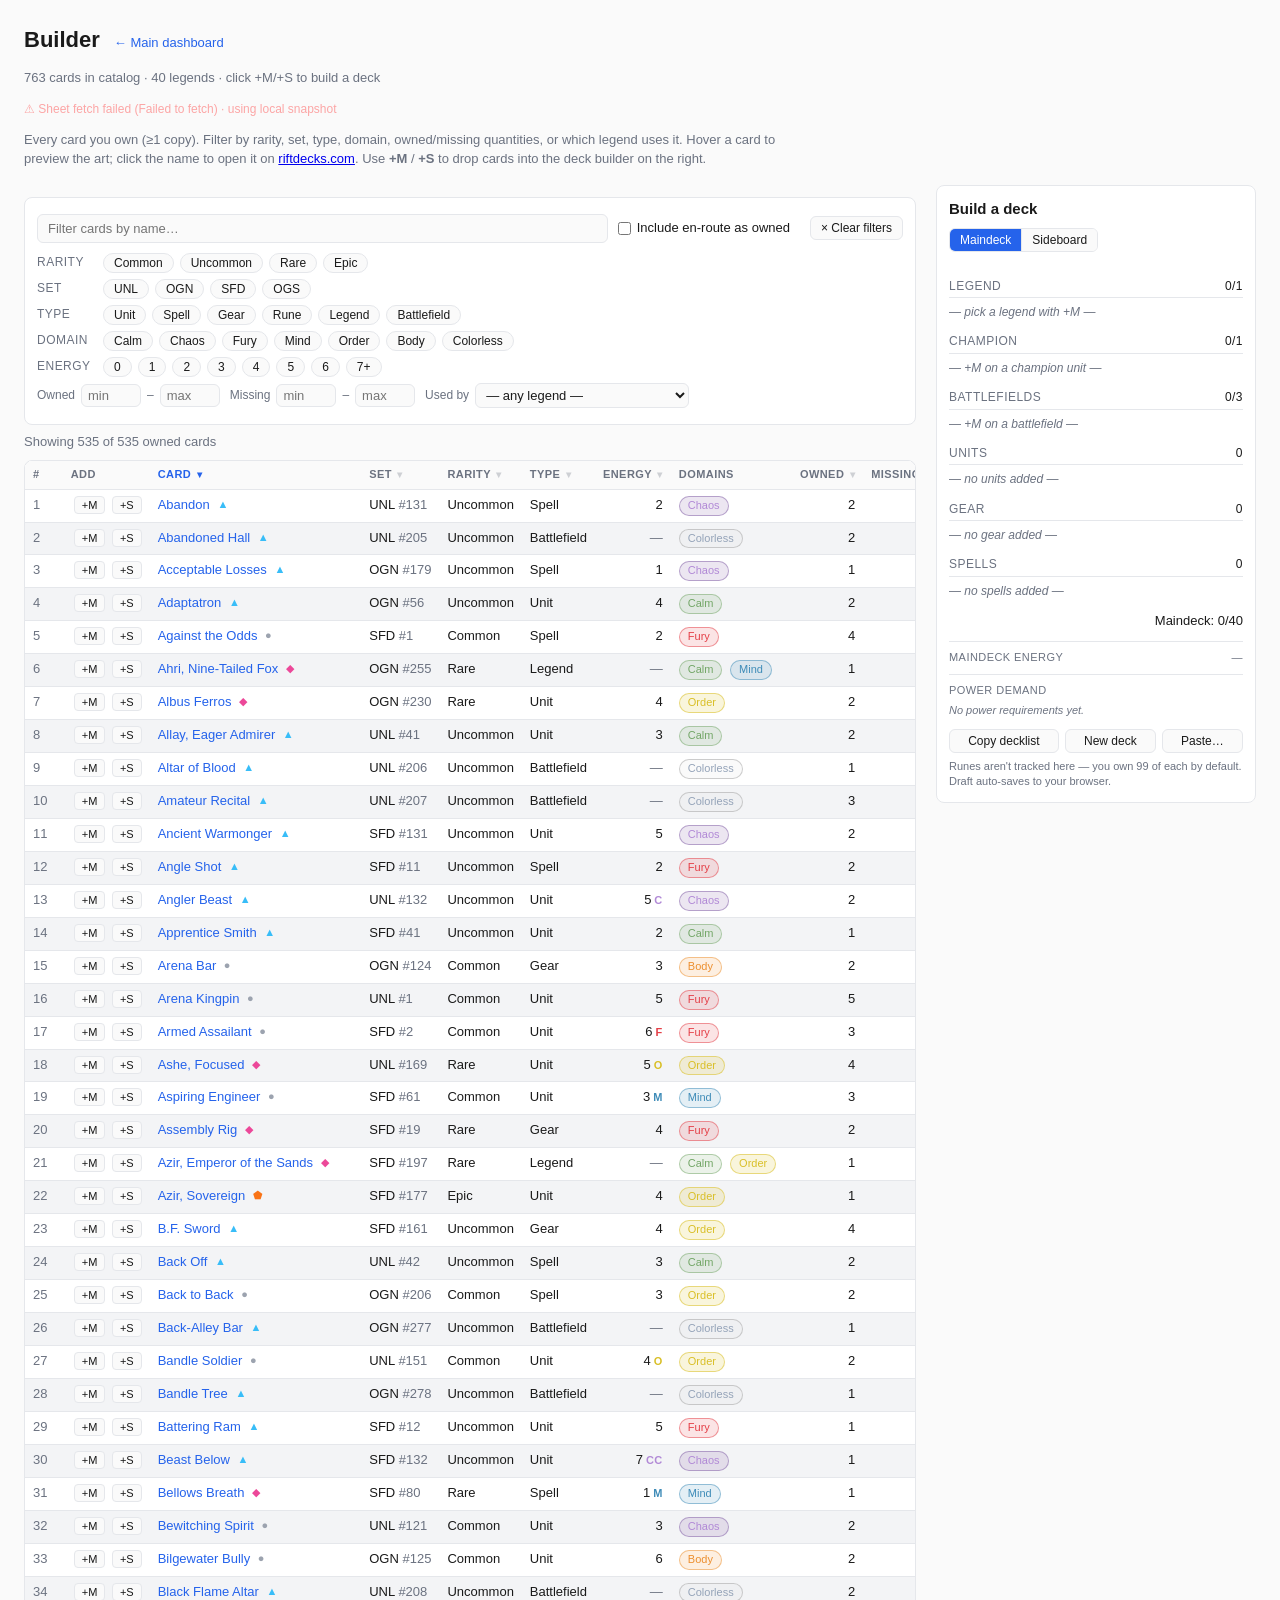
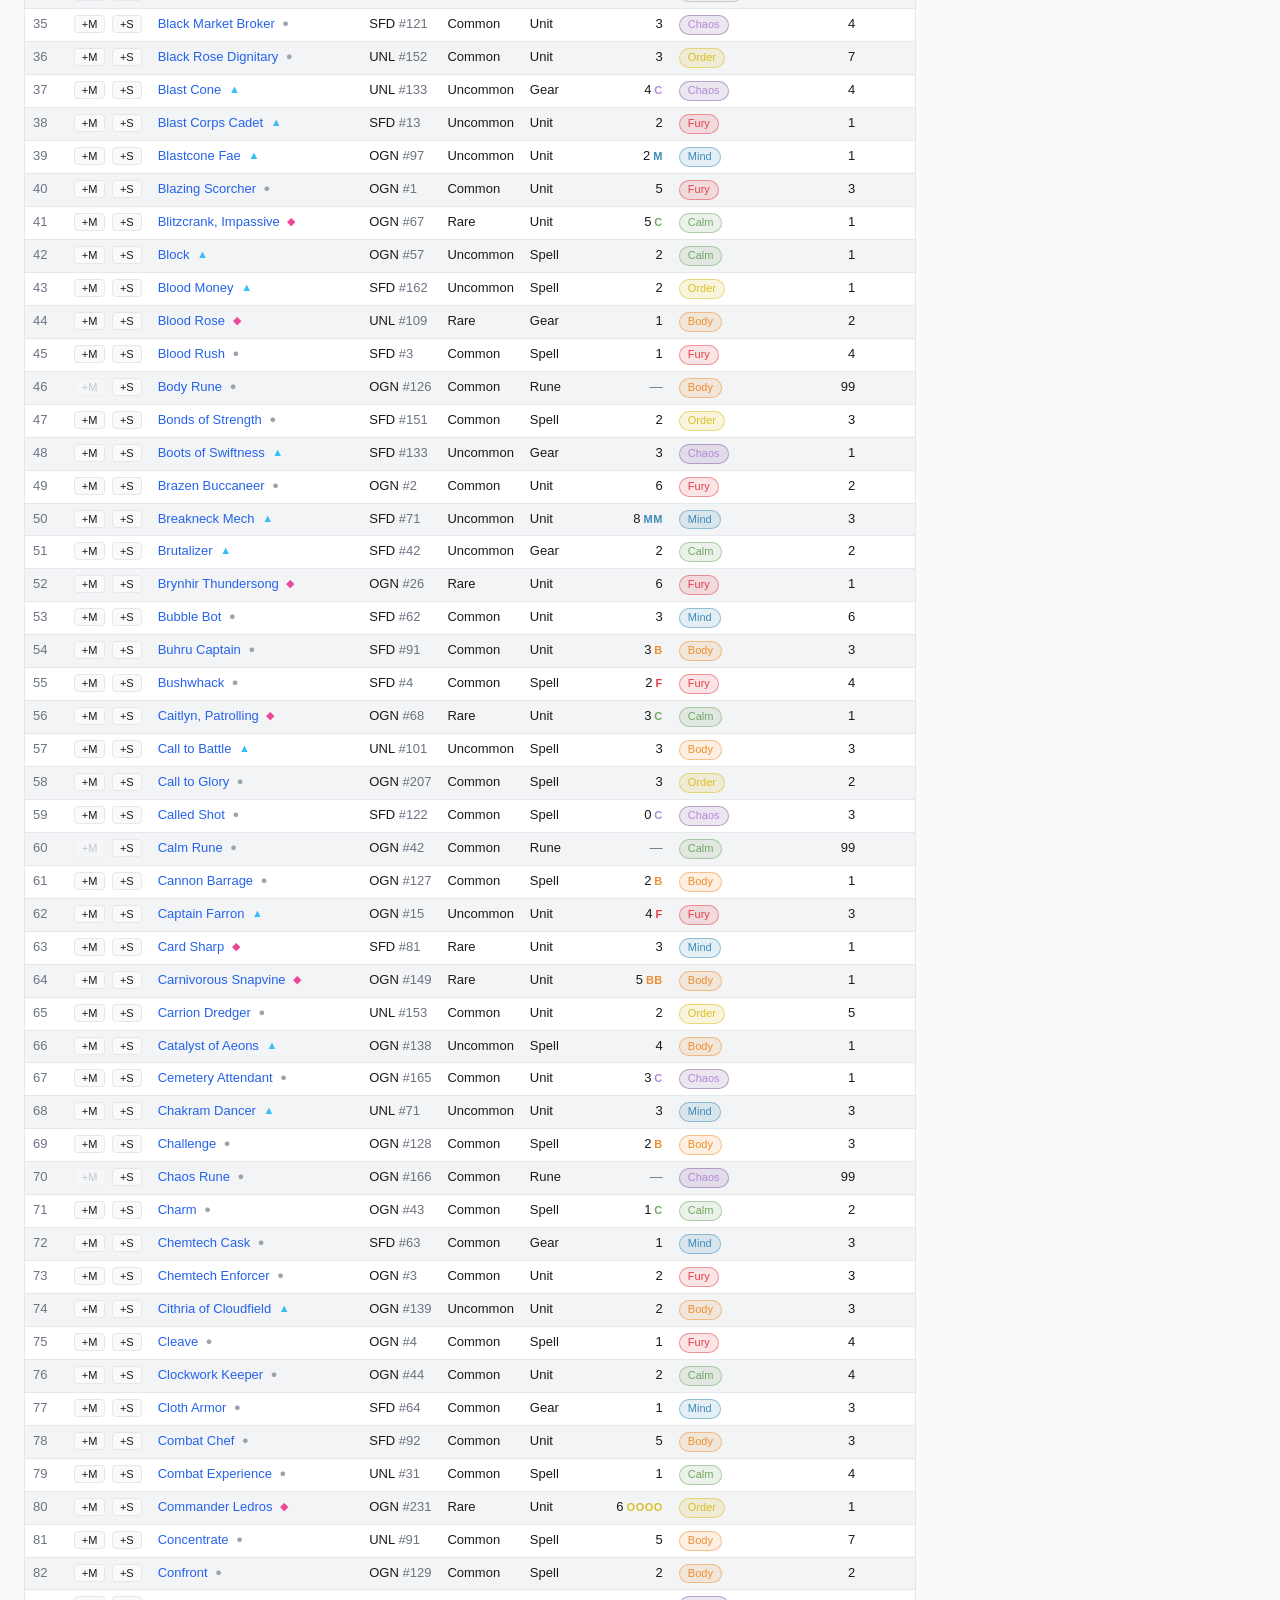
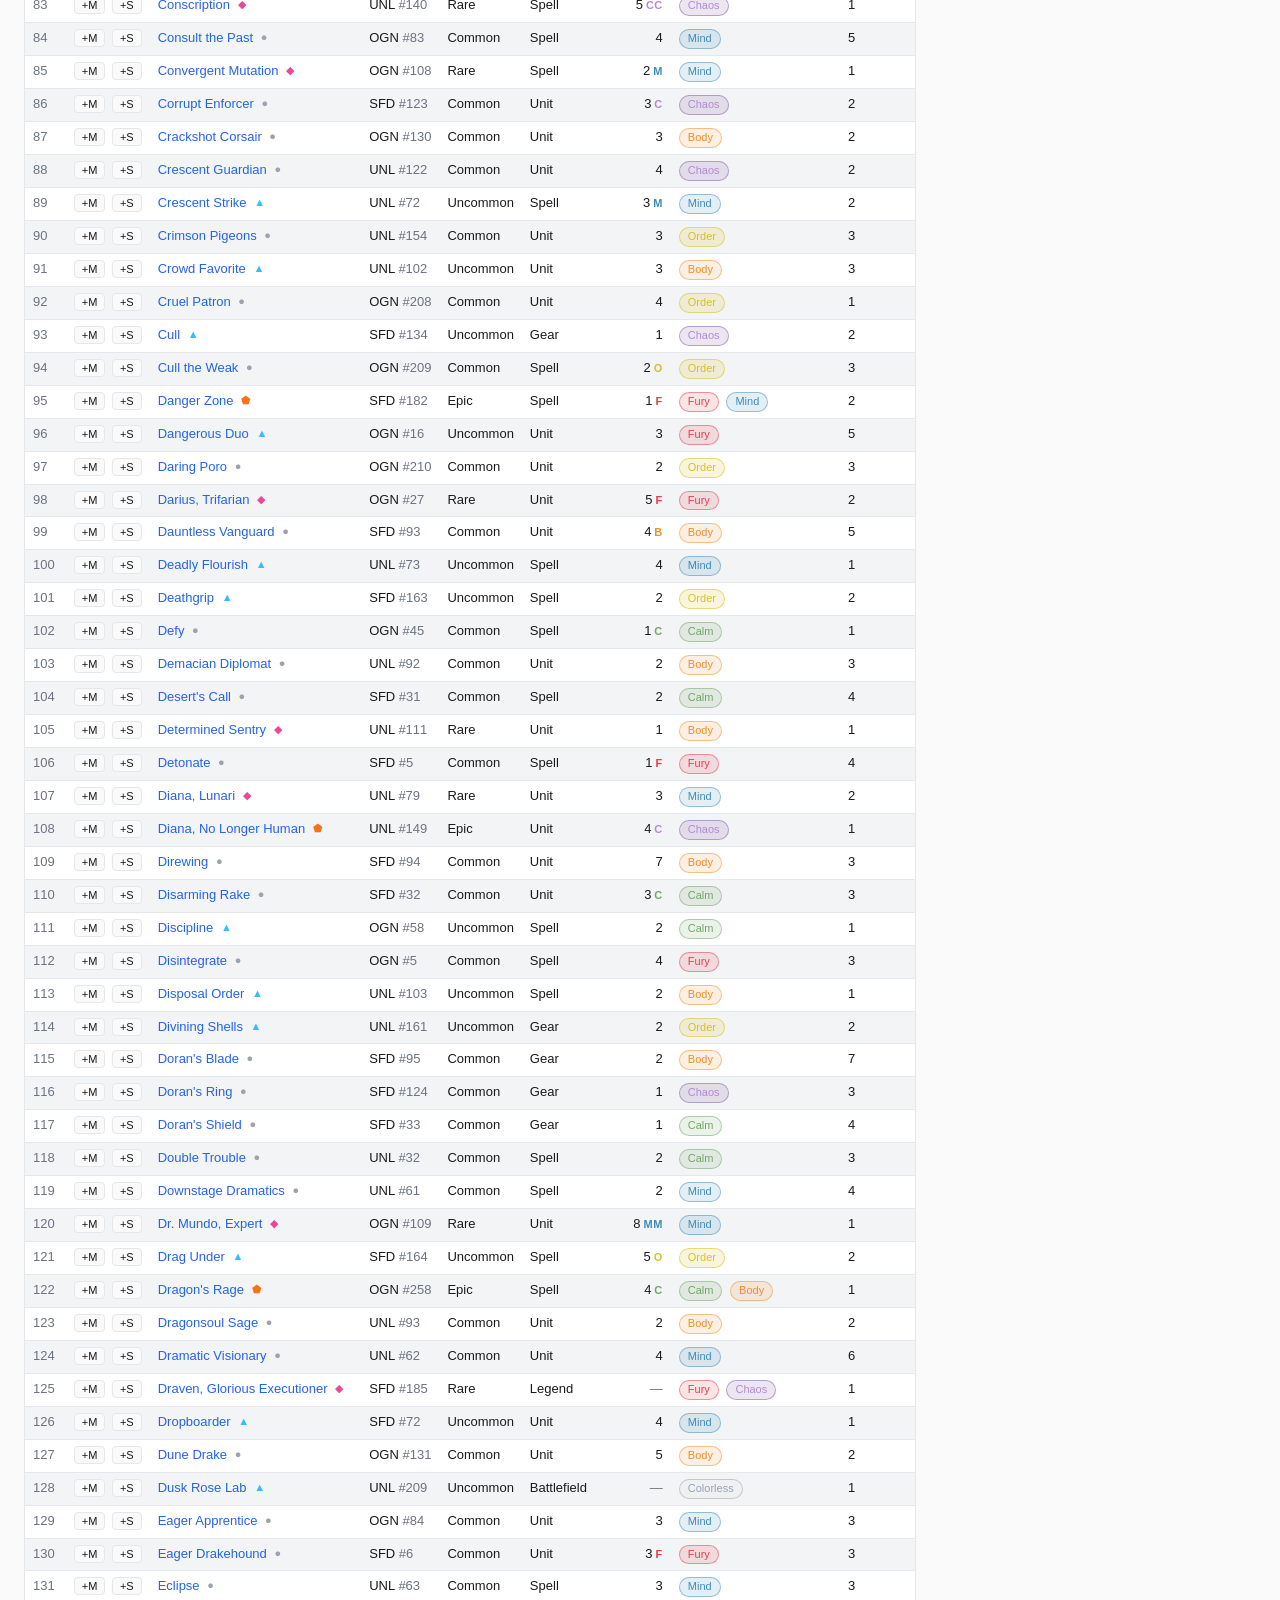
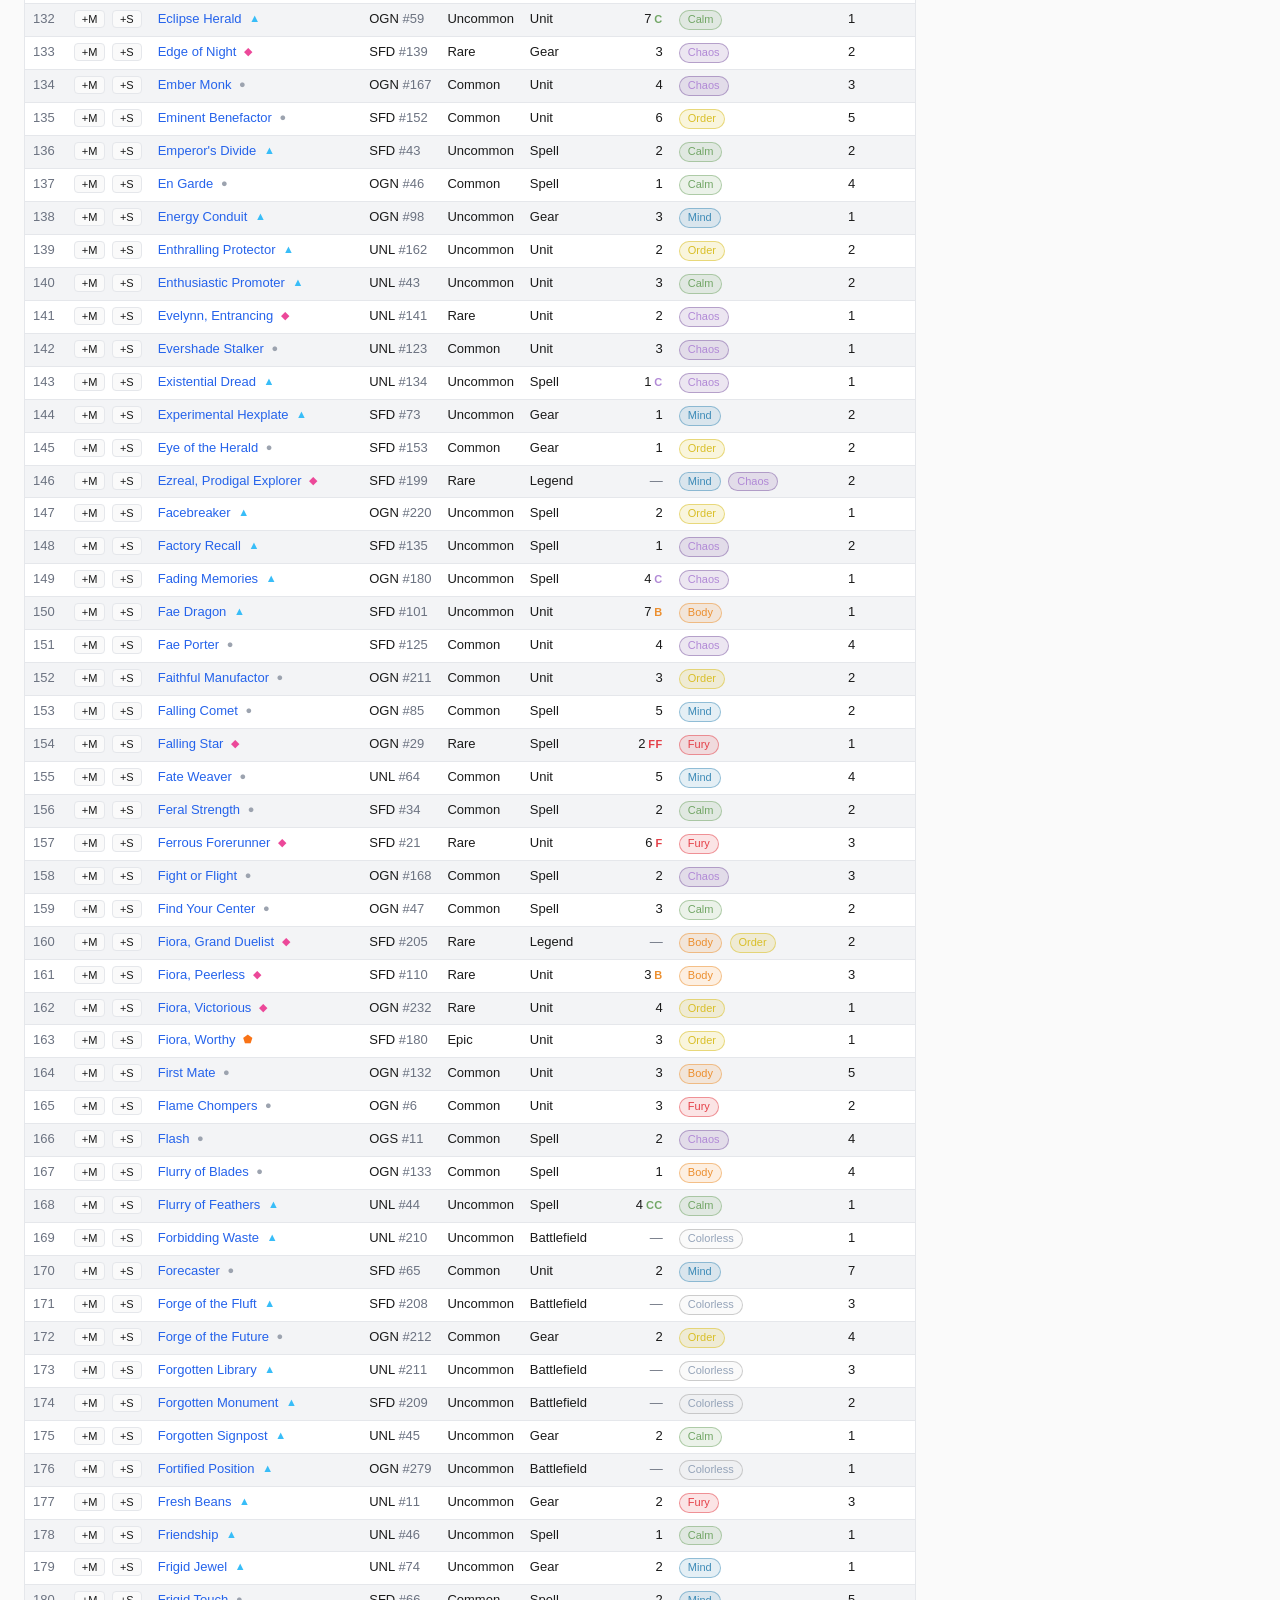
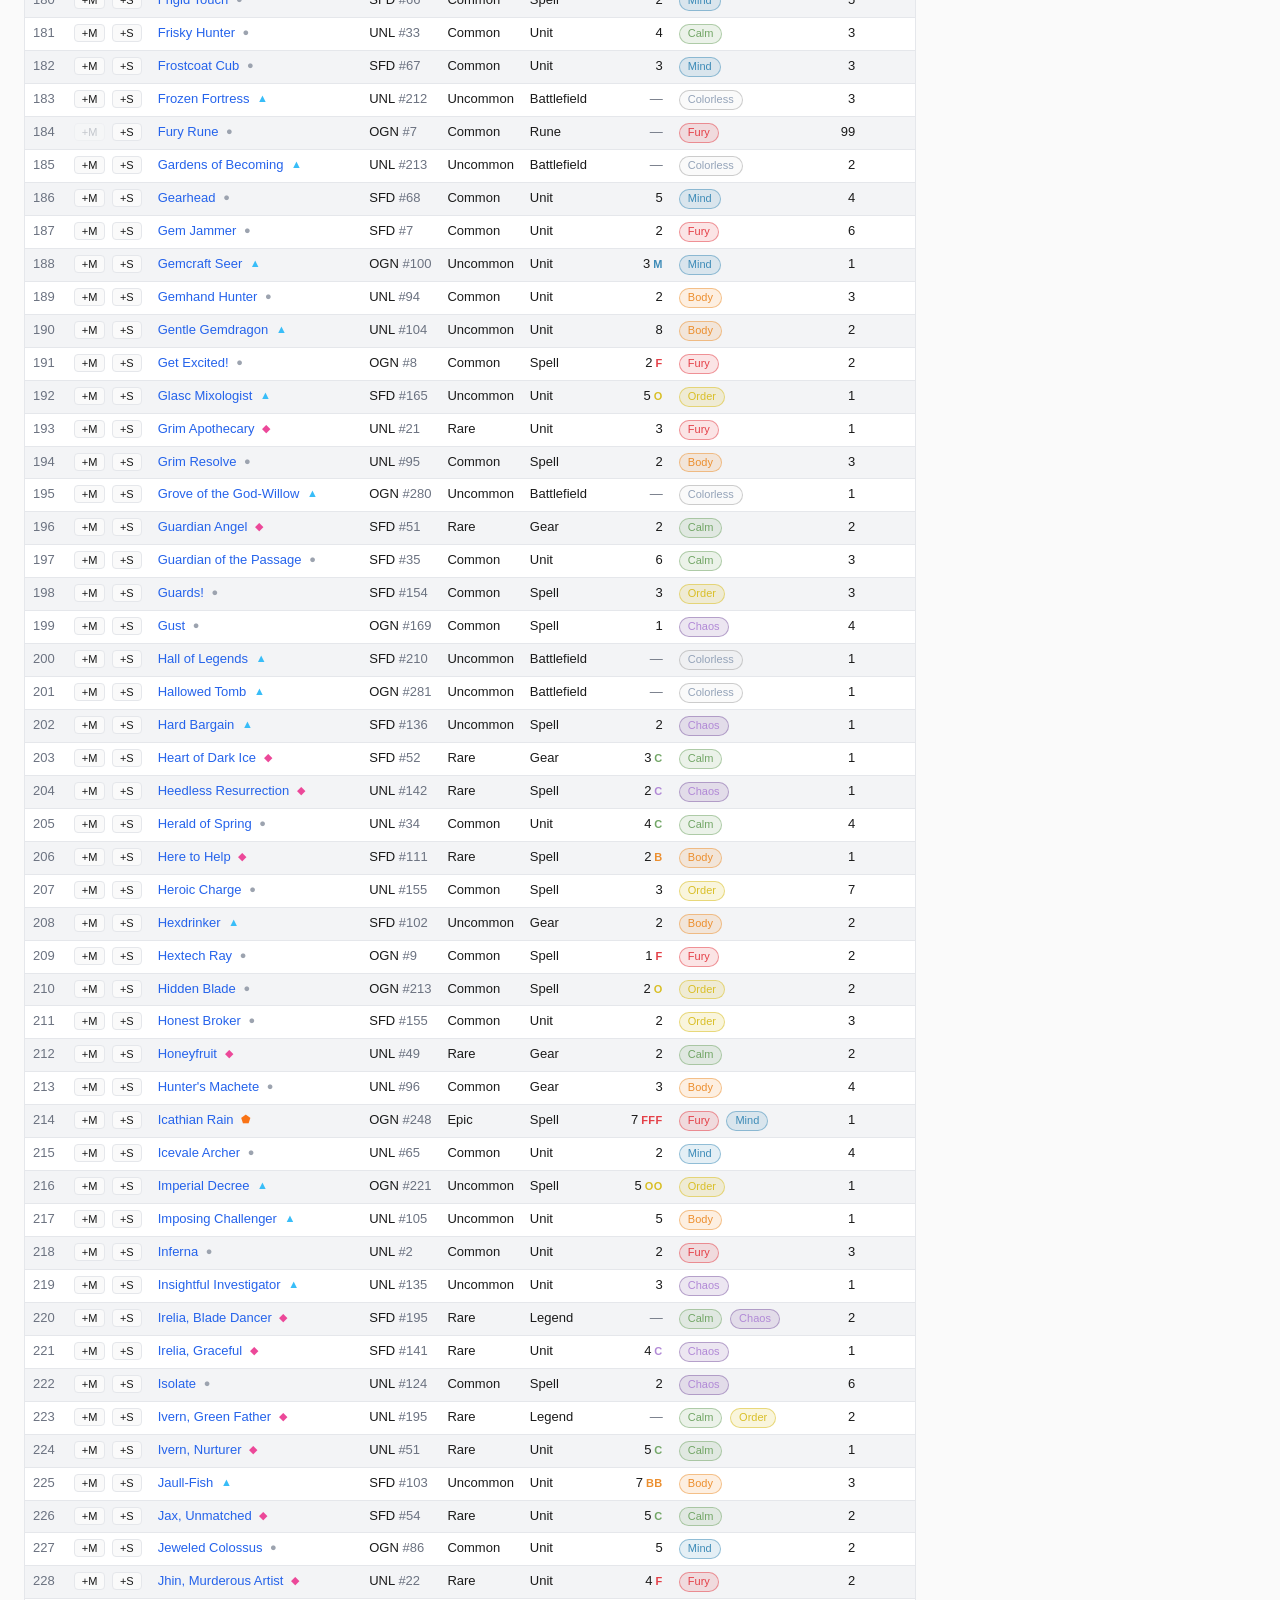
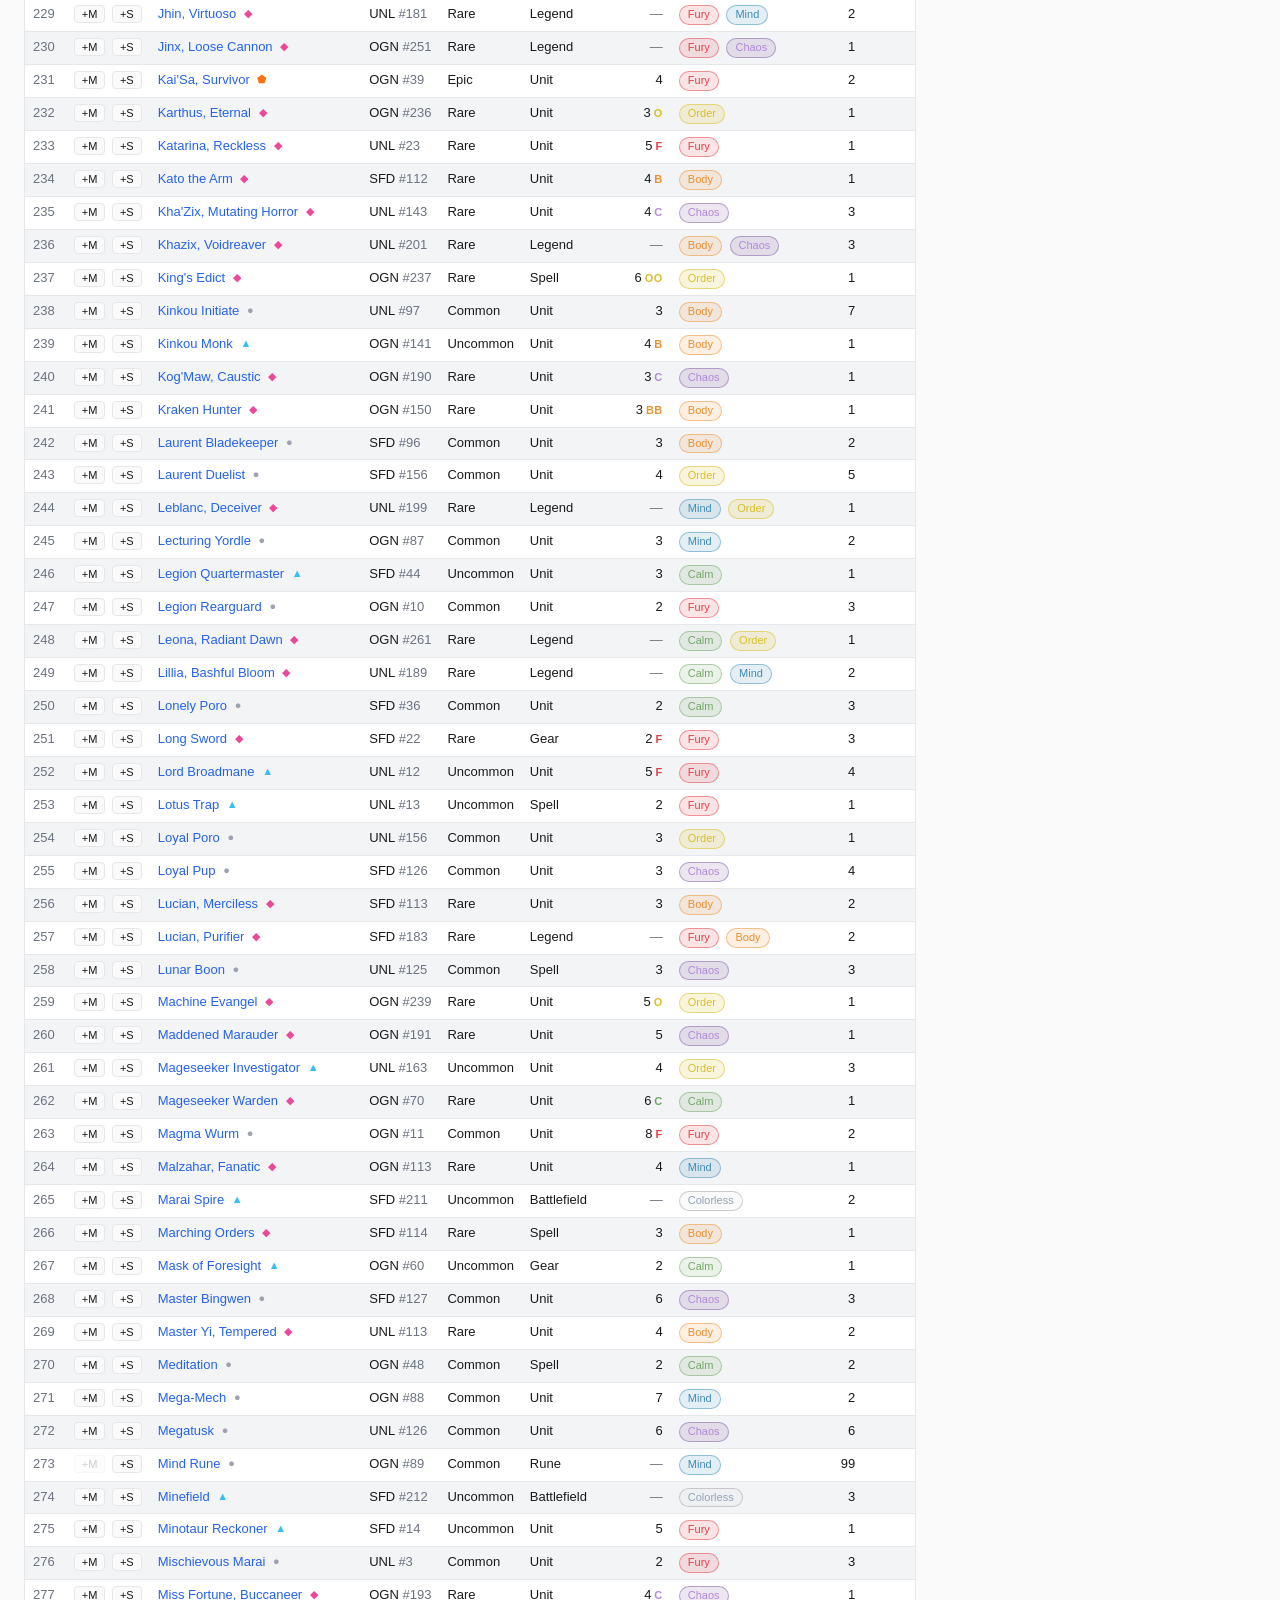
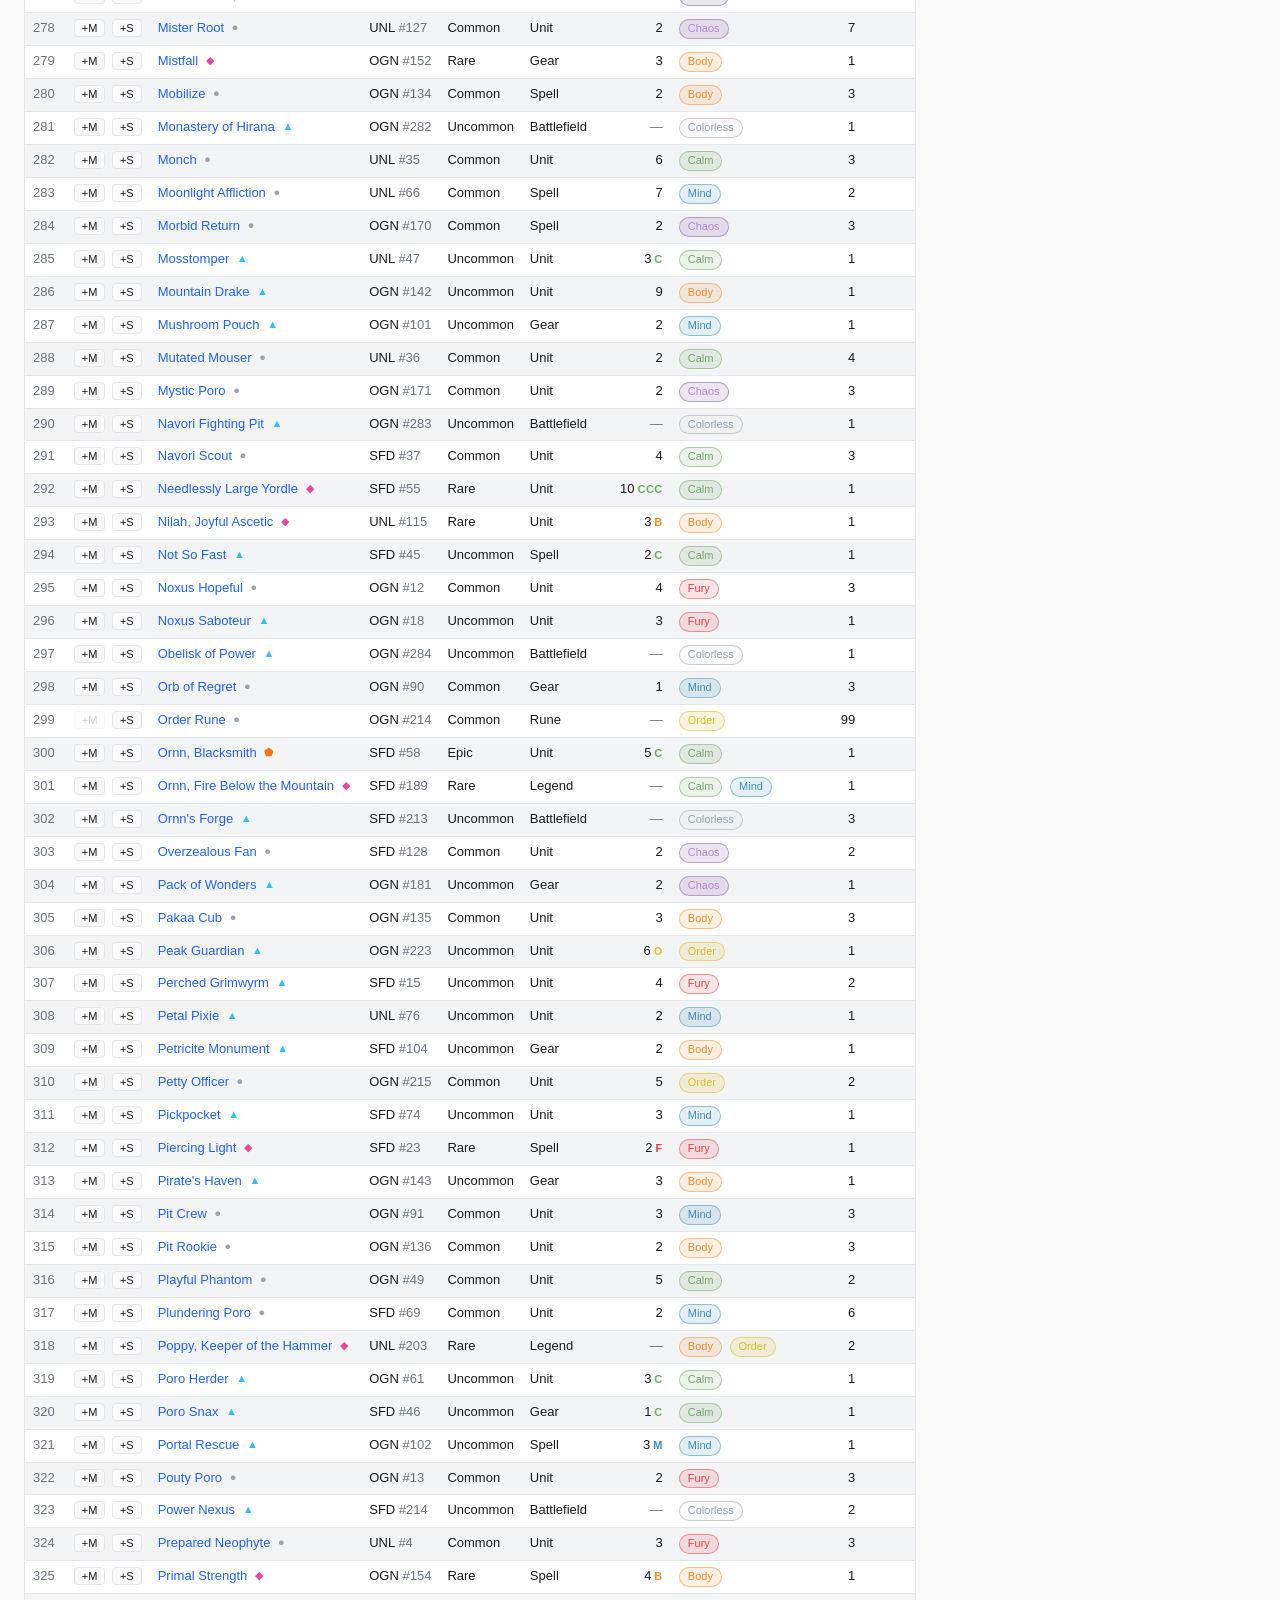
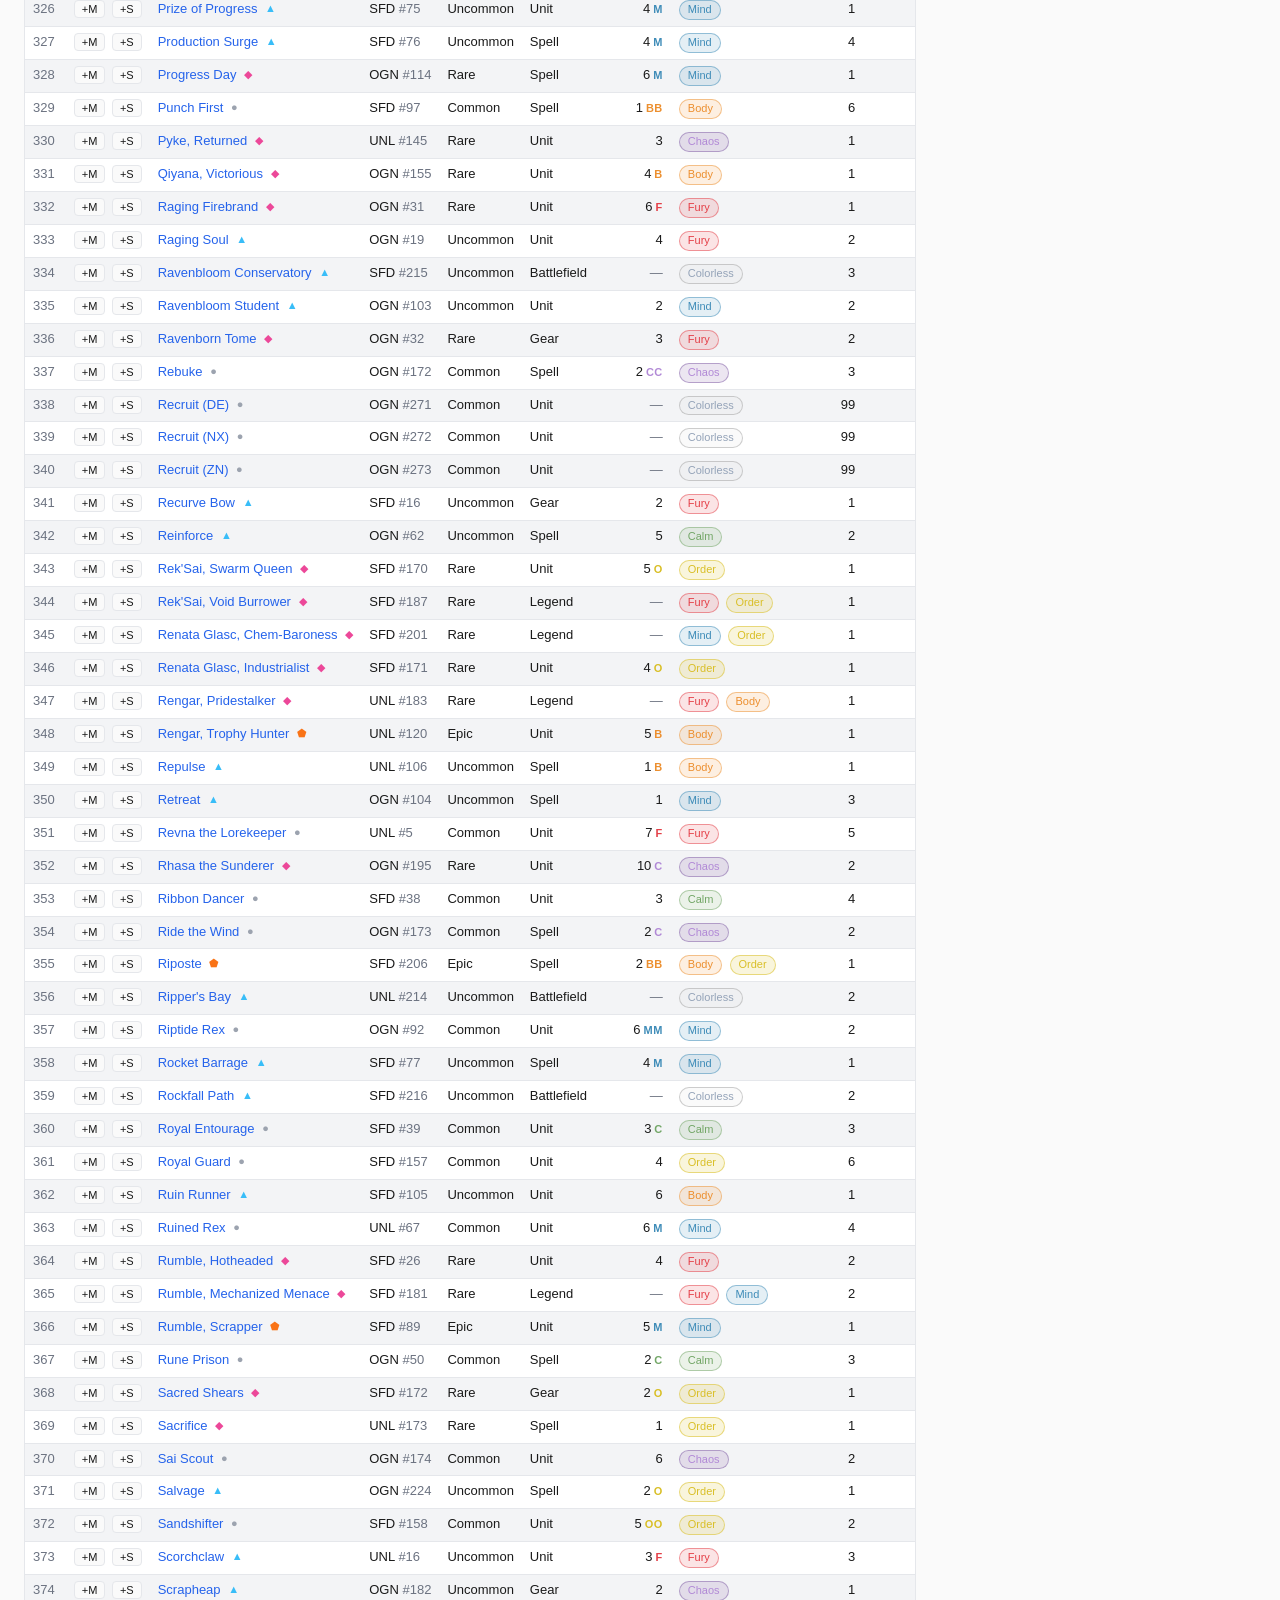
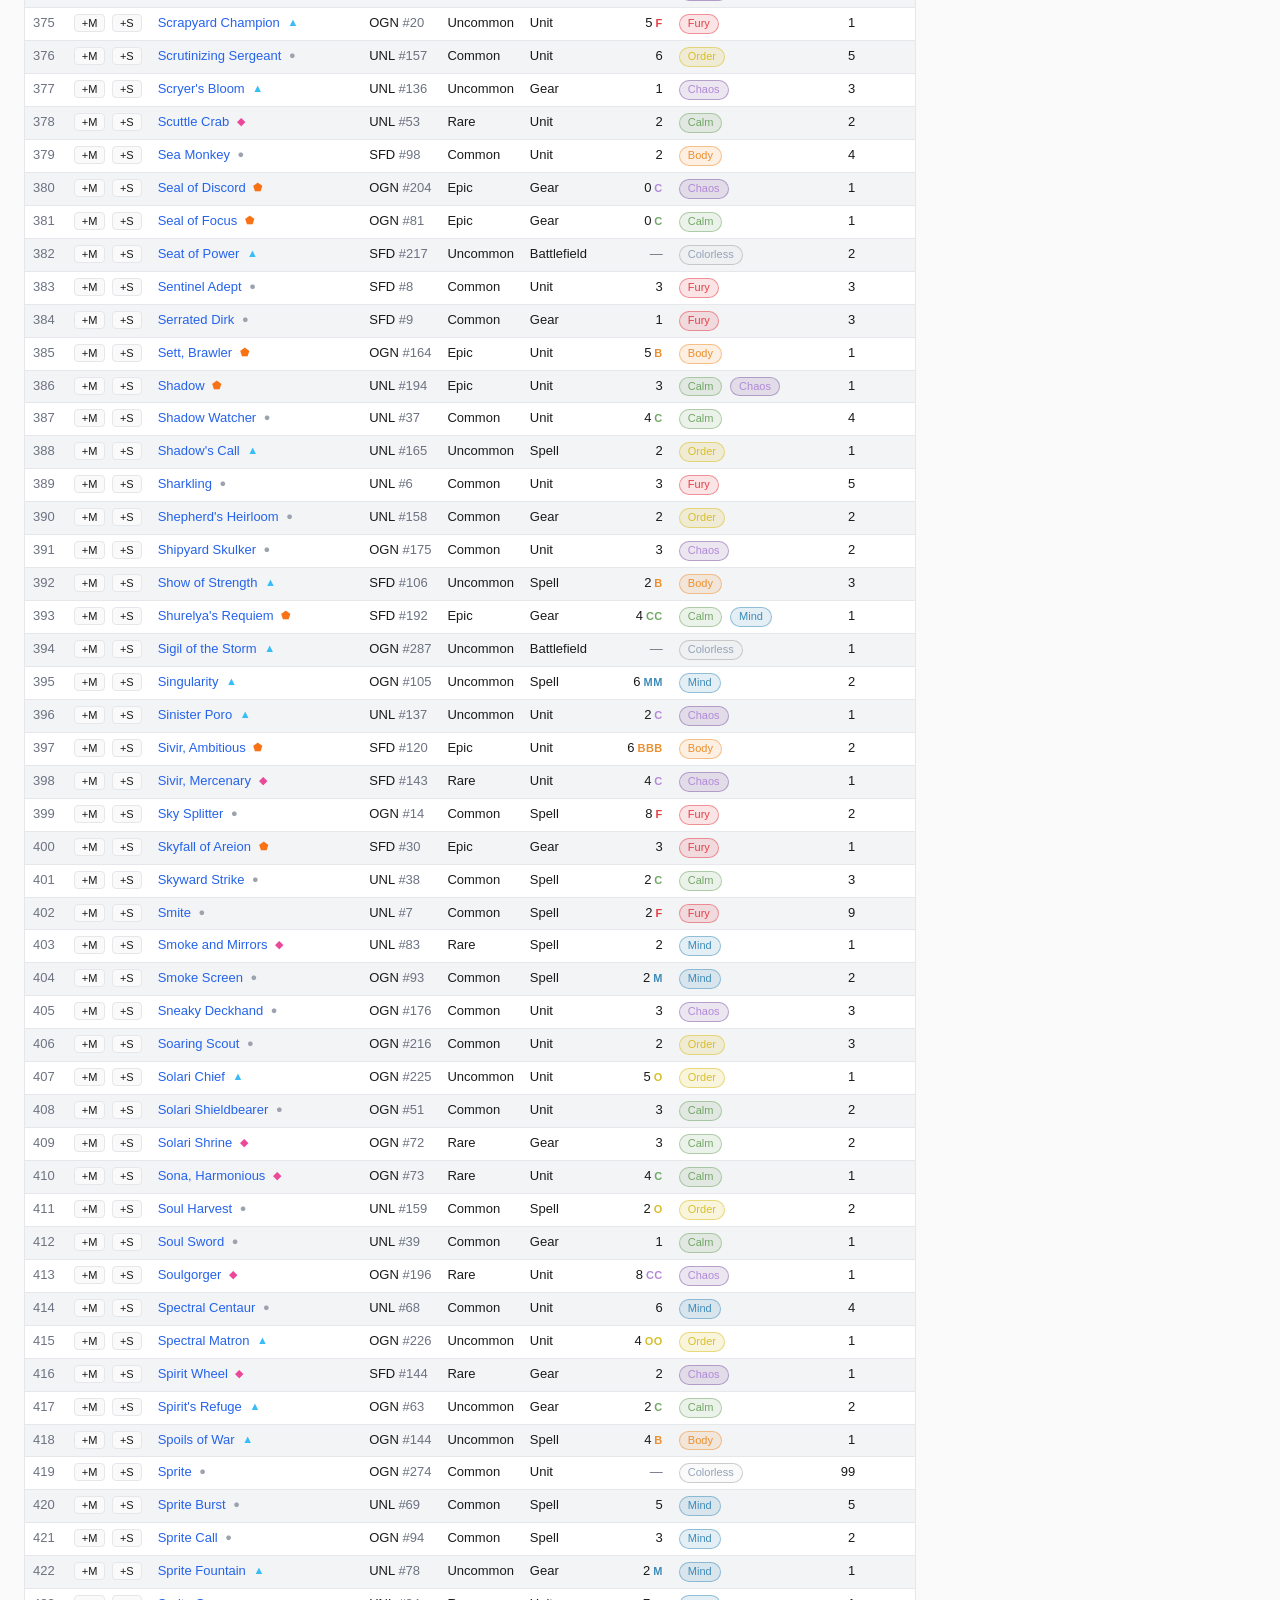
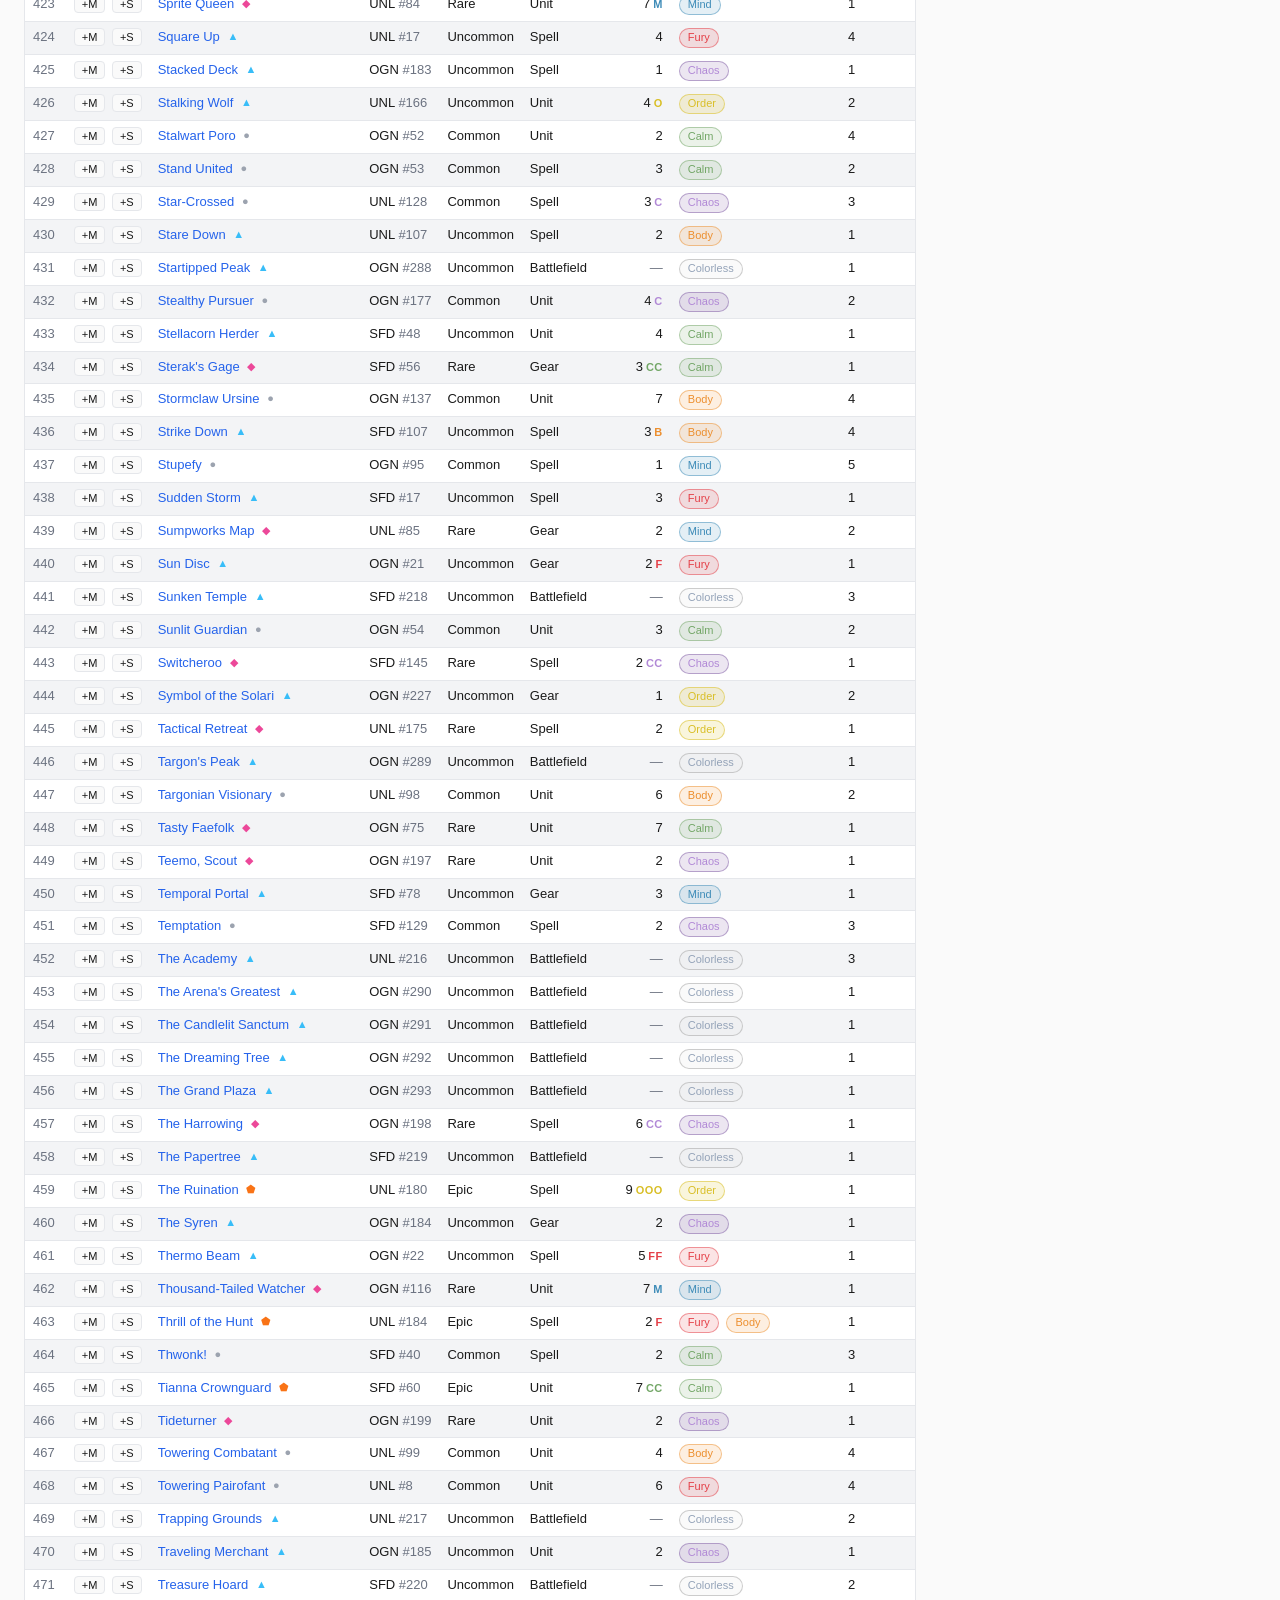
==== builder.html @ e926d60c "Builder + Lineup: cyan tint for en-route-dependent cards New tier of card-row coloring between 'shor" ====
<!doctype html>
<html lang="en">
<head>
  <meta charset="utf-8" />
  <meta name="viewport" content="width=device-width, initial-scale=1" />
  <title>Riftbound — deck builder</title>
  <link rel="stylesheet" href="styles.css?v=14" />
  <link rel="stylesheet" href="collection.css?v=15" />
</head>
<body>
  <header>
    <div class="header-row">
      <h1>Builder</h1>
      <a class="back-link" href="./">← Main dashboard</a>
    </div>
    <p id="meta" class="muted"></p>
    <p id="sheet-status" class="muted sheet-status"></p>
    <p class="muted note">
      Every card you own (≥1 copy). Filter by rarity, set, type, domain,
      owned/missing quantities, or which legend uses it. Hover a card to
      preview the art; click the name to open it on
      <a href="https://riftdecks.com/" target="_blank" rel="noopener">riftdecks.com</a>.
      Use <strong>+M</strong> / <strong>+S</strong> to drop cards into the
      deck builder on the right.
    </p>
  </header>

  <main class="collection-layout">
    <section class="collection-main">
      <section class="filter-bar">
        <div class="filter-row top">
          <input id="search" type="search" placeholder="Filter cards by name…" autocomplete="off" spellcheck="false" />
          <label class="enroute-toggle">
            <input type="checkbox" id="include-enroute" />
            Include en-route as owned
          </label>
          <span id="lock-toggles" class="lock-toggles"></span>
          <button type="button" id="clear-filters" class="copy-btn" title="Reset all filters and sort">× Clear filters</button>
        </div>

        <div class="filter-row">
          <span class="filter-label">Rarity</span>
          <div class="pills" id="pills-rarity"></div>
        </div>
        <div class="filter-row">
          <span class="filter-label">Set</span>
          <div class="pills" id="pills-set"></div>
        </div>
        <div class="filter-row">
          <span class="filter-label">Type</span>
          <div class="pills" id="pills-type"></div>
        </div>
        <div class="filter-row">
          <span class="filter-label">Domain</span>
          <div class="pills" id="pills-domain"></div>
        </div>
        <div class="filter-row">
          <span class="filter-label">Energy</span>
          <div class="pills" id="pills-energy"></div>
        </div>

        <div class="filter-row range-row">
          <label>Owned
            <input type="number" id="owned-min" min="0" step="1" placeholder="min" />
            –
            <input type="number" id="owned-max" min="0" step="1" placeholder="max" />
          </label>
          <label>Missing
            <input type="number" id="missing-min" min="0" step="1" placeholder="min" />
            –
            <input type="number" id="missing-max" min="0" step="1" placeholder="max" />
          </label>
          <label>Used by
            <select id="legend-filter">
              <option value="">— any legend —</option>
            </select>
          </label>
        </div>
      </section>

      <div class="summary-row">
        <span id="row-count" class="muted"></span>
      </div>

      <div class="table-scroll">
        <table id="collection-table">
          <thead>
            <tr>
              <th class="rank">#</th>
              <th class="actions-col">Add</th>
              <th class="sortable" data-sort="name">Card <span class="arrow">▾</span></th>
              <th class="sortable" data-sort="set">Set <span class="arrow">▾</span></th>
              <th class="sortable" data-sort="rarity">Rarity <span class="arrow">▾</span></th>
              <th class="sortable" data-sort="type">Type <span class="arrow">▾</span></th>
              <th class="num sortable" data-sort="cost" title="Energy cost (leading number). Power requirement (C count) shown faded.">Energy <span class="arrow">▾</span></th>
              <th>Domains</th>
              <th class="num sortable" data-sort="owned">Owned <span class="arrow">▾</span></th>
              <th class="num sortable" data-sort="missing">Missing <span class="arrow">▾</span></th>
            </tr>
          </thead>
          <tbody></tbody>
        </table>
      </div>
      <p id="empty-state" class="muted" hidden>No cards match these filters.</p>
    </section>

    <aside class="deck-sidebar" aria-label="Deck builder">
      <header class="deck-header">
        <h2>Build a deck</h2>
        <div class="deck-tabs" role="tablist">
          <button type="button" class="deck-tab active" data-tab="main" role="tab" aria-selected="true">Maindeck</button>
          <button type="button" class="deck-tab" data-tab="side" role="tab">Sideboard</button>
        </div>
      </header>

      <div class="deck-pane" id="deck-main">
        <section class="deck-section" data-bucket="legend">
          <header><span>Legend</span><span class="count"><span id="cnt-legend">0</span>/1</span></header>
          <ul class="deck-list"></ul>
        </section>
        <section class="deck-section" data-bucket="champion">
          <header><span>Champion</span><span class="count"><span id="cnt-champion">0</span>/1</span></header>
          <ul class="deck-list"></ul>
        </section>
        <section class="deck-section" data-bucket="battlefields">
          <header><span>Battlefields</span><span class="count"><span id="cnt-bf">0</span>/3</span></header>
          <ul class="deck-list"></ul>
        </section>
        <section class="deck-section" data-bucket="units">
          <header><span>Units</span><span class="count" id="cnt-units">0</span></header>
          <ul class="deck-list"></ul>
        </section>
        <section class="deck-section" data-bucket="gear">
          <header><span>Gear</span><span class="count" id="cnt-gear">0</span></header>
          <ul class="deck-list"></ul>
        </section>
        <section class="deck-section" data-bucket="spells">
          <header><span>Spells</span><span class="count" id="cnt-spells">0</span></header>
          <ul class="deck-list"></ul>
        </section>
        <p class="deck-total">Maindeck: <span id="cnt-main">0</span>/40</p>
        <div class="energy-curve" id="curve-main" aria-label="Maindeck energy curve"></div>
        <div class="power-by-domain" id="power-main" aria-label="Maindeck power demand by domain"></div>
      </div>

      <div class="deck-pane" id="deck-side" hidden>
        <section class="deck-section" data-bucket="side">
          <header><span>Sideboard</span><span class="count"><span id="cnt-side">0</span>/8</span></header>
          <ul class="deck-list"></ul>
        </section>
        <div class="energy-curve" id="curve-side" aria-label="Sideboard energy curve"></div>
        <div class="power-by-domain" id="power-side" aria-label="Sideboard power demand by domain"></div>
      </div>

      <footer class="deck-footer">
        <button type="button" id="copy-deck" class="copy-btn">Copy decklist</button>
        <button type="button" id="new-deck" class="copy-btn" title="Wipe the current draft">New deck</button>
        <button type="button" id="import-deck" class="copy-btn" title="Paste a decklist to load it">Paste…</button>
        <span id="read-lock-buttons" class="read-lock-buttons"></span>
      </footer>
      <div id="paste-panel" class="paste-panel" hidden>
        <p class="muted footnote">
          Paste a decklist (format produced by Copy decklist). Sections are
          optional; lines are <code>N Card Name</code>.
        </p>
        <textarea id="paste-text" rows="10" placeholder="LEGEND&#10;1 Lillia, Bashful Bloom&#10;&#10;BATTLEFIELDS (3)&#10;3 Veiled Temple&#10;..."></textarea>
        <div class="paste-actions">
          <button type="button" id="paste-load" class="copy-btn">Load</button>
          <button type="button" id="paste-cancel" class="copy-btn">Cancel</button>
        </div>
        <p id="paste-result" class="muted footnote"></p>
      </div>
      <p class="muted footnote">
        Runes aren't tracked here — you own 99 of each by default.
        Draft auto-saves to your browser.
      </p>
    </aside>
  </main>

  <img id="card-thumb" alt="" hidden />
  <div id="toast" hidden></div>

  <script src="utils.js"></script>
  <script src="cards-catalog.js"></script>
  <script src="champion-slugs.js"></script>
  <script src="closeness-data.js"></script>
  <script src="champions.js"></script>
  <script src="collection-owned.js"></script>
  <script src="collection-enroute.js"></script>
  <script src="collection-sheet.js"></script>
  <script src="collection-app.js?v=15"></script>
</body>
</html>
---- styles.css ----
:root {
  color-scheme: light dark;
  --fg: #1a1a1a;
  --muted: #6b7280;
  --bg: #fafafa;
  --row: #ffffff;
  --row-alt: #f3f4f6;
  --border: #e5e7eb;
  --accent: #2563eb;
}
@media (prefers-color-scheme: dark) {
  :root {
    --fg: #e5e7eb;
    --muted: #9ca3af;
    --bg: #0b0d10;
    --row: #14171c;
    --row-alt: #181c22;
    --border: #2a2f37;
    --accent: #60a5fa;
  }
}

* { box-sizing: border-box; }
html, body { margin: 0; }
body {
  font: 14px/1.45 -apple-system, BlinkMacSystemFont, "Segoe UI", Roboto, sans-serif;
  color: var(--fg);
  background: var(--bg);
  padding: 24px;
}
@media (max-width: 640px) {
  body { padding: 14px; }
  h1 { font-size: 18px; }
}
header { margin-bottom: 16px; }
.header-row {
  display: flex; align-items: baseline; gap: 14px;
  flex-wrap: wrap;
  margin-bottom: 4px;
}
.page-nav {
  display: flex; align-items: baseline; gap: 14px;
  margin-left: auto;
  font-size: 13px;
  flex-wrap: wrap;
}
.page-nav a {
  color: var(--accent);
  text-decoration: none;
}
.page-nav a:hover { text-decoration: underline; }
h1 { margin: 0; font-size: 22px; }
.muted { color: var(--muted); font-size: 13px; }

.sheet-status {
  margin: 4px 0 8px;
  font-size: 12px;
}
.sheet-status:empty { display: none; }
.sheet-status.loading::before { content: "⟳ "; }
.sheet-status.ok { color: #4ade80; }
.sheet-status.ok::before { content: "✓ "; }
.sheet-status.err { color: #fca5a5; }
.sheet-status.err::before { content: "⚠ "; }
.sheet-status.warn { color: #fbbf24; }
.sheet-status.warn::before { content: "⚠ "; }

/* Expandable warning details rendered under #sheet-status when the lock
   parser couldn't resolve some lines. Lets the user see + fix typos
   without opening dev-tools. */
.sheet-warnings {
  margin: 4px 0 12px;
  padding: 8px 12px;
  border: 1px solid rgba(251, 191, 36, 0.4);
  border-radius: 6px;
  background: rgba(251, 191, 36, 0.08);
  font-size: 12px;
  color: var(--fg);
}
.sheet-warnings summary {
  cursor: pointer;
  color: #fbbf24;
  font-weight: 600;
}
.sheet-warnings .warn-tab { margin-top: 6px; color: var(--muted); }
.sheet-warnings ul { margin: 4px 0 4px 18px; padding: 0; }
.sheet-warnings li { margin: 2px 0; }
.sheet-warnings code {
  background: var(--bg);
  padding: 1px 6px;
  border-radius: 3px;
  border: 1px solid var(--border);
  font-size: 11px;
}
#champion-select {
  font-size: 13px;
  padding: 4px 8px;
  border: 1px solid var(--border);
  border-radius: 6px;
  background: var(--row);
  color: var(--fg);
  cursor: pointer;
}

.controls {
  display: flex;
  gap: 12px;
  align-items: center;
  flex-wrap: wrap;
  margin-bottom: 12px;
}
.controls input[type="search"] {
  flex: 1 1 280px;
  min-width: 200px;
  padding: 8px 10px;
  font-size: 14px;
  border: 1px solid var(--border);
  border-radius: 6px;
  background: var(--row);
  color: var(--fg);
}
.controls .toggle { display: inline-flex; align-items: center; gap: 6px; }
.controls input[type="number"] {
  width: 60px; padding: 4px 6px;
  border: 1px solid var(--border); border-radius: 4px;
  background: var(--row); color: var(--fg);
}

.board-toggle {
  display: inline-flex;
  border: 1px solid var(--border);
  border-radius: 6px;
  overflow: hidden;
}
.board-toggle .board-btn {
  padding: 6px 14px;
  font-size: 13px;
  border: none;
  background: var(--row);
  color: var(--fg);
  cursor: pointer;
  border-right: 1px solid var(--border);
}
.board-toggle .board-btn:last-child { border-right: none; }
.board-toggle .board-btn.active {
  background: var(--accent);
  color: white;
}

.perf-filter {
  display: flex; flex-wrap: wrap; gap: 10px;
  align-items: center;
  margin-bottom: 12px;
  padding: 8px 10px;
  border: 1px solid var(--border);
  border-radius: 8px;
  background: var(--row);
}
.perf-filter .label { color: var(--muted); font-size: 12px; }
.perf-filter .presets { display: inline-flex; gap: 4px; }
.perf-filter .preset {
  padding: 3px 10px;
  font-size: 12px;
  border: 1px solid var(--border);
  border-radius: 999px;
  background: var(--bg);
  color: var(--fg);
  cursor: pointer;
}
.perf-filter .preset.active {
  background: var(--accent);
  color: white;
  border-color: var(--accent);
}

/* Region filter — same shape as .perf-filter / .preset. */
.region-filter {
  display: flex; flex-wrap: wrap; gap: 10px;
  align-items: center;
  margin-bottom: 12px;
  padding: 8px 10px;
  border: 1px solid var(--border);
  border-radius: 8px;
  background: var(--row);
}
.region-filter .label { color: var(--muted); font-size: 12px; }
.region-filter .region-pills { display: inline-flex; gap: 4px; flex-wrap: wrap; }
.region-pill {
  padding: 3px 10px;
  font-size: 12px;
  border: 1px solid var(--border);
  border-radius: 999px;
  background: var(--bg);
  color: var(--fg);
  cursor: pointer;
}
.region-pill.active {
  background: var(--accent);
  color: white;
  border-color: var(--accent);
}

/* Tournament-performance stat strip — sits between the controls and the
   region filter. 4 dollar-amount-style badges + one inline sparkline. */
.stat-strip {
  display: flex; flex-wrap: wrap; gap: 10px;
  margin-bottom: 12px;
}
.stat-card {
  flex: 0 0 auto;
  padding: 8px 14px;
  border: 1px solid var(--border);
  border-radius: 8px;
  background: var(--row);
  min-width: 100px;
}
.stat-card .stat-label {
  color: var(--muted);
  font-size: 11px;
  text-transform: uppercase;
  letter-spacing: 0.04em;
}
.stat-card .stat-value {
  font-size: 18px;
  font-weight: 600;
  font-variant-numeric: tabular-nums;
  margin-top: 2px;
}
.stat-card .stat-value a { color: var(--accent); text-decoration: none; }
.stat-card .stat-value a:hover { text-decoration: underline; }
#stat-sparkline { flex: 1 1 220px; min-width: 220px; }
#trend-sparkline { display: block; margin-top: 2px; }
#stat-sparkline-delta { font-size: 11px; }
#stat-sparkline-delta.trend-up { color: #4ade80; }
#stat-sparkline-delta.trend-down { color: #f87171; }
#stat-sparkline-delta.trend-flat { color: var(--muted); }

/* Composition variance panel — under the cards table, mirrors median-deck */
.composition-variance { margin-top: 16px; }
.composition-variance summary {
  list-style: none;
  cursor: pointer;
  padding: 10px 14px;
  display: flex; align-items: center; gap: 10px;
  border: 1px solid var(--border);
  border-radius: 8px;
  background: var(--row);
}
.composition-variance details[open] summary { border-radius: 8px 8px 0 0; }
.composition-variance .cv-title { font-weight: 600; }
#composition-variance {
  padding: 12px 14px;
  border: 1px solid var(--border);
  border-top: none;
  border-radius: 0 0 8px 8px;
  background: var(--bg);
}
.cv-group { padding: 8px 0; border-bottom: 1px dotted var(--border); }
.cv-group:last-child { border-bottom: none; }
.cv-group-header {
  display: flex; align-items: baseline; gap: 8px; margin-bottom: 6px;
}
.cv-rank { color: var(--muted); font-variant-numeric: tabular-nums; min-width: 18px; }
.cv-name { font-weight: 600; }
.cv-count { color: var(--muted); font-size: 12px; }
.cv-core, .cv-flex { font-size: 12px; line-height: 1.8; }
.cv-pill {
  display: inline-block;
  padding: 1px 6px;
  margin: 1px 2px;
  border-radius: 4px;
  background: var(--row);
  border: 1px solid var(--border);
}
.cv-pill a { color: var(--accent); text-decoration: none; }
.cv-pill a:hover { text-decoration: underline; }
.cv-flex { margin-top: 12px; padding-top: 10px; border-top: 1px dotted var(--border); }
.cv-flex-label { font-size: 11px; color: var(--muted); text-transform: uppercase; letter-spacing: 0.04em; margin-bottom: 4px; }
.perf-filter .custom { font-size: 12px; color: var(--muted); }
.perf-filter input[type="number"] {
  width: 50px; padding: 3px 6px;
  border: 1px solid var(--border); border-radius: 4px;
  background: var(--bg); color: var(--fg);
}
.perf-filter input[type="date"] {
  font: inherit;
  font-size: 12px;
  padding: 3px 6px;
  border: 1px solid var(--border);
  border-radius: 4px;
  background: var(--bg);
  color: var(--fg);
  color-scheme: light dark;
}
.perf-filter .separator { color: var(--muted); }
.perf-filter .clear-btn {
  border: none;
  background: transparent;
  color: var(--muted);
  font-size: 14px;
  cursor: pointer;
  padding: 0 4px;
  line-height: 1;
}
.perf-filter .clear-btn:hover { color: var(--fg); }
.perf-filter .clear-btn[hidden] { display: none; }

.type-filters {
  display: flex; flex-wrap: wrap; gap: 6px;
  margin-bottom: 12px;
  align-items: center;
}
.type-filters .label { color: var(--muted); font-size: 12px; margin-right: 4px; }
.type-filters .pill {
  display: inline-flex; align-items: center; gap: 4px;
  padding: 3px 10px;
  border: 1px solid var(--border);
  border-radius: 999px;
  background: var(--row);
  cursor: pointer;
  user-select: none;
  font-size: 12px;
  text-transform: capitalize;
}
.type-filters .pill input { margin: 0; }
.type-filters .pill.off { opacity: 0.45; text-decoration: line-through; }
.type-filters .toggle-all {
  font-size: 12px;
  color: var(--accent);
  cursor: pointer;
  background: none; border: none; padding: 3px 6px;
}
.type-filters .toggle-all:hover { text-decoration: underline; }

.table-scroll {
  overflow-x: auto;
  -webkit-overflow-scrolling: touch;
  border: 1px solid var(--border);
  border-radius: 8px;
  background: var(--bg);
}

table { width: 100%; border-collapse: collapse; font-size: 13px; min-width: 720px; }
th, td {
  padding: 8px 10px;
  text-align: left;
  border-bottom: 1px solid var(--border);
}
td { white-space: nowrap; }
td:first-child { white-space: normal; }
th {
  position: sticky; top: 0;
  background: var(--bg);
  font-weight: 600;
  cursor: pointer;
  user-select: none;
  white-space: nowrap;
}
th.num, td.num { text-align: right; font-variant-numeric: tabular-nums; }
td.dim { color: var(--muted); }

.rarity {
  display: inline-block;
  margin-left: 4px;
  font-size: 11px;
  line-height: 1;
  vertical-align: 1px;
  font-variant-emoji: text;
}
.rarity-common   { color: #9ca3af; } /* gray */
.rarity-uncommon { color: #38bdf8; } /* light blue */
.rarity-rare     { color: #ec4899; } /* pink */
.rarity-epic     { color: #f97316; } /* orange */
.rarity-showcase { color: #facc15; } /* yellow */

#card-thumb {
  position: fixed;
  z-index: 1000;
  width: 260px;
  height: auto;
  border-radius: 12px;
  box-shadow: 0 12px 24px rgba(0, 0, 0, 0.35);
  pointer-events: none;
  background: var(--row);
}
@media (hover: none), (pointer: coarse) {
  #card-thumb { display: none !important; }
}

td.clickable {
  cursor: pointer;
  user-select: none;
}
td.clickable:hover { background: rgba(96, 165, 250, 0.12); }
td.clickable .chev {
  display: inline-block;
  width: 10px;
  color: var(--muted);
  margin-right: 2px;
  font-size: 10px;
}
tr.expanded td.clickable .chev { color: var(--accent); }
tr.expanded { background: rgba(96, 165, 250, 0.05) !important; }

tr.deck-list-row td {
  background: var(--row-alt);
  border-bottom: 1px solid var(--border);
  padding: 10px 14px 14px;
}
.deck-list-summary { margin: 0 0 6px; font-size: 12px; }
.deck-list {
  list-style: none;
  margin: 0; padding: 0;
  display: grid;
  grid-template-columns: repeat(auto-fill, minmax(360px, 1fr));
  gap: 4px 18px;
}
.deck-list li {
  display: flex;
  gap: 8px;
  align-items: baseline;
  font-size: 12px;
  padding: 2px 0;
  border-bottom: 1px dotted var(--border);
  list-style: none;
}
.deck-list li::marker { content: ""; }
.deck-list li:last-child { border-bottom: none; }
.deck-list .qty {
  font-variant-numeric: tabular-nums;
  color: var(--muted);
  min-width: 24px;
  text-align: right;
}
.deck-list .rank {
  font-variant-numeric: tabular-nums;
  font-size: 11px;
  color: var(--muted);
  min-width: 80px;
}
.deck-list a { color: var(--accent); text-decoration: none; flex: 1; }
.deck-list a:hover { text-decoration: underline; }
.deck-list .date {
  font-variant-numeric: tabular-nums;
  font-size: 11px;
}
th .arrow { display: inline-block; margin-left: 4px; opacity: 0.5; font-size: 11px; }
th.sort-active .arrow { opacity: 1; color: var(--accent); }
tbody tr:nth-child(odd) { background: var(--row); }
tbody tr:nth-child(even) { background: var(--row-alt); }
tbody tr:hover { background: rgba(96, 165, 250, 0.08); }

td a { color: var(--accent); text-decoration: none; }
td a:hover { text-decoration: underline; }
.tag {
  display: inline-block;
  padding: 1px 8px;
  border-radius: 999px;
  background: var(--row-alt);
  border: 1px solid var(--border);
  font-size: 11px;
  margin-right: 4px;
  text-transform: capitalize;
}

/* Domain colours sampled from riftdecks rune icons. */
.tag.domain-body      { color: #ec8f2f; border-color: rgba(236,143,47,0.5); background: rgba(236,143,47,0.14); }
.tag.domain-calm      { color: #72a666; border-color: rgba(114,166,102,0.5); background: rgba(114,166,102,0.14); }
.tag.domain-chaos     { color: #b189d6; border-color: rgba(136,102,169,0.55); background: rgba(136,102,169,0.16); }
.tag.domain-fury      { color: #e43f47; border-color: rgba(228,63,71,0.5); background: rgba(228,63,71,0.14); }
.tag.domain-mind      { color: #3f8cb8; border-color: rgba(63,140,184,0.5); background: rgba(63,140,184,0.14); }
.tag.domain-order     { color: #d9bf28; border-color: rgba(217,191,40,0.55); background: rgba(217,191,40,0.16); }
.tag.domain-colorless { color: #94a3b8; border-color: rgba(160,160,160,0.5); background: rgba(216,216,216,0.14); }

/* Legend-chip — shared by staples, collection. Round pill linking back to
   /?champion=<slug>. `.solo` is the highlighted style for cards used by
   only one legend. */
.legend-chip {
  display: inline-block;
  padding: 1px 8px;
  margin: 1px 4px 1px 0;
  border-radius: 999px;
  background: var(--row);
  border: 1px solid var(--border);
  color: var(--fg);
  text-decoration: none;
  white-space: nowrap;
  font-size: 12px;
}
.legend-chip:hover { background: var(--row-alt); }
.legend-chip .pct,
.legend-chip .qty {
  color: var(--muted);
  margin-left: 4px;
  font-variant-numeric: tabular-nums;
}
.legend-chip.solo {
  background: rgba(96, 165, 250, 0.12);
  border-color: var(--accent);
}

/* Missing-cards highlight — shared by staples, collection. */
td.missing-pos {
  color: #f87171;
  font-weight: 600;
}

/* The motto banner — top-of-page reminder that dashboards send you to hell.
   Inlined on index.html. Minimize state persists via localStorage. */
.motto {
  position: relative;
  max-width: 380px;
  margin: 12px auto;
  border: 1px solid var(--border);
  border-radius: 12px;
  overflow: hidden;
  background: #0b0b0b;
  line-height: 0;
}
.motto[hidden] { display: none; }
.motto-img {
  display: block;
  width: 100%;
  height: auto;
  max-height: 110px;
  object-fit: contain;
}
.motto-toggle {
  position: absolute;
  top: 6px;
  right: 8px;
  width: 22px;
  height: 22px;
  padding: 0;
  font-size: 14px;
  line-height: 1;
  background: rgba(0, 0, 0, 0.5);
  color: white;
  border: 1px solid rgba(255, 255, 255, 0.25);
  border-radius: 4px;
  cursor: pointer;
  z-index: 2;
}
.motto-toggle:hover { background: rgba(0, 0, 0, 0.75); }
.motto-show {
  display: inline-flex;
  align-items: center;
  margin: 8px 0 12px;
  padding: 2px 10px;
  font-size: 11px;
  color: var(--muted);
  background: var(--row);
  border: 1px solid var(--border);
  border-radius: 999px;
  cursor: pointer;
  font-style: italic;
}
.motto-show:hover { color: var(--fg); }
.motto-show[hidden] { display: none; }

.bar {
  display: inline-block;
  width: 60px;
  height: 6px;
  background: var(--border);
  border-radius: 3px;
  margin-left: 6px;
  vertical-align: middle;
  overflow: hidden;
}
.bar > span {
  display: block; height: 100%;
  background: var(--accent);
}

#empty-state { text-align: center; padding: 32px; color: var(--muted); }

.median-deck {
  margin: 16px 0;
  border: 1px solid var(--border);
  border-radius: 8px;
  background: var(--row);
}
.median-deck summary {
  list-style: none;
  cursor: pointer;
  padding: 10px 14px;
  display: flex; align-items: center; gap: 12px;
  flex-wrap: wrap;
  border-bottom: 1px solid transparent;
}
.median-mode-toggle {
  display: inline-flex;
  border: 1px solid var(--border);
  border-radius: 6px;
  overflow: hidden;
}
.median-mode-toggle .mode-btn {
  padding: 4px 10px;
  font-size: 12px;
  border: none;
  background: var(--bg);
  color: var(--fg);
  cursor: pointer;
  border-right: 1px solid var(--border);
}
.median-mode-toggle .mode-btn:last-child { border-right: none; }
.median-mode-toggle .mode-btn.active {
  background: var(--accent);
  color: white;
}
.copy-btn {
  padding: 4px 10px;
  font-size: 12px;
  border: 1px solid var(--border);
  border-radius: 6px;
  background: var(--bg);
  color: var(--fg);
  cursor: pointer;
  white-space: nowrap;
}
.copy-btn:hover { background: var(--row-alt); }
.copy-btn.copied {
  background: #16a34a;
  border-color: #16a34a;
  color: white;
}

/* Back-link used in every sub-page header to return to the main dashboard. */
.back-link {
  font-size: 13px;
  color: var(--accent);
  text-decoration: none;
}
.back-link:hover { text-decoration: underline; }

/* En-route toggle row — shared by closeness / cart / diff / staples /
   collection. Per-page margin overrides go in each page's CSS. */
.enroute-toggle {
  display: inline-flex;
  align-items: center;
  gap: 6px;
  font-size: 13px;
  cursor: pointer;
}
.enroute-toggle input { margin: 0; }
.enroute-toggle .muted { font-size: 12px; }

/* Dynamic container for per-lock-tab toggles (rendered by ensureLockToggles
   in utils.js). Lays out adjacent to the en-route toggle. */
.lock-toggles {
  display: inline-flex;
  flex-wrap: wrap;
  gap: 14px;
  align-items: center;
}
.lock-toggle { font-size: 13px; }
#median-meta {
  padding: 8px 14px 0;
  font-size: 12px;
  line-height: 1.45;
}
#median-meta a { color: var(--accent); text-decoration: none; }
#median-meta a:hover { text-decoration: underline; }
#median-meta strong { color: var(--fg); font-weight: 600; }
.median-deck details[open] summary { border-bottom-color: var(--border); }
.median-deck summary::-webkit-details-marker { display: none; }
.median-deck summary::before {
  content: "▸";
  font-size: 11px;
  color: var(--muted);
  margin-right: 4px;
  transition: transform 0.15s;
}
.median-deck details[open] summary::before { transform: rotate(90deg); }
.median-deck .median-title { font-weight: 600; font-size: 14px; }
.median-deck #median-content {
  padding: 12px 14px;
  display: grid;
  grid-template-columns: repeat(auto-fit, minmax(220px, 1fr));
  gap: 16px;
}
.median-section h3 {
  margin: 0 0 6px;
  font-size: 12px;
  font-weight: 600;
  color: var(--muted);
  text-transform: uppercase;
  letter-spacing: 0.04em;
}
.median-section h3 .target { color: var(--fg); }
.median-section h3 .target.short { color: #d97706; }
.median-section ul {
  list-style: none;
  margin: 0; padding: 0;
  font-size: 13px;
}
.median-section li {
  display: flex;
  gap: 8px;
  padding: 2px 0;
  border-bottom: 1px dotted var(--border);
}
.median-section li:last-child { border-bottom: none; }
.median-section .qty {
  display: inline-block;
  min-width: 22px;
  text-align: right;
  font-variant-numeric: tabular-nums;
  color: var(--muted);
}
.median-section .name { flex: 1; }
.median-section .pct {
  font-size: 11px; color: var(--muted);
  font-variant-numeric: tabular-nums;
}
.median-section .name a { color: var(--accent); text-decoration: none; }
.median-section .name a:hover { text-decoration: underline; }
---- collection.css ----
/* .back-link + .enroute-toggle + .copy-btn live in styles.css (shared). */
.note { max-width: 760px; }

/* ---------- Two-column layout: table on left, deck builder on right ---------- */
.collection-layout {
  display: grid;
  grid-template-columns: minmax(0, 1fr) 320px;
  gap: 20px;
  align-items: start;
}
.collection-main { min-width: 0; }

@media (max-width: 1024px) {
  .collection-layout { grid-template-columns: 1fr; }
}

/* ---------- Filter bar ---------- */
.filter-bar {
  border: 1px solid var(--border);
  border-radius: 8px;
  padding: 10px 12px;
  background: var(--row);
  margin: 12px 0 8px;
}
.filter-row {
  display: flex;
  align-items: center;
  gap: 10px;
  flex-wrap: wrap;
  margin: 6px 0;
}
.filter-row.top { margin-bottom: 10px; }
.filter-row.top input[type="search"] {
  flex: 1;
  min-width: 180px;
  padding: 6px 10px;
  font-size: 13px;
  border: 1px solid var(--border);
  border-radius: 6px;
  background: var(--bg);
  color: var(--fg);
}
.filter-label {
  font-size: 12px;
  text-transform: uppercase;
  letter-spacing: 0.04em;
  color: var(--muted);
  min-width: 56px;
}
.pills {
  display: flex;
  flex-wrap: wrap;
  gap: 6px;
}
.pill {
  border: 1px solid var(--border);
  background: var(--bg);
  color: var(--fg);
  padding: 2px 10px;
  border-radius: 999px;
  font-size: 12px;
  cursor: pointer;
  text-transform: capitalize;
  font-variant-numeric: tabular-nums;
}
.pill:hover { background: var(--row-alt); }
.pill.active {
  background: var(--accent);
  border-color: var(--accent);
  color: white;
}

.range-row label {
  font-size: 12px;
  color: var(--muted);
  display: inline-flex;
  align-items: center;
  gap: 6px;
}
.range-row input[type="number"] {
  width: 60px;
  padding: 3px 6px;
  font-size: 13px;
  border: 1px solid var(--border);
  border-radius: 6px;
  background: var(--bg);
  color: var(--fg);
  font-variant-numeric: tabular-nums;
}
.range-row select {
  font-size: 13px;
  padding: 3px 6px;
  border: 1px solid var(--border);
  border-radius: 6px;
  background: var(--bg);
  color: var(--fg);
  max-width: 220px;
}

.summary-row {
  display: flex;
  align-items: center;
  justify-content: space-between;
  margin: 4px 0 8px;
  font-size: 13px;
}
/* ---------- Table ---------- */
table#collection-table {
  width: 100%;
  border-collapse: collapse;
  font-size: 13px;
  min-width: 880px;
}
table#collection-table th,
table#collection-table td {
  padding: 6px 8px;
  border-bottom: 1px solid var(--border);
  text-align: left;
  vertical-align: top;
}
table#collection-table th {
  background: var(--bg);
  font-weight: 600;
  font-size: 11px;
  color: var(--muted);
  text-transform: uppercase;
  letter-spacing: 0.04em;
  white-space: nowrap;
}
table#collection-table th.sortable { cursor: pointer; user-select: none; }
table#collection-table th .arrow {
  display: inline-block;
  margin-left: 2px;
  opacity: 0.3;
  font-size: 10px;
}
table#collection-table th.sort-active { color: var(--accent); }
table#collection-table th.sort-active .arrow { opacity: 1; }
table#collection-table th.sort-desc .arrow { transform: rotate(180deg); }

table#collection-table tbody tr:nth-child(odd) { background: var(--row); }
table#collection-table tbody tr:nth-child(even) { background: var(--row-alt); }
table#collection-table tbody tr:hover { background: rgba(96, 165, 250, 0.08); }

table#collection-table td.rank {
  width: 36px;
  color: var(--muted);
  font-variant-numeric: tabular-nums;
}
table#collection-table td.name { white-space: nowrap; }
table#collection-table td.name a {
  color: var(--accent);
  text-decoration: none;
}
table#collection-table td.name a:hover { text-decoration: underline; }

table#collection-table td.num,
table#collection-table th.num {
  text-align: right;
  font-variant-numeric: tabular-nums;
  white-space: nowrap;
}
table#collection-table td.type,
table#collection-table td.rarity-cell,
table#collection-table td.set-cell { white-space: nowrap; text-transform: capitalize; }
table#collection-table td.legends { font-size: 11px; line-height: 1.55; }

table#collection-table th.actions-col,
table#collection-table td.actions {
  white-space: nowrap;
  text-align: left;
  width: 70px;
  min-width: 70px;
}
.add-btn {
  border: 1px solid var(--border);
  background: var(--bg);
  color: var(--fg);
  padding: 2px 7px;
  font-size: 11px;
  border-radius: 4px;
  cursor: pointer;
  margin-left: 3px;
  font-variant-numeric: tabular-nums;
}
.add-btn:hover { background: var(--accent); border-color: var(--accent); color: white; }
.add-btn:disabled {
  opacity: 0.35;
  cursor: not-allowed;
  background: var(--bg);
  color: var(--muted);
}

/* ---------- Deck sidebar ---------- */
.deck-sidebar {
  position: sticky;
  top: 12px;
  align-self: start;
  border: 1px solid var(--border);
  border-radius: 8px;
  background: var(--row);
  padding: 12px;
  max-height: calc(100vh - 24px);
  display: flex;
  flex-direction: column;
}
@media (max-width: 1024px) {
  .deck-sidebar { position: static; max-height: none; }
}
.deck-header h2 {
  margin: 0 0 8px;
  font-size: 15px;
}
.deck-tabs {
  display: inline-flex;
  border: 1px solid var(--border);
  border-radius: 6px;
  overflow: hidden;
}
.deck-tab {
  padding: 4px 10px;
  font-size: 12px;
  border: none;
  background: var(--bg);
  color: var(--fg);
  cursor: pointer;
  border-right: 1px solid var(--border);
}
.deck-tab:last-child { border-right: none; }
.deck-tab.active {
  background: var(--accent);
  color: white;
}
.deck-pane {
  flex: 1;
  overflow-y: auto;
  margin-top: 10px;
  min-height: 0;
}
.deck-section {
  margin-bottom: 10px;
}
.deck-section > header {
  display: flex;
  align-items: baseline;
  justify-content: space-between;
  font-size: 12px;
  text-transform: uppercase;
  letter-spacing: 0.04em;
  color: var(--muted);
  border-bottom: 1px solid var(--border);
  padding-bottom: 2px;
  margin-bottom: 4px;
}
.deck-section .count {
  font-size: 12px;
  color: var(--fg);
  font-variant-numeric: tabular-nums;
}
.deck-section.over .count { color: #f87171; font-weight: 600; }
.deck-list {
  /* styles.css's .deck-list rule (for the main dashboard's median-deck
     panel) sets display:grid + grid-template-columns:repeat(auto-fill,
     minmax(360px, 1fr)), which would force every LI to be ≥360px and
     blow past the 320px sidebar. Reset to block so the LIs fill the
     sidebar; their own .deck-list li { display:grid } still works. */
  display: block;
  grid-template-columns: none;
  list-style: none;
  margin: 0;
  padding: 0;
}
.deck-list li {
  display: grid;
  grid-template-columns: 22px 22px 24px minmax(0, 1fr);
  align-items: center;
  gap: 4px;
  padding: 2px 0;
  font-size: 12px;
}
.deck-list li.with-remove {
  grid-template-columns: 22px 24px minmax(0, 1fr);
}
/* Champion-eligible units in main get an extra ↑ button between + and qty
   to elevate the card into the Champion slot. */
.deck-list li.with-elevate {
  grid-template-columns: 22px 22px 22px 24px minmax(0, 1fr);
}
.deck-list button[data-action="elevate"] {
  color: #fbbf24;
  border-color: rgba(251, 191, 36, 0.4);
}
.deck-list button[data-action="elevate"]:hover {
  background: #fbbf24;
  color: var(--bg);
  border-color: #fbbf24;
}
.deck-list button.demote {
  color: #fbbf24;
  border-color: rgba(251, 191, 36, 0.4);
}
.deck-list button.demote:hover {
  background: #fbbf24;
  color: var(--bg);
  border-color: #fbbf24;
}
/* Card name turns red when the deck uses more copies than the user
   actually owns (e.g. after unchecking 'include en-route' or a lock
   toggle, a pasted decklist may suddenly become unfieldable). */
.deck-list li.short .card-name {
  color: #f87171;
}
/* En-route-dependent: deck needs more copies than are owned outright,
   but owned + en-route covers it. Tinted cyan/teal so it's visually
   distinct from the red short rows and the default white text. */
.deck-list li.enroute .card-name {
  color: #22d3ee;
}
.deck-list .qty {
  font-variant-numeric: tabular-nums;
  text-align: right;
}
.deck-list .card-name {
  min-width: 0;
  color: var(--fg);
  text-decoration: none;
  white-space: nowrap;
  overflow: hidden;
  text-overflow: ellipsis;
}
.deck-list .card-name:hover { color: var(--accent); }
.deck-list button {
  border: 1px solid var(--border);
  background: var(--bg);
  color: var(--fg);
  width: 22px;
  height: 22px;
  padding: 0;
  font-size: 13px;
  font-weight: 600;
  line-height: 1;
  border-radius: 4px;
  cursor: pointer;
}
.deck-list button:hover { background: var(--accent); color: white; border-color: var(--accent); }
.deck-list button.remove { color: #f87171; }
.deck-list button.remove:hover { background: #dc2626; color: white; border-color: #dc2626; }
.deck-list li.empty {
  display: block;
  color: var(--muted);
  font-size: 12px;
  font-style: italic;
  padding: 2px 0;
}
.deck-total {
  margin: 8px 0 0;
  font-size: 13px;
  text-align: right;
  font-variant-numeric: tabular-nums;
}
.deck-total.over { color: #f87171; font-weight: 600; }
.deck-footer {
  margin-top: 10px;
  display: flex;
  flex-wrap: wrap;
  gap: 6px;
}
.deck-footer .copy-btn { flex: 1 1 auto; min-width: 0; }
/* Read-from-lock buttons sit on the same flex row as Copy/New/Paste
   but get their own line via flex-basis 100% when space gets tight. */
.read-lock-buttons {
  display: contents;
}
.footnote { font-size: 11px; margin: 6px 0 0; line-height: 1.4; }

/* ---------- Paste-import panel ---------- */
.paste-panel {
  margin-top: 8px;
  padding: 8px;
  border: 1px solid var(--border);
  border-radius: 6px;
  background: var(--bg);
}
.paste-panel textarea {
  width: 100%;
  box-sizing: border-box;
  font: 12px ui-monospace, Menlo, monospace;
  background: var(--row);
  color: var(--fg);
  border: 1px solid var(--border);
  border-radius: 4px;
  padding: 6px;
  resize: vertical;
  min-height: 100px;
}
.paste-panel .paste-actions {
  display: flex;
  gap: 6px;
  margin-top: 6px;
}
.paste-panel .paste-actions .copy-btn { flex: 1; }
#paste-result.has-warn { color: #f87171; }
#paste-result.ok { color: #4ade80; }

/* ---------- Energy curve (horizontal bars) ---------- */
.energy-curve {
  margin-top: 10px;
  padding-top: 8px;
  border-top: 1px solid var(--border);
  font-size: 11px;
}
.energy-curve .curve-title {
  font-size: 11px;
  text-transform: uppercase;
  letter-spacing: 0.04em;
  color: var(--muted);
  margin-bottom: 4px;
  display: flex;
  justify-content: space-between;
}
.energy-curve .curve-row {
  display: grid;
  grid-template-columns: 24px 1fr 22px;
  align-items: center;
  gap: 6px;
  margin: 2px 0;
  font-variant-numeric: tabular-nums;
}
.energy-curve .curve-row .bucket {
  color: var(--muted);
  text-align: right;
}
/* Variant B (chosen): rectangular rail with 3px rounded corners,
   fill spans the rail edge-to-edge. The wrap's overflow: hidden
   does all the corner clipping; the bar itself has no radius. */
.energy-curve .curve-row .bar-wrap {
  position: relative;
  height: 12px;
  background: var(--rail, #e5e7eb);
  border-radius: 3px;
  overflow: hidden;
}
.energy-curve .curve-row .bar {
  position: absolute;
  top: 0;
  left: 0;
  bottom: 0;
  /* Reset the global .bar rule (styles.css) which is intended for the
     main dashboard's inclusion-percentage bar. It sets:
       height: 6px       → wins over top:0/bottom:0, so the bar was
                           pinning to the top at half-rail-height.
       width: 60px       → harmless (overridden inline) but reset for
                           clarity.
       border-radius: 3px → variant B wants square inner corners.
       margin-left: 6px  → shifted the fill right.
       overflow: hidden  → benign but reset.
     Override all of them. */
  height: auto;
  width: auto;
  margin: 0;
  border-radius: 0;
  background: var(--accent);
}
/* Stacked bars carry their own hard-stop linear-gradient inline. */
.energy-curve .curve-row .bar.stacked { background: linear-gradient(to right, var(--accent), var(--accent)); }
.energy-curve .curve-row .count {
  color: var(--fg);
}
.energy-curve .curve-row.empty .bar { background: transparent; }
.energy-curve .curve-row.empty .count { color: var(--muted); }

/* Legend chips above the curve */
.energy-curve .curve-legend {
  font-size: 10px;
  color: var(--muted);
  margin-bottom: 4px;
  display: flex;
  gap: 4px;
  align-items: center;
  flex-wrap: wrap;
}
.energy-curve .curve-key {
  display: inline-block;
  width: 8px;
  height: 8px;
  border-radius: 2px;
  margin-right: 2px;
  vertical-align: middle;
}
.energy-curve .curve-key.key-unit  { background: #60a5fa; }
.energy-curve .curve-key.key-gear  { background: #fbbf24; }
.energy-curve .curve-key.key-spell { background: #f472b6; }

/* Per-row energy cost cell styling */
table#collection-table td.cost-cell {
  text-align: right;
  font-variant-numeric: tabular-nums;
  white-space: nowrap;
}
table#collection-table td.cost-cell .power {
  margin-left: 3px;
  font-size: 11px;
  font-weight: 600;
  letter-spacing: 0.5px;
}
table#collection-table td.cost-cell.no-cost { color: var(--muted); }

/* Domain colors for power-letter glyphs (and any other power chips). */
.pwr-calm      { color: #72a666; }
.pwr-chaos     { color: #b189d6; }
.pwr-fury      { color: #e43f47; }
.pwr-mind      { color: #3f8cb8; }
.pwr-order     { color: #d9bf28; }
.pwr-body      { color: #ec8f2f; }
.pwr-colorless { color: var(--muted); }

/* ---------- Per-domain power summary (deck sidebar) ---------- */
.power-by-domain {
  margin-top: 8px;
  padding-top: 8px;
  border-top: 1px solid var(--border);
  font-size: 11px;
}
.power-by-domain .pbd-title {
  font-size: 11px;
  text-transform: uppercase;
  letter-spacing: 0.04em;
  color: var(--muted);
  margin-bottom: 4px;
}
.power-by-domain .pbd-row {
  display: inline-flex;
  align-items: baseline;
  gap: 4px;
  margin-right: 10px;
  font-variant-numeric: tabular-nums;
}
.power-by-domain .pbd-letter {
  font-weight: 700;
  font-size: 13px;
  width: 12px;
  text-align: center;
}
.power-by-domain .pbd-row .domain-name {
  font-size: 10px;
  color: var(--muted);
  text-transform: capitalize;
}
.power-by-domain .pbd-empty { color: var(--muted); font-style: italic; }

#card-thumb {
  position: fixed;
  z-index: 1000;
  width: 240px;
  height: auto;
  border-radius: 12px;
  box-shadow: 0 12px 24px rgba(0, 0, 0, 0.35);
  pointer-events: none;
  background: var(--row);
}
@media (hover: none), (pointer: coarse) {
  #card-thumb { display: none !important; }
}

#toast {
  position: fixed;
  bottom: 20px;
  left: 50%;
  transform: translateX(-50%);
  background: var(--row);
  border: 1px solid var(--border);
  color: var(--fg);
  padding: 8px 14px;
  border-radius: 6px;
  font-size: 13px;
  box-shadow: 0 6px 16px rgba(0, 0, 0, 0.3);
  z-index: 1100;
}
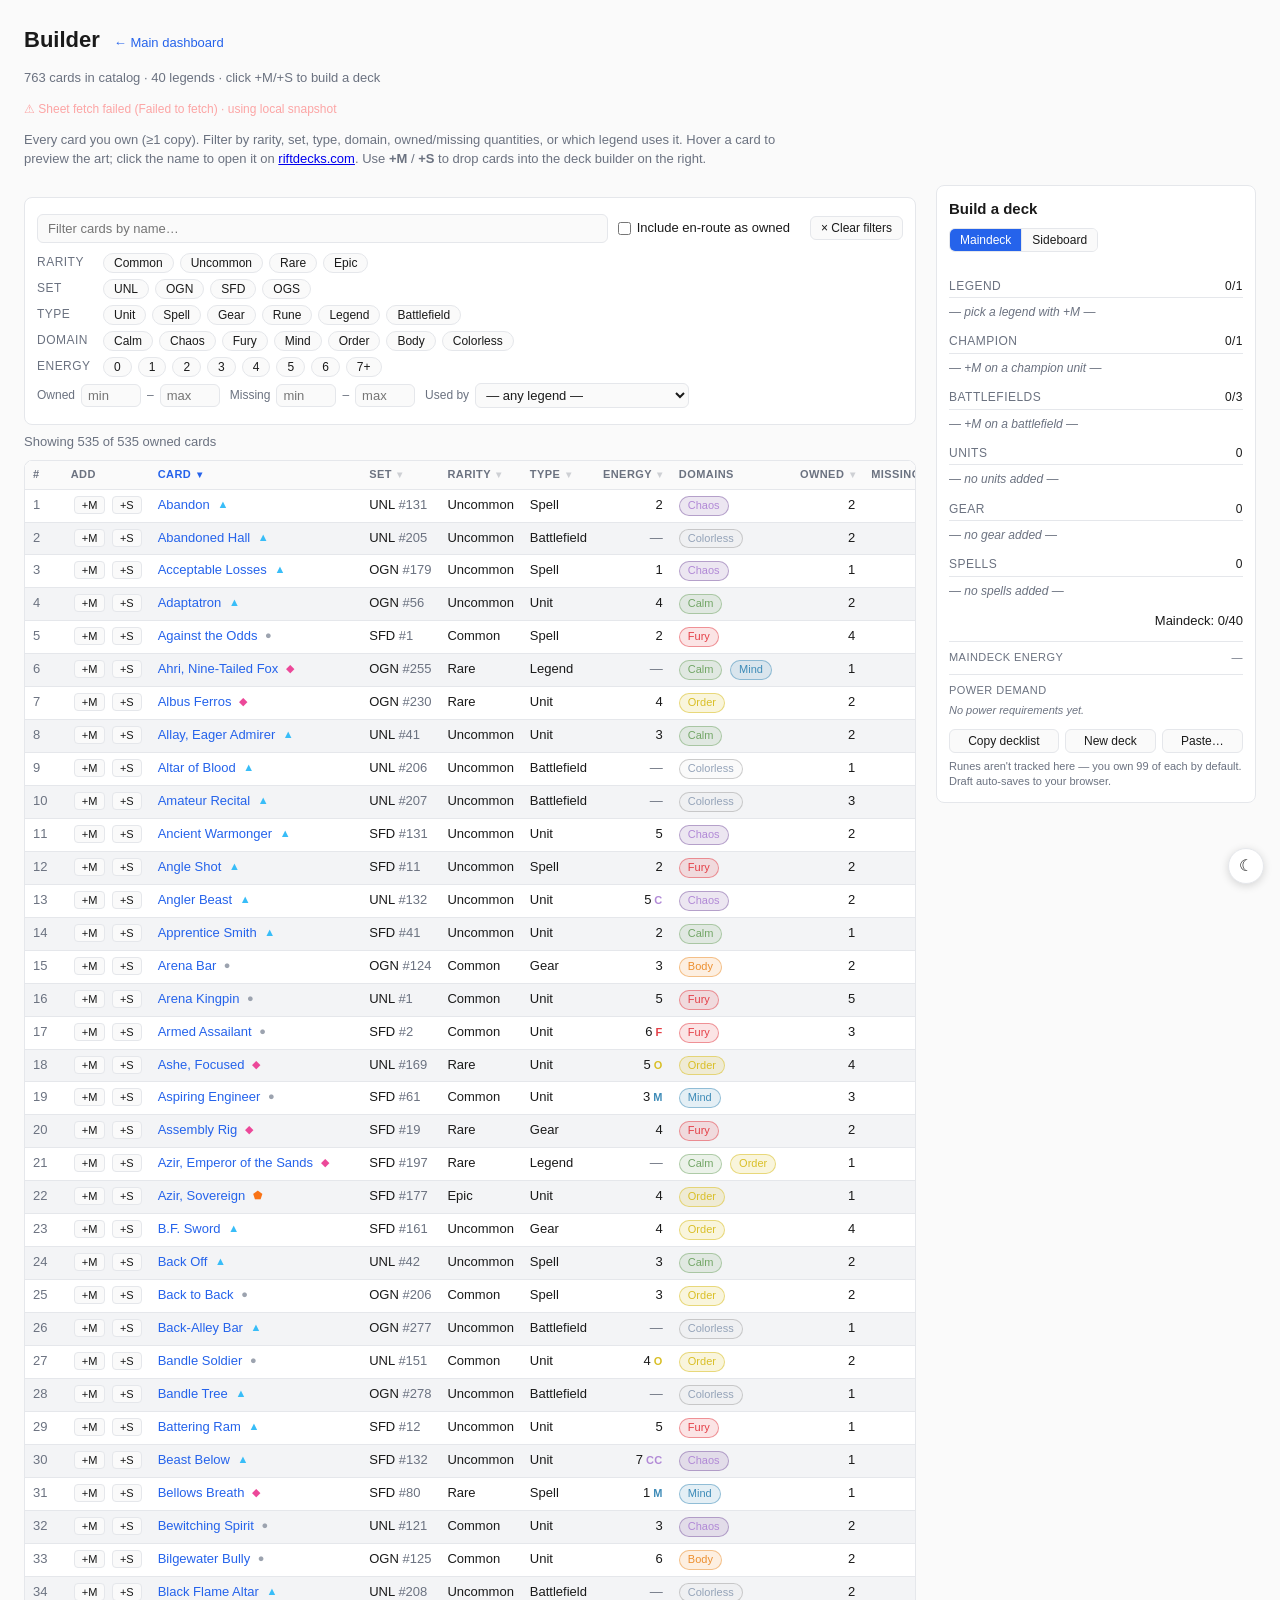
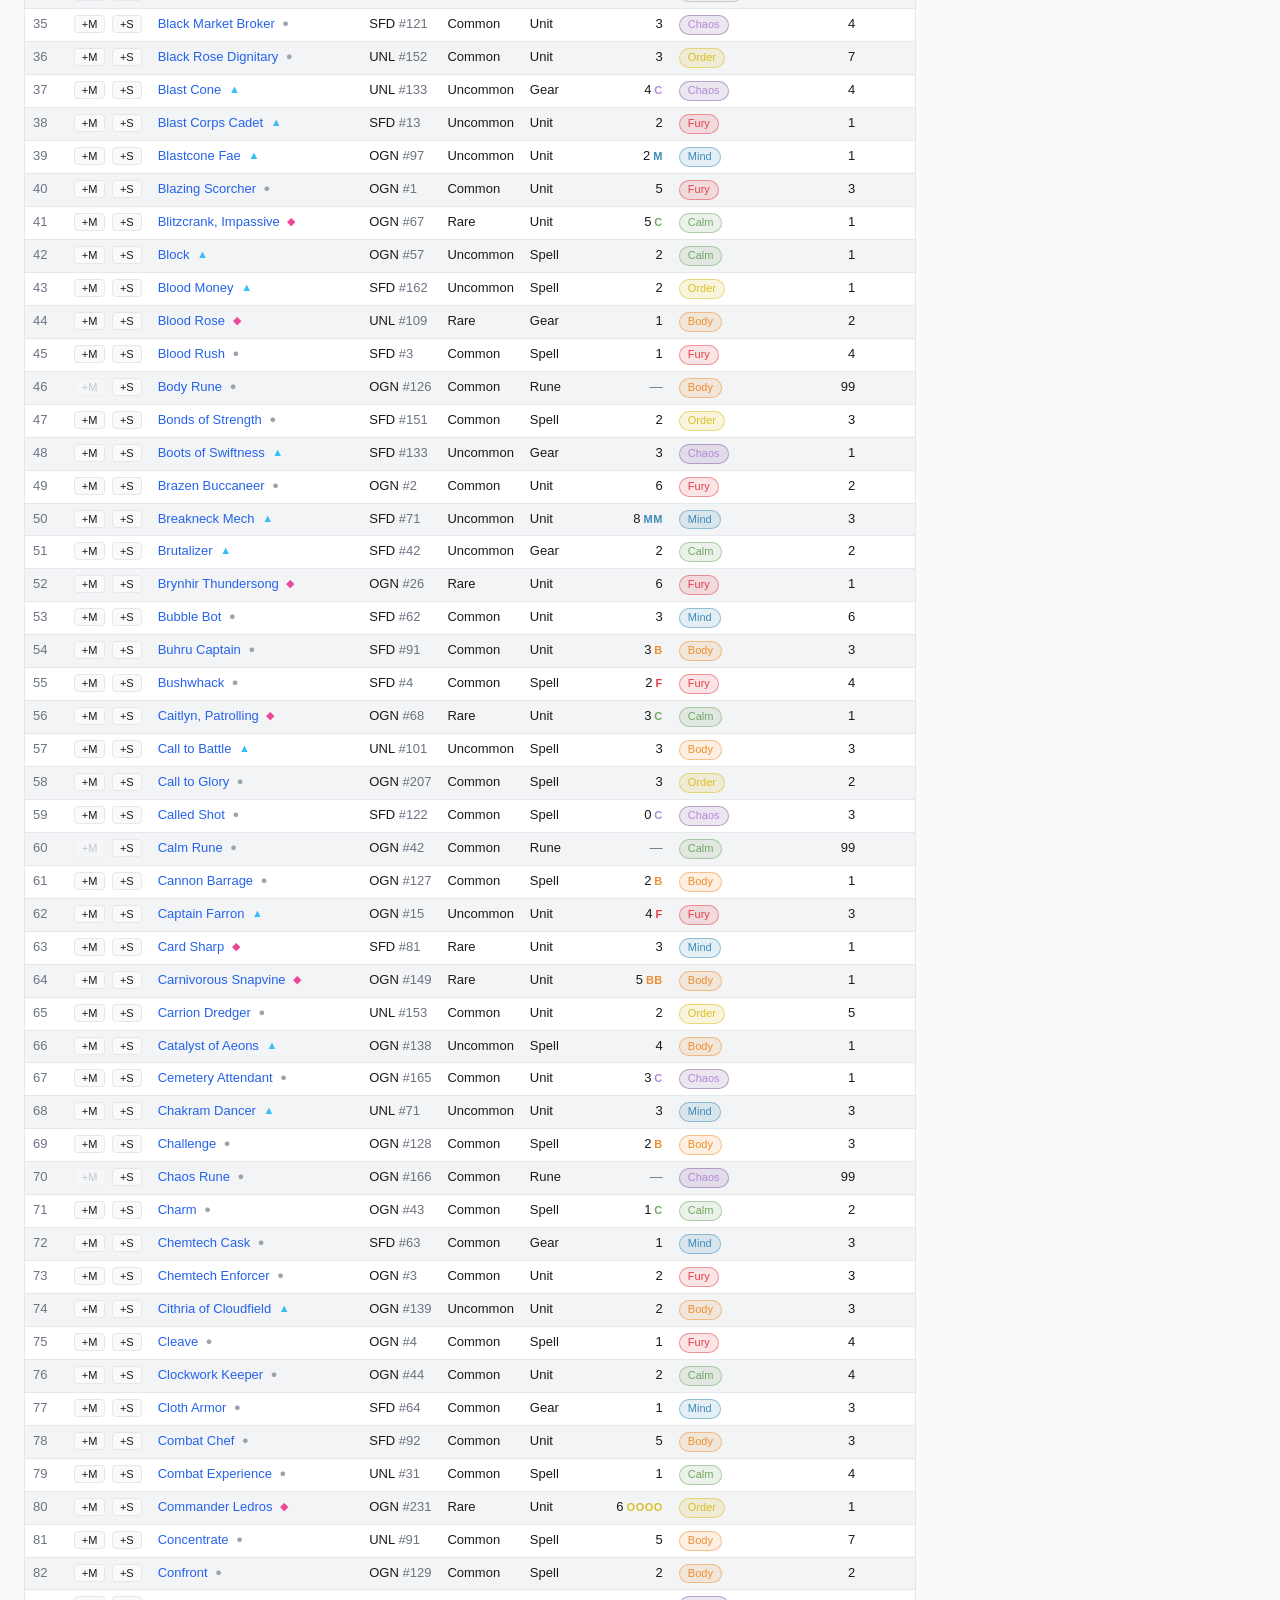
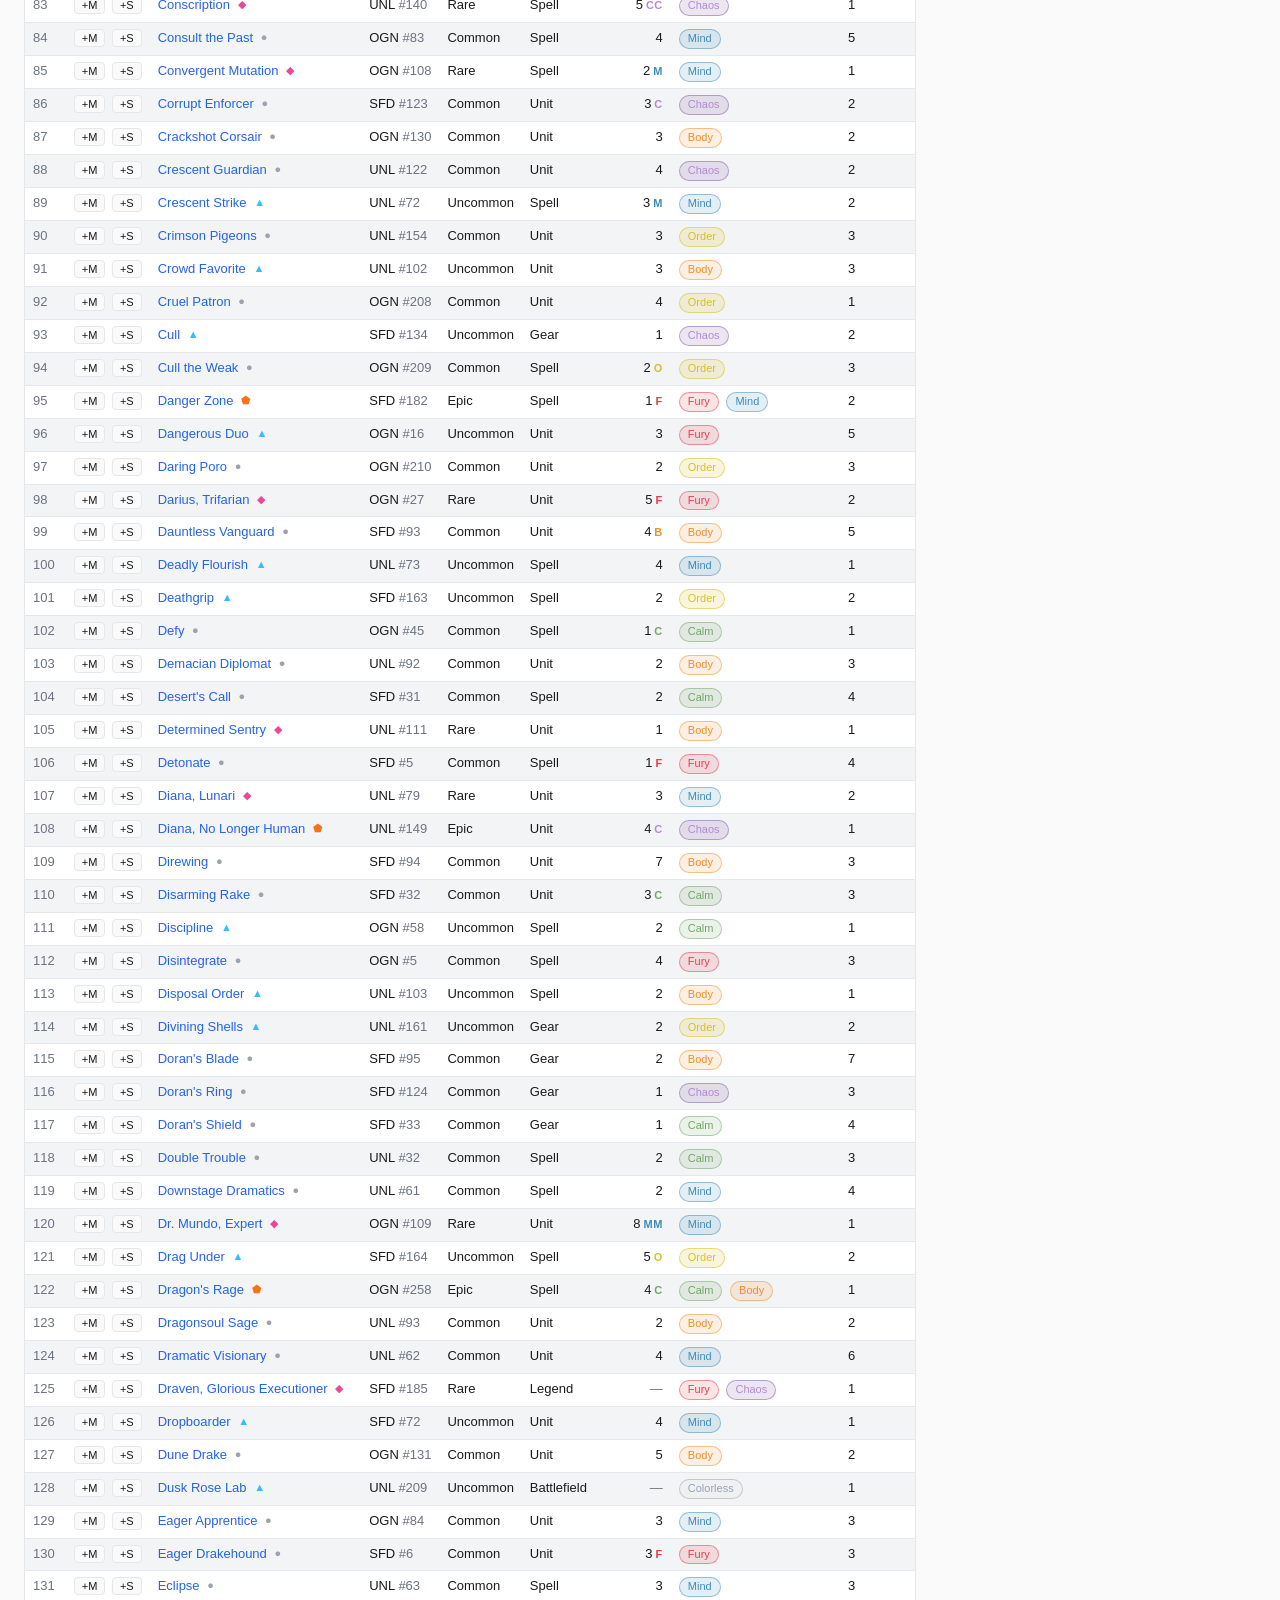
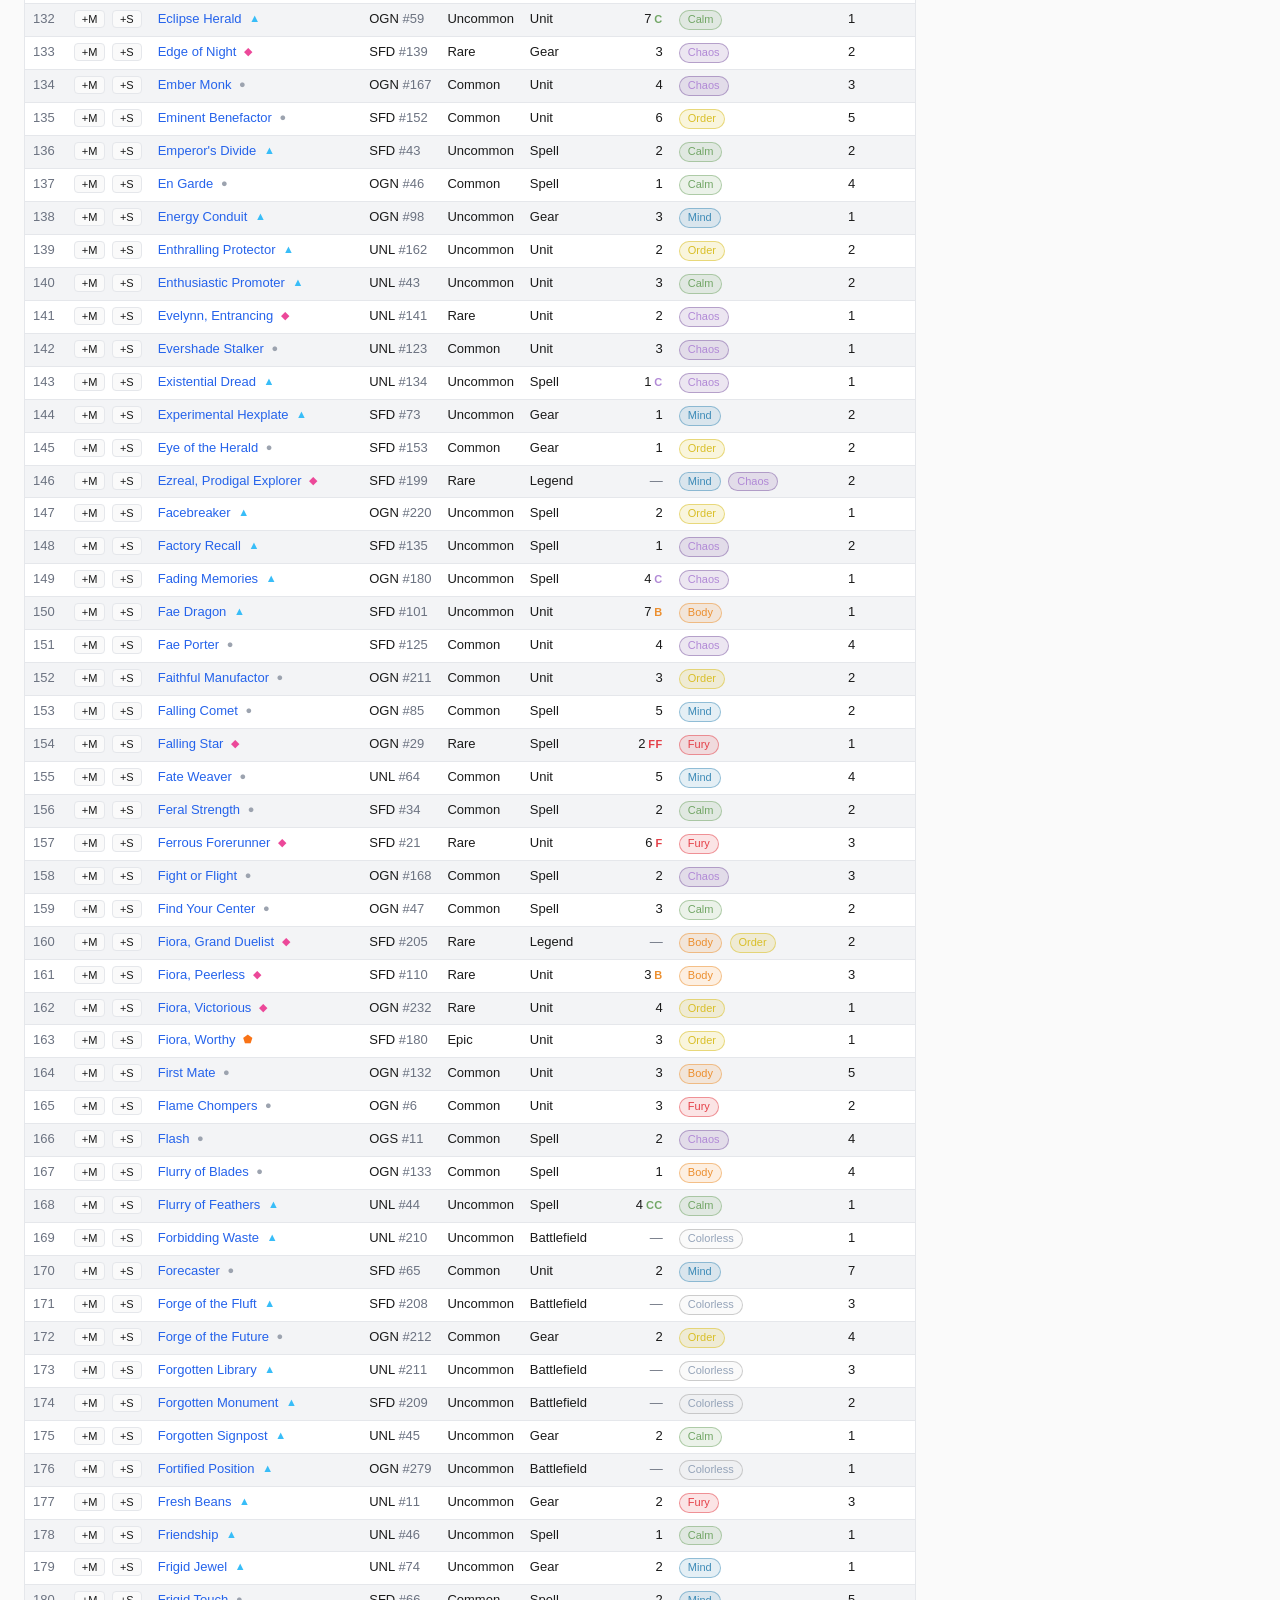
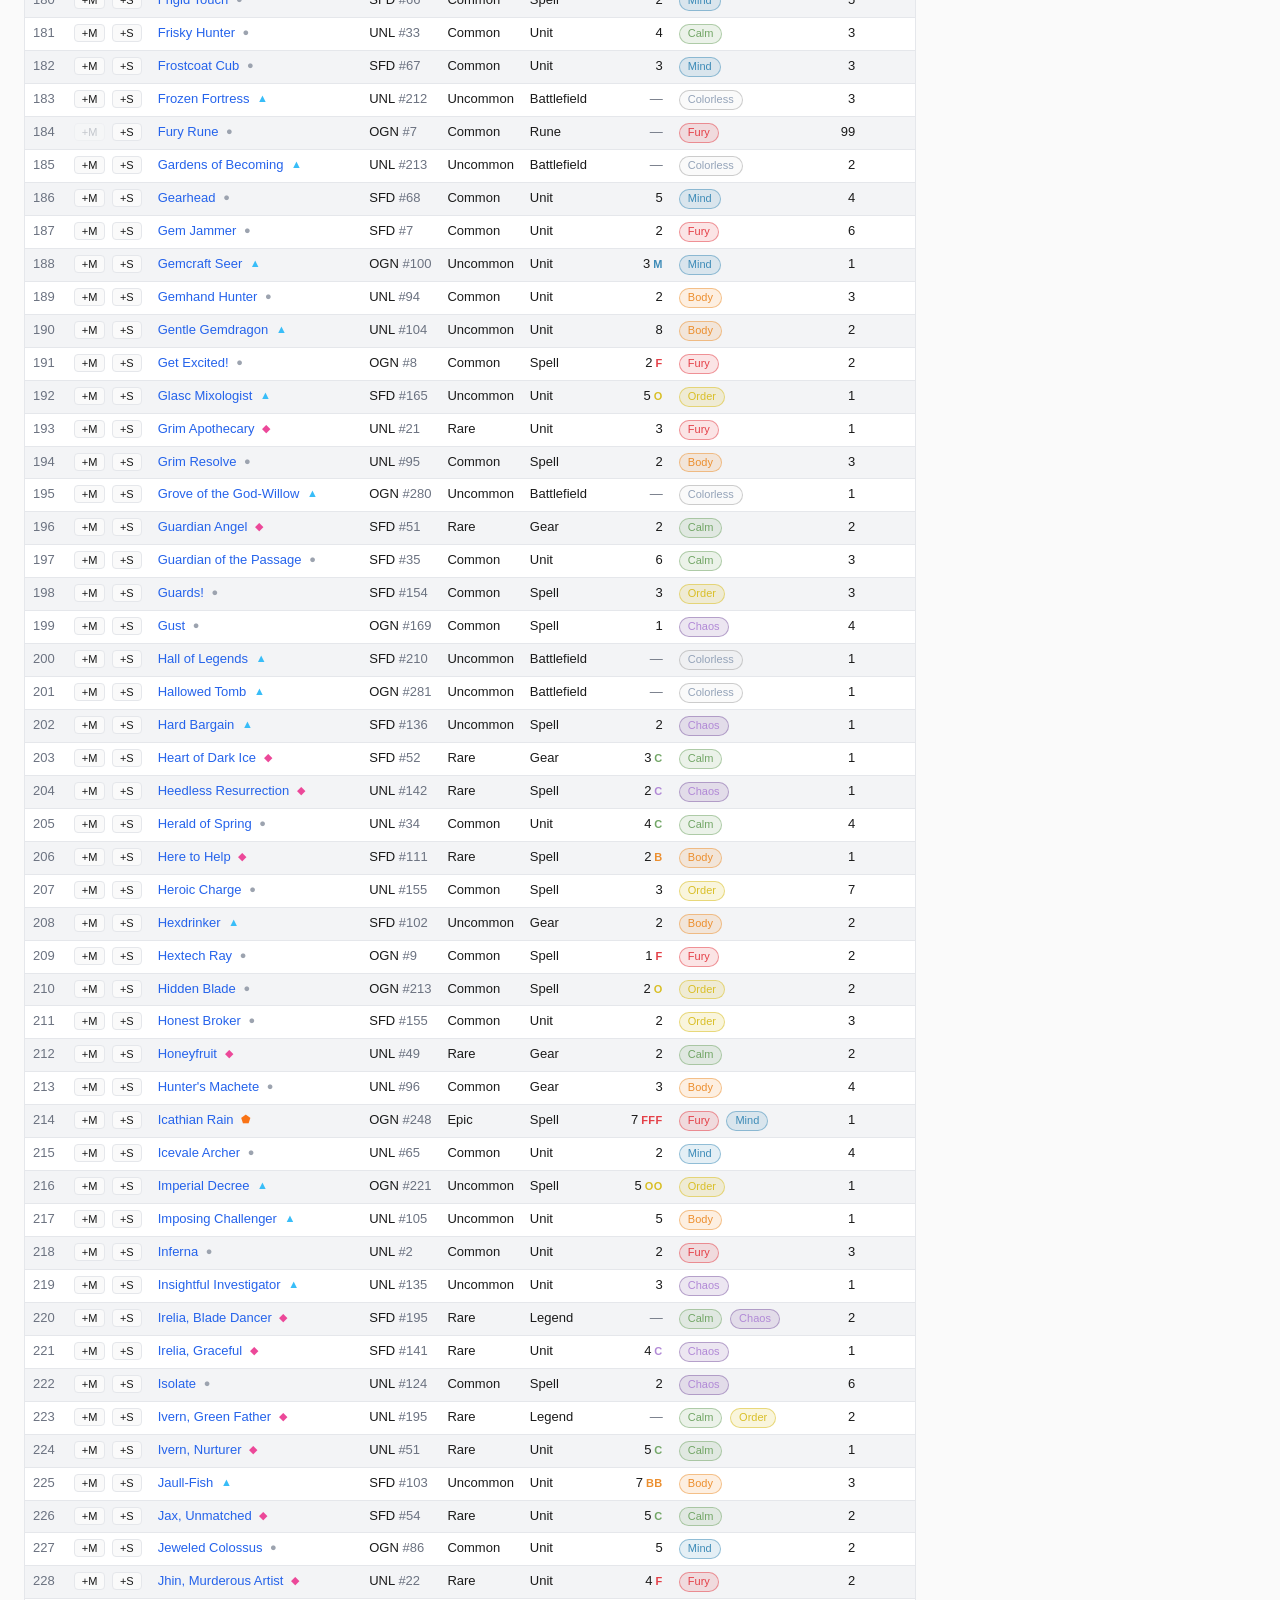
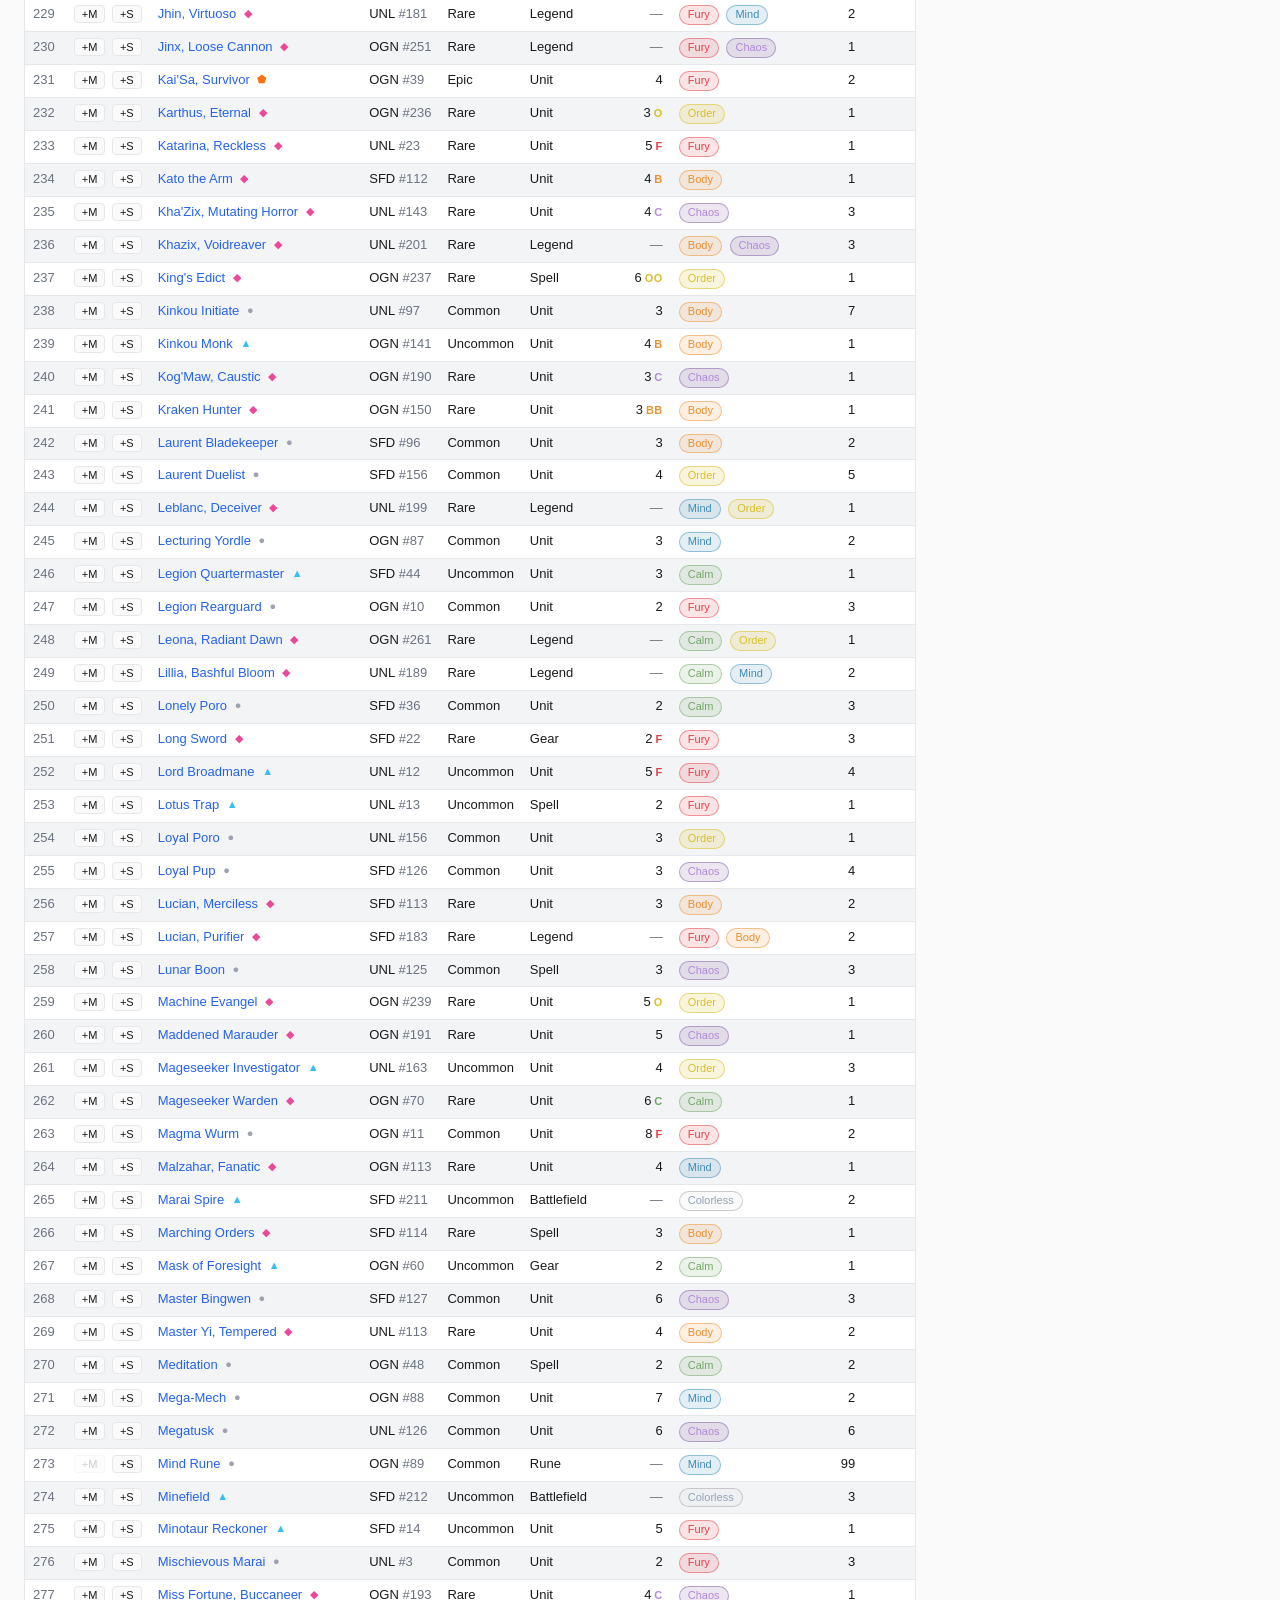
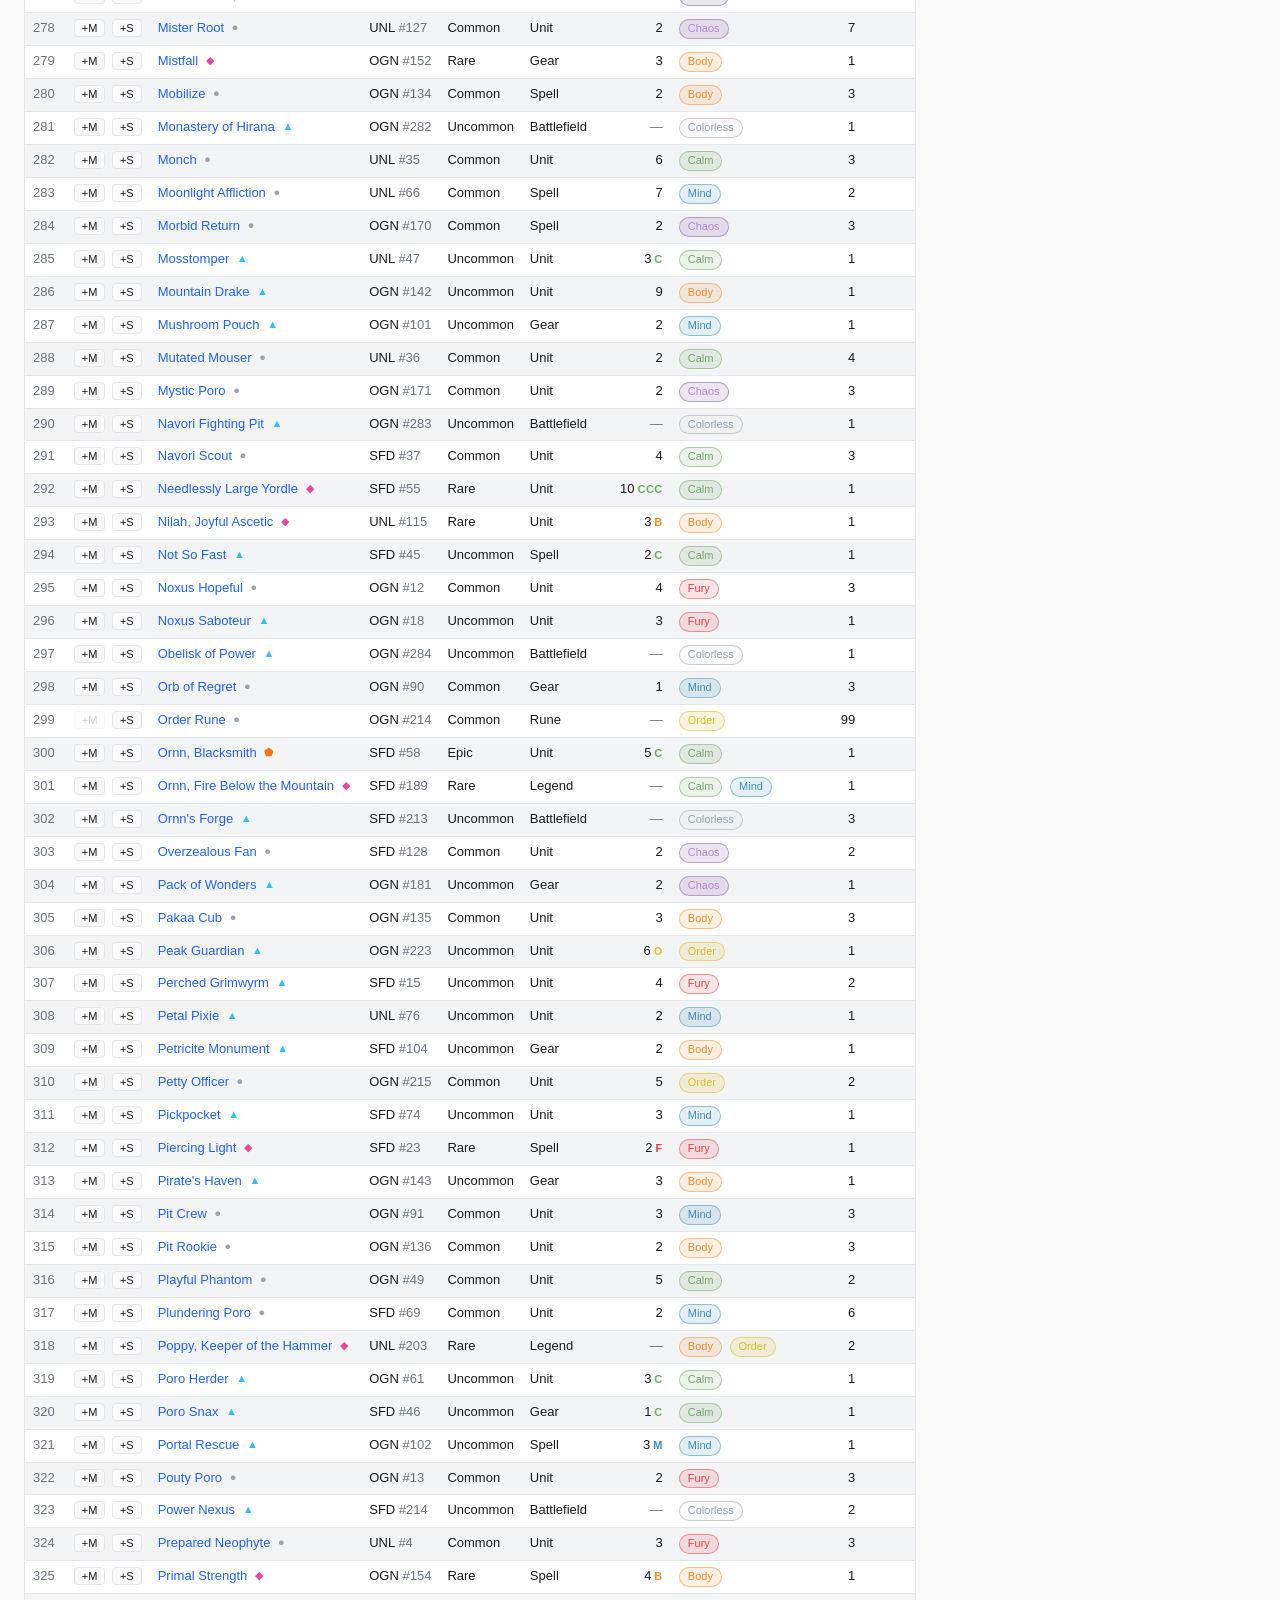
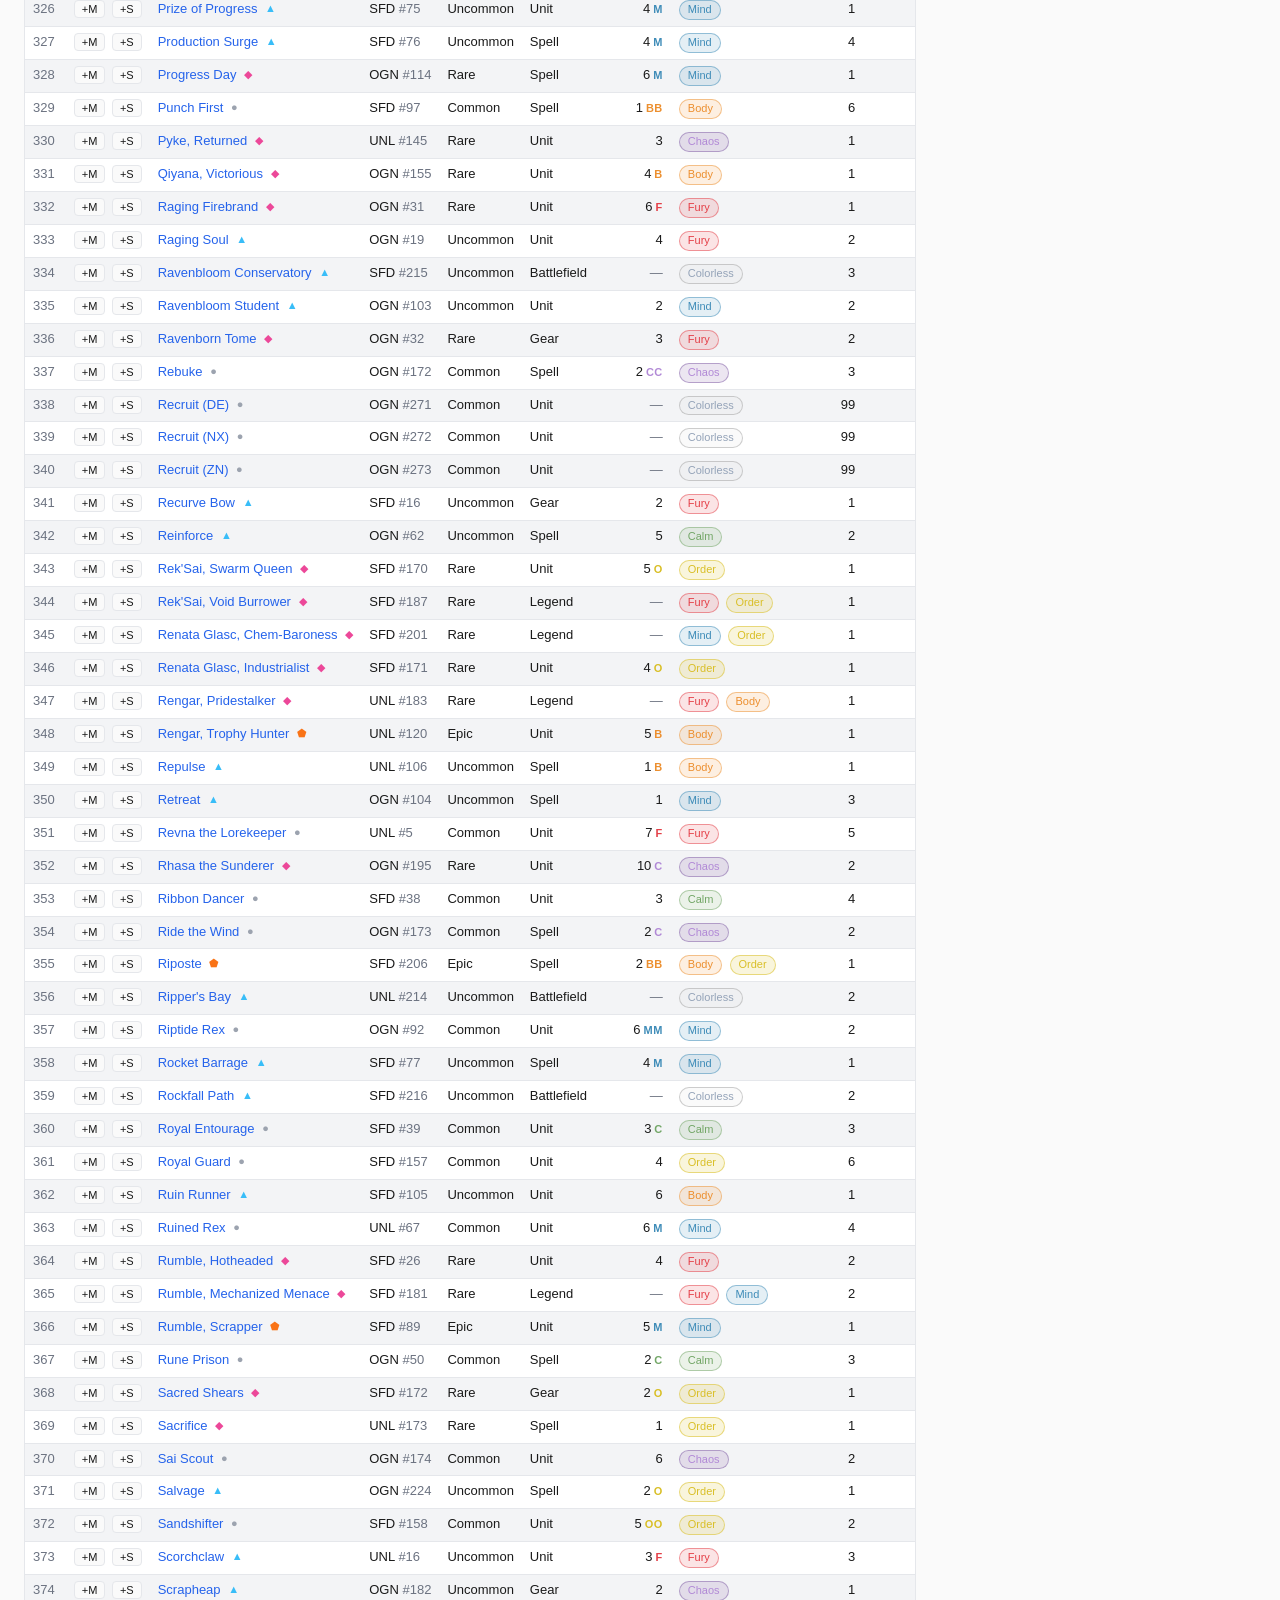
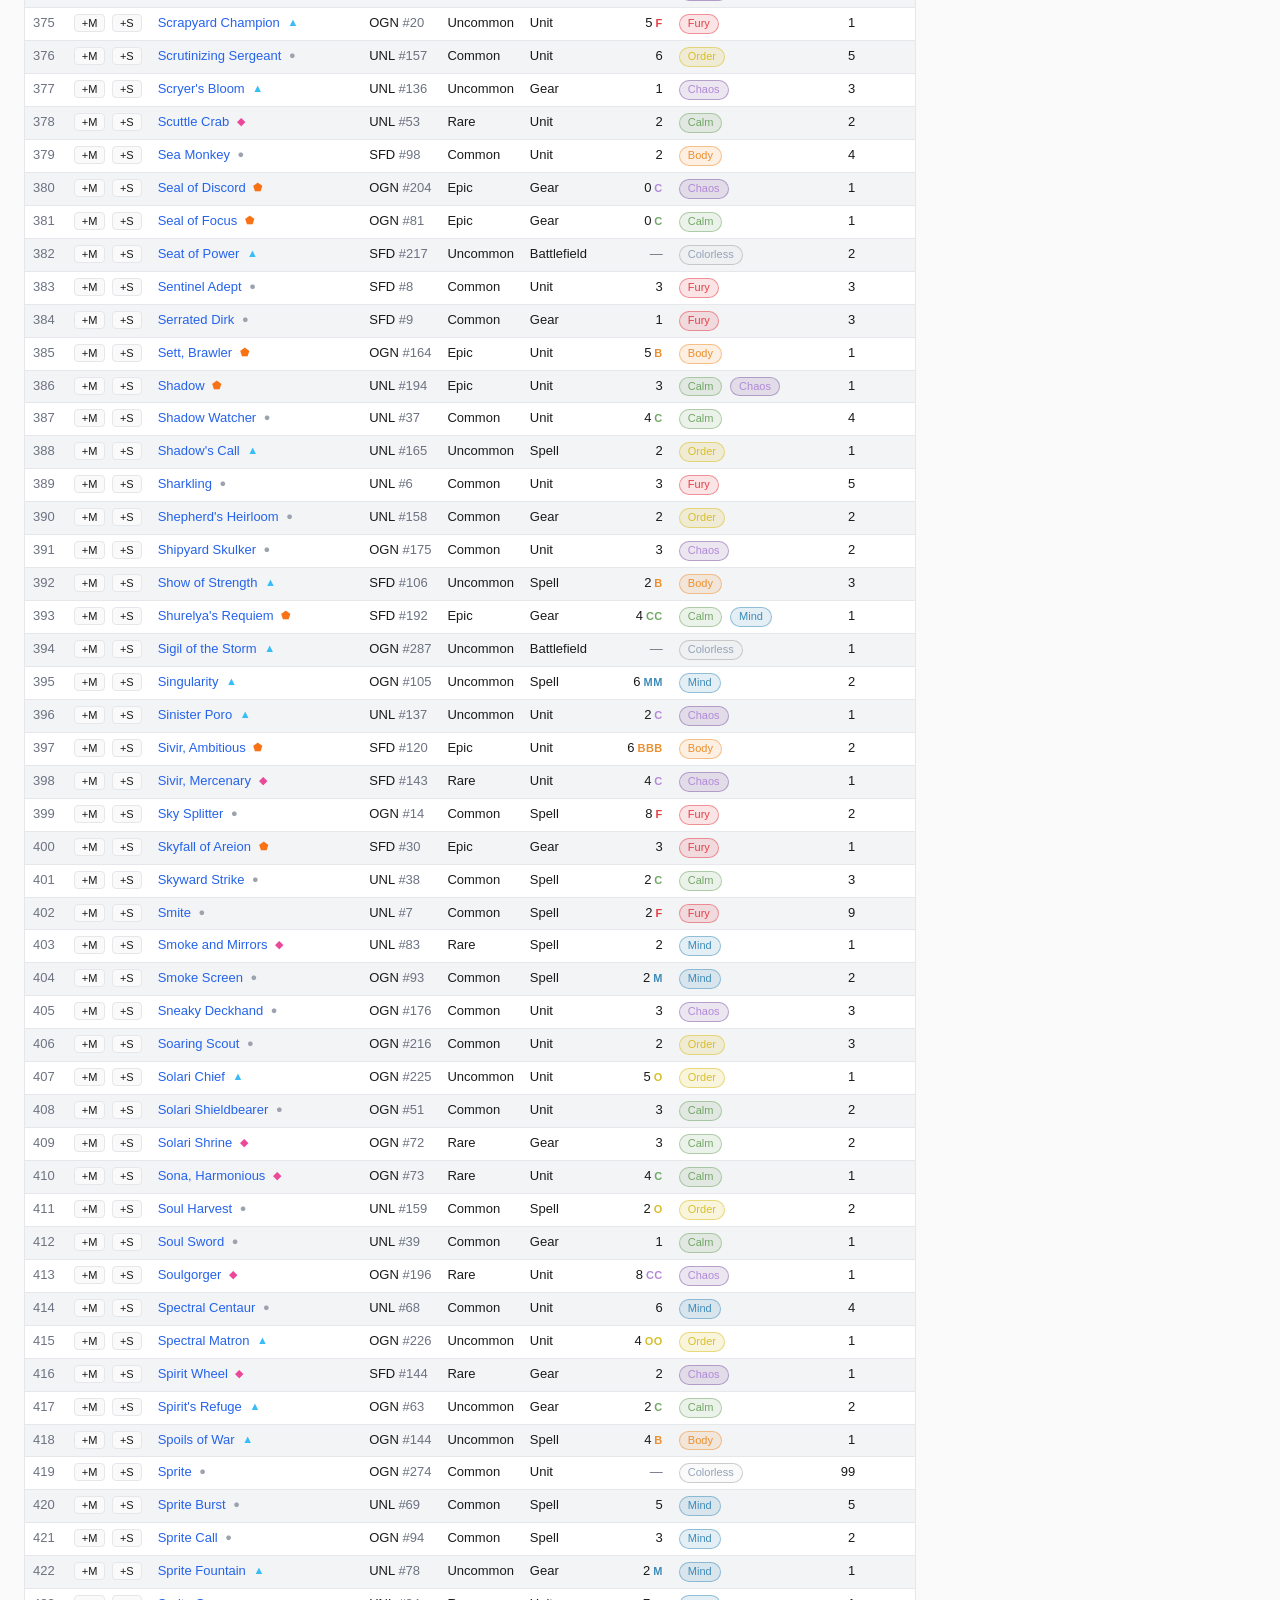
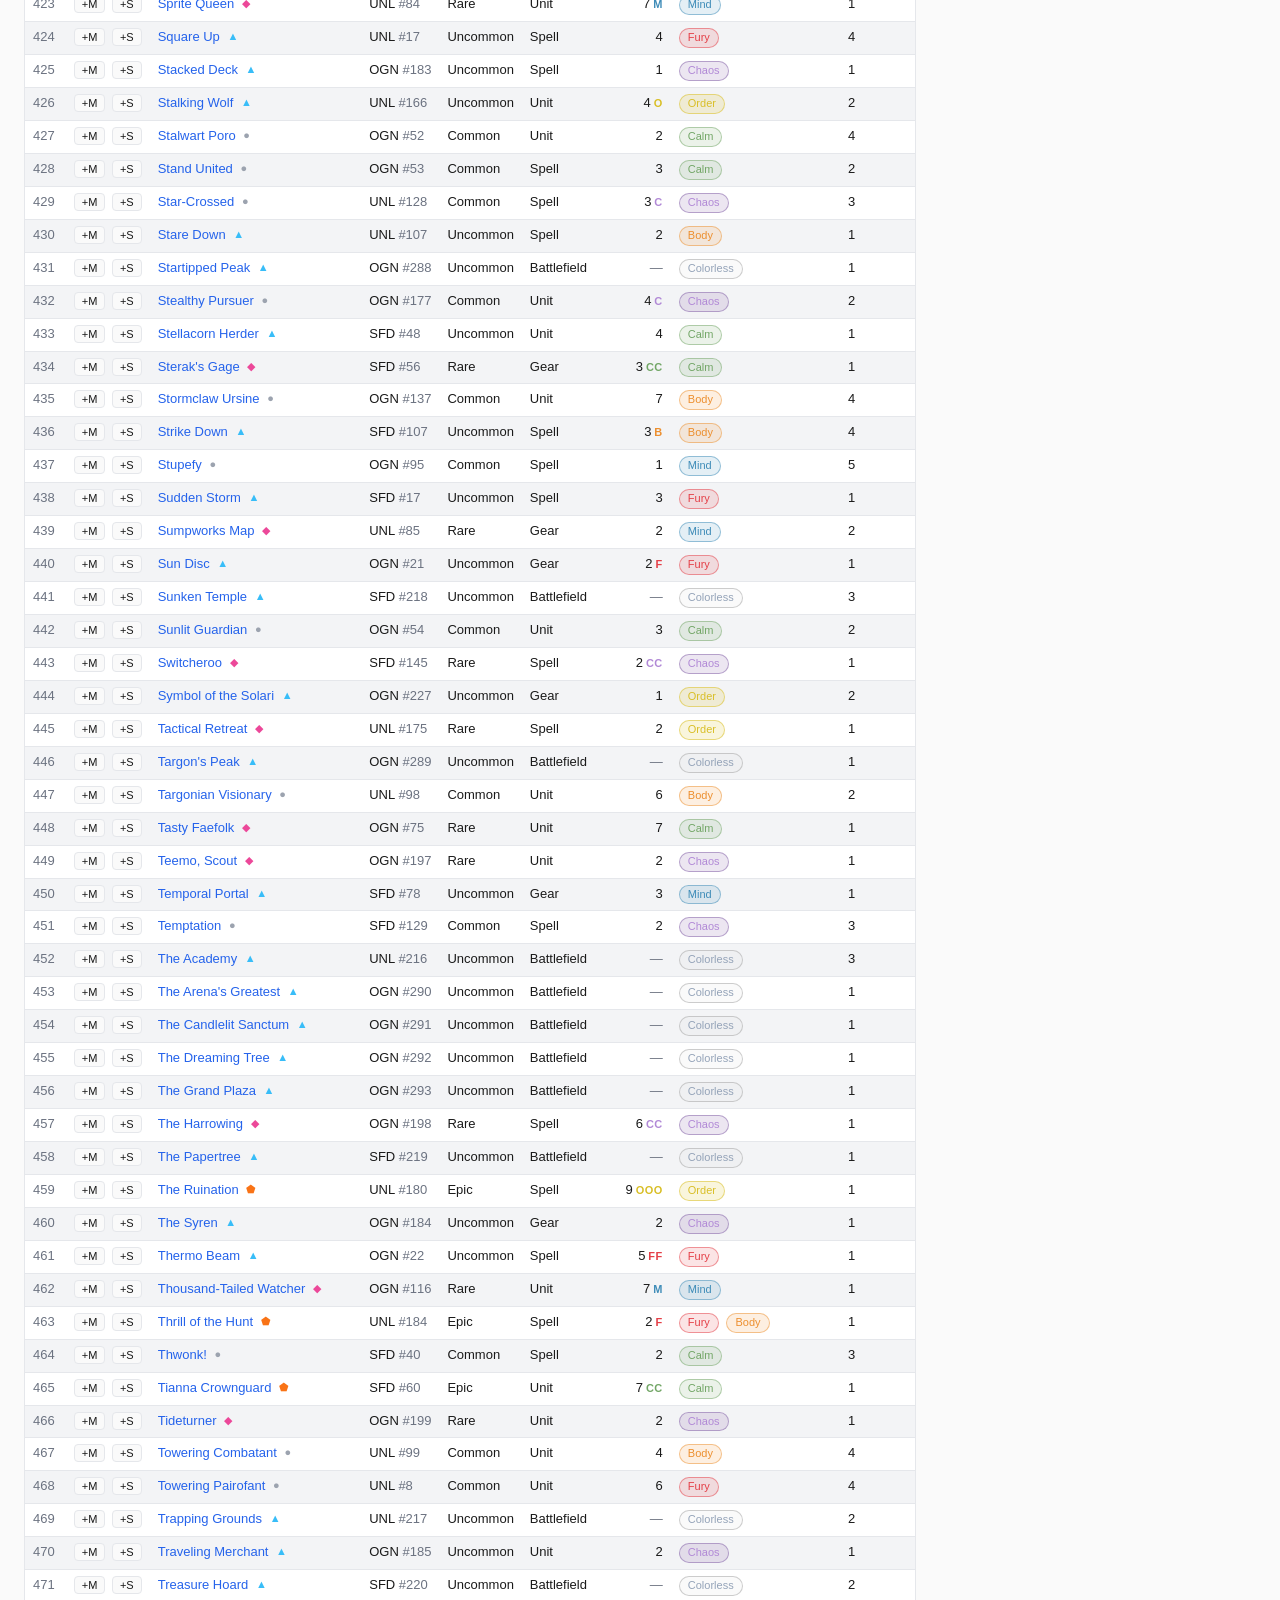
==== commit 37647600: "Site-wide: manual light/dark theme toggle Adds a tiny floating ☾/☀ button (bottom-right) on every pa" ====
--- a/builder.html
+++ b/builder.html
@@ -3,8 +3,9 @@
 <head>
   <meta charset="utf-8" />
   <meta name="viewport" content="width=device-width, initial-scale=1" />
+  <script>(function(){try{var t=localStorage.getItem("theme");if(t==="dark"||t==="light"){document.documentElement.dataset.theme=t}else if(window.matchMedia&&window.matchMedia("(prefers-color-scheme: dark)").matches){document.documentElement.dataset.theme="dark"}}catch(e){}})();</script>
   <title>Riftbound — deck builder</title>
-  <link rel="stylesheet" href="styles.css?v=14" />
+  <link rel="stylesheet" href="styles.css?v=30" />
   <link rel="stylesheet" href="collection.css?v=15" />
 </head>
 <body>
@@ -180,7 +181,7 @@
   <img id="card-thumb" alt="" hidden />
   <div id="toast" hidden></div>
 
-  <script src="utils.js"></script>
+  <script src="utils.js?v=20"></script>
   <script src="cards-catalog.js"></script>
   <script src="champion-slugs.js"></script>
   <script src="closeness-data.js"></script>
@@ -189,5 +190,6 @@
   <script src="collection-enroute.js"></script>
   <script src="collection-sheet.js"></script>
   <script src="collection-app.js?v=15"></script>
+  <script src="theme.js?v=1"></script>
 </body>
 </html>
--- a/styles.css
+++ b/styles.css
@@ -8,8 +8,26 @@
   --border: #e5e7eb;
   --accent: #2563eb;
 }
+/* Manual dark via theme.js (`<html data-theme="dark">`). Win-and-stays
+   over the media query because of explicit declaration. */
+:root[data-theme="dark"] {
+  color-scheme: dark;
+  --fg: #e5e7eb;
+  --muted: #9ca3af;
+  --bg: #0b0d10;
+  --row: #14171c;
+  --row-alt: #181c22;
+  --border: #2a2f37;
+  --accent: #60a5fa;
+}
+/* System-preference dark, only when the user hasn't picked a side
+   manually. theme.js's inline boot script sets data-theme on first
+   load if either localStorage has it OR the system says dark, so this
+   media query is just a safety net for pages where the boot script
+   hasn't run yet (or in case JS is disabled). */
 @media (prefers-color-scheme: dark) {
-  :root {
+  :root:not([data-theme]) {
+    color-scheme: dark;
     --fg: #e5e7eb;
     --muted: #9ca3af;
     --bg: #0b0d10;
@@ -19,6 +37,29 @@
     --accent: #60a5fa;
   }
 }
+
+/* Floating theme-toggle button — fixed bottom-right on every page. */
+.theme-toggle {
+  position: fixed;
+  right: 16px;
+  bottom: 16px;
+  width: 36px;
+  height: 36px;
+  border-radius: 50%;
+  border: 1px solid var(--border);
+  background: var(--row);
+  color: var(--fg);
+  font-size: 16px;
+  line-height: 1;
+  cursor: pointer;
+  box-shadow: 0 2px 8px rgba(0, 0, 0, 0.15);
+  z-index: 1000;
+  display: flex;
+  align-items: center;
+  justify-content: center;
+  padding: 0;
+}
+.theme-toggle:hover { background: var(--row-alt); }
 
 * { box-sizing: border-box; }
 html, body { margin: 0; }
@@ -382,6 +423,15 @@
   box-shadow: 0 12px 24px rgba(0, 0, 0, 0.35);
   pointer-events: none;
   background: var(--row);
+}
+/* Battlefields are landscape cards in real gameplay; riftdecks stores
+   the art portrait. Rotate the hover thumb 90° clockwise so the
+   artwork reads correctly. The element's layout box stays portrait;
+   __positionThumb adjusts the rendered position to keep the rotated
+   visible bbox on screen. */
+#card-thumb.battlefield {
+  transform: rotate(90deg);
+  transform-origin: center center;
 }
 @media (hover: none), (pointer: coarse) {
   #card-thumb { display: none !important; }
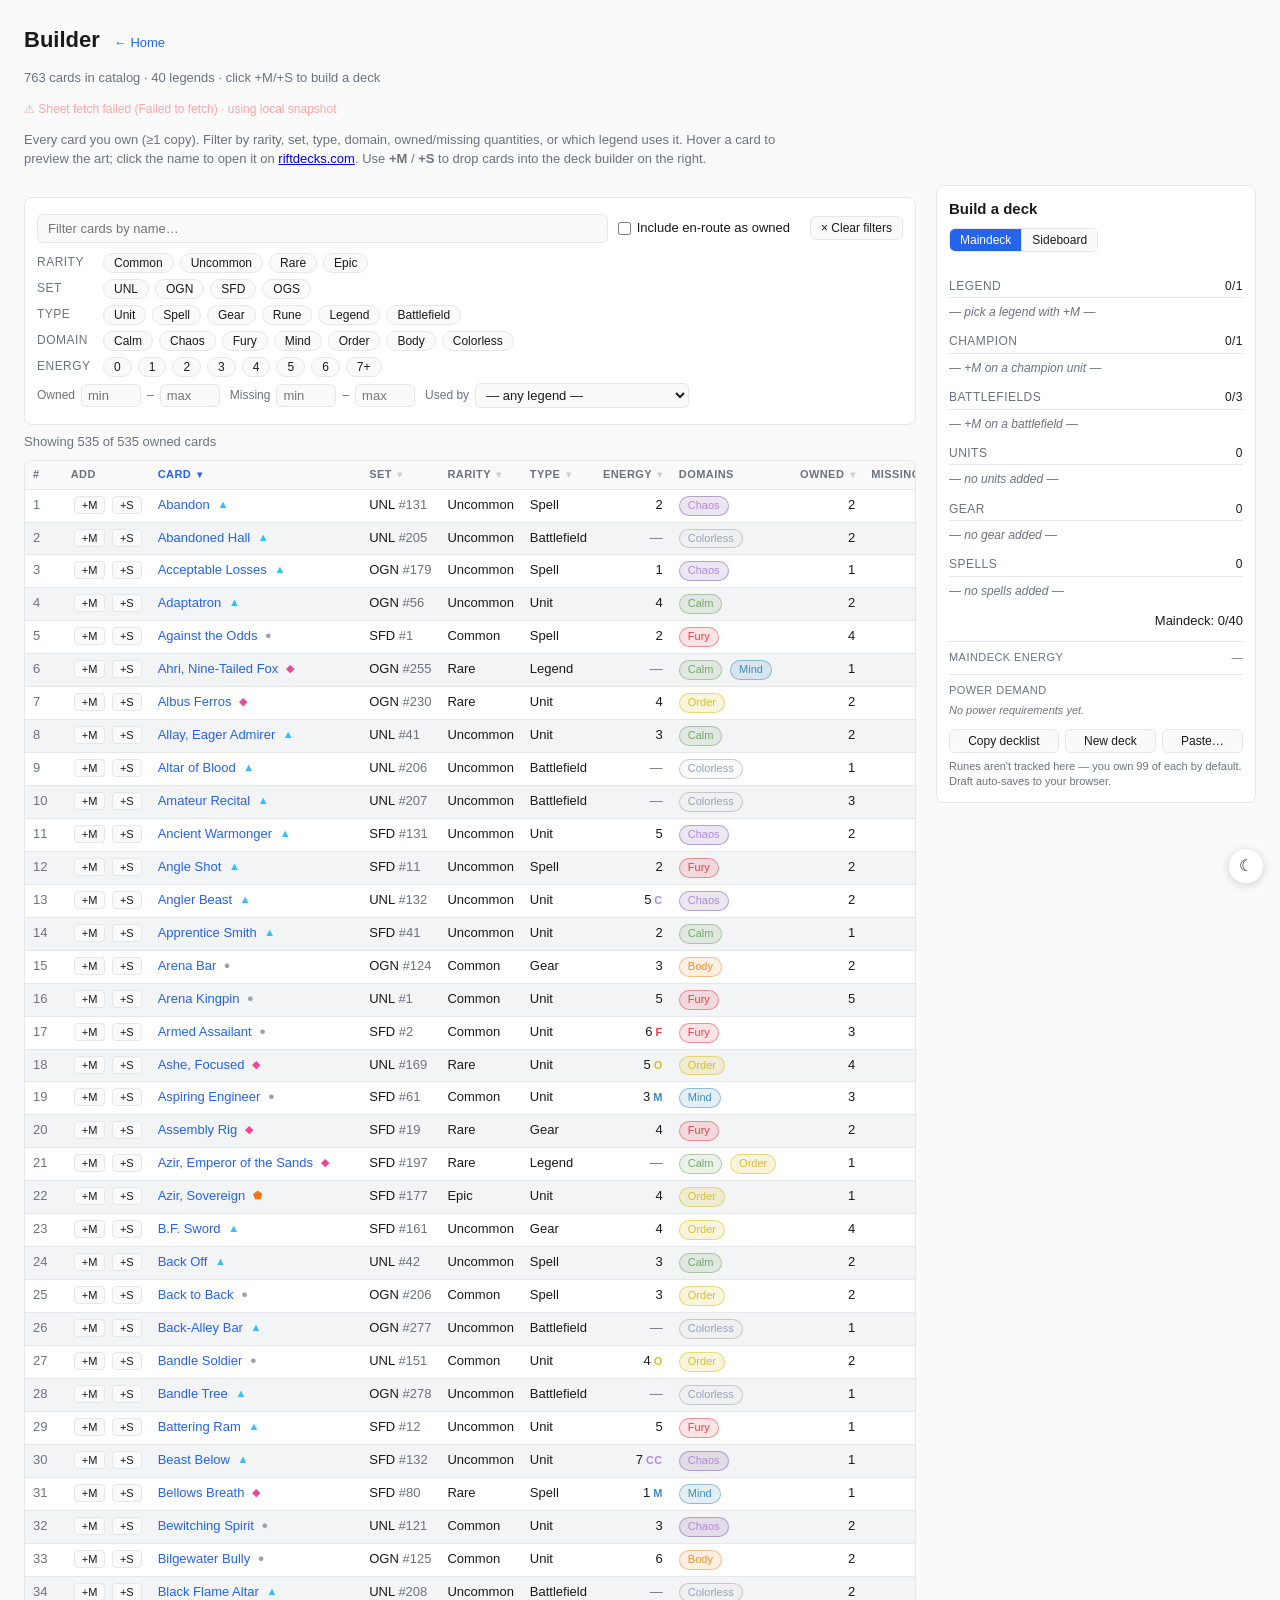
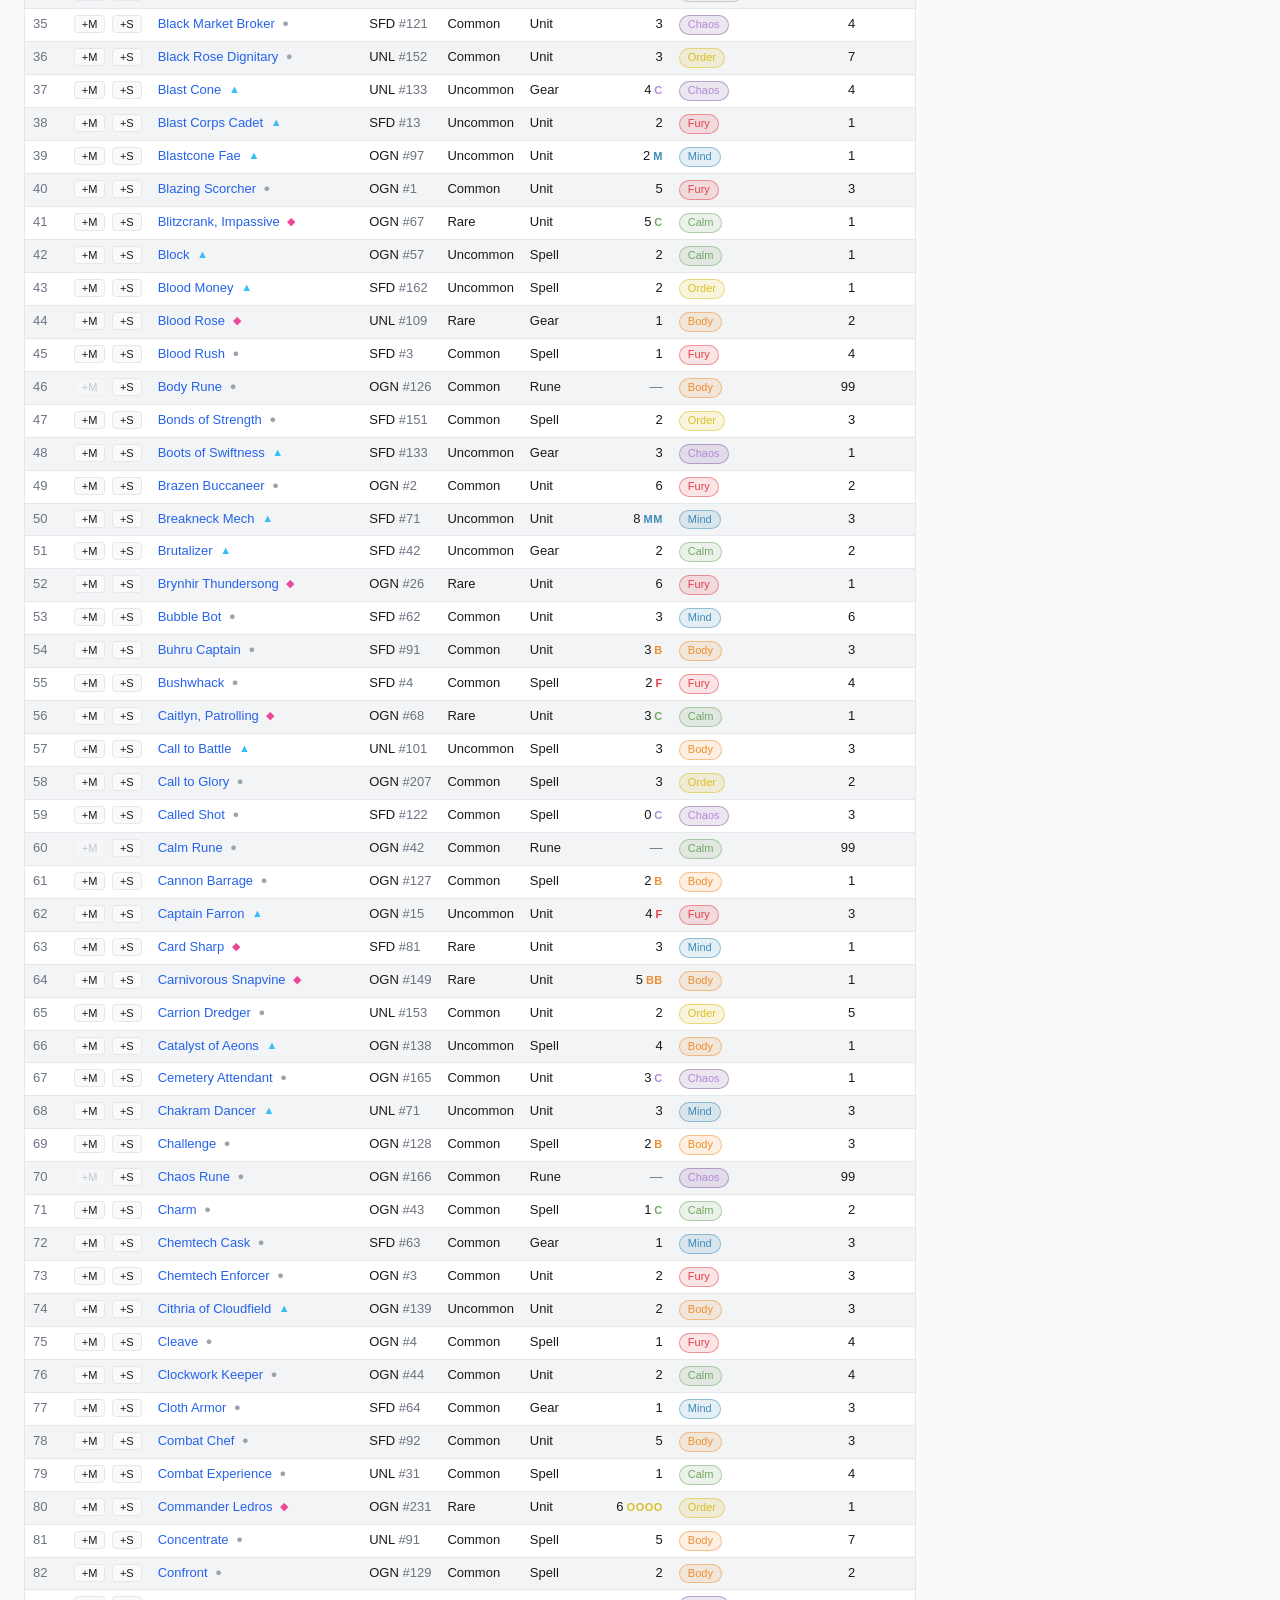
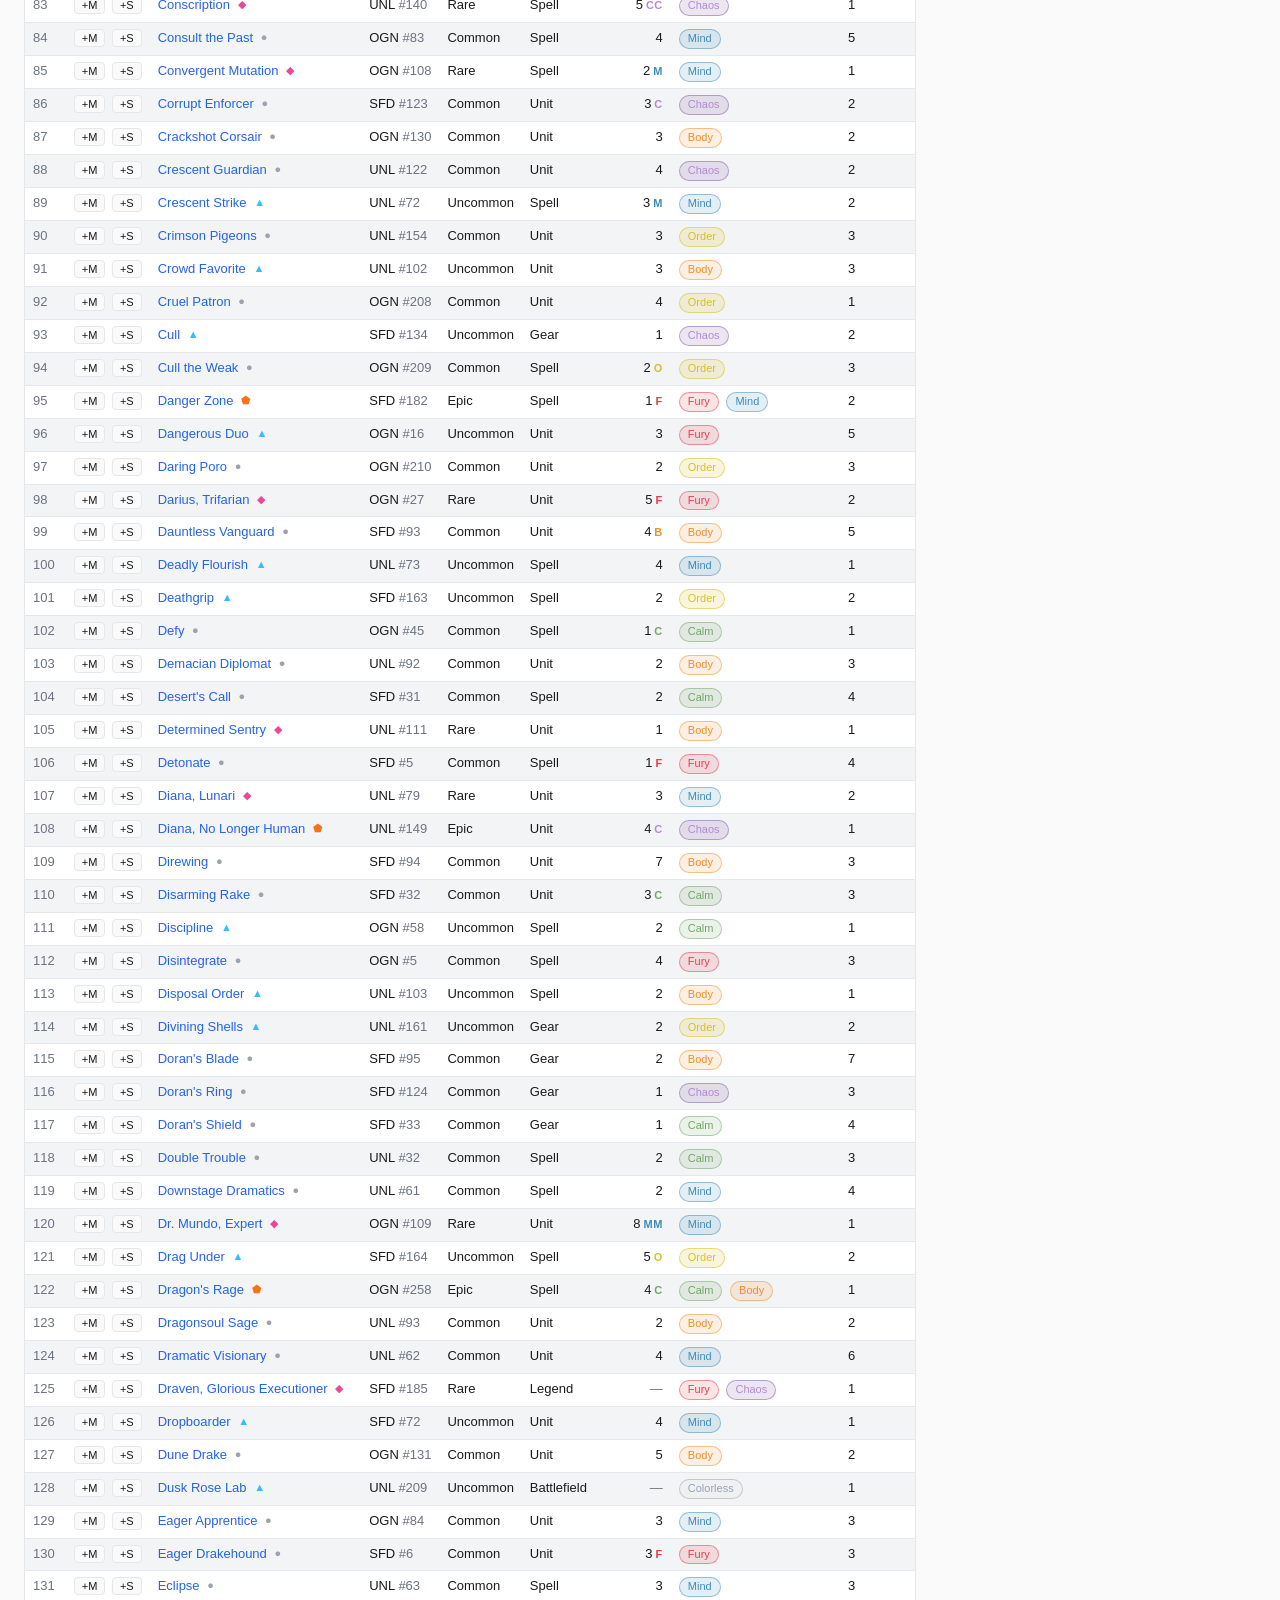
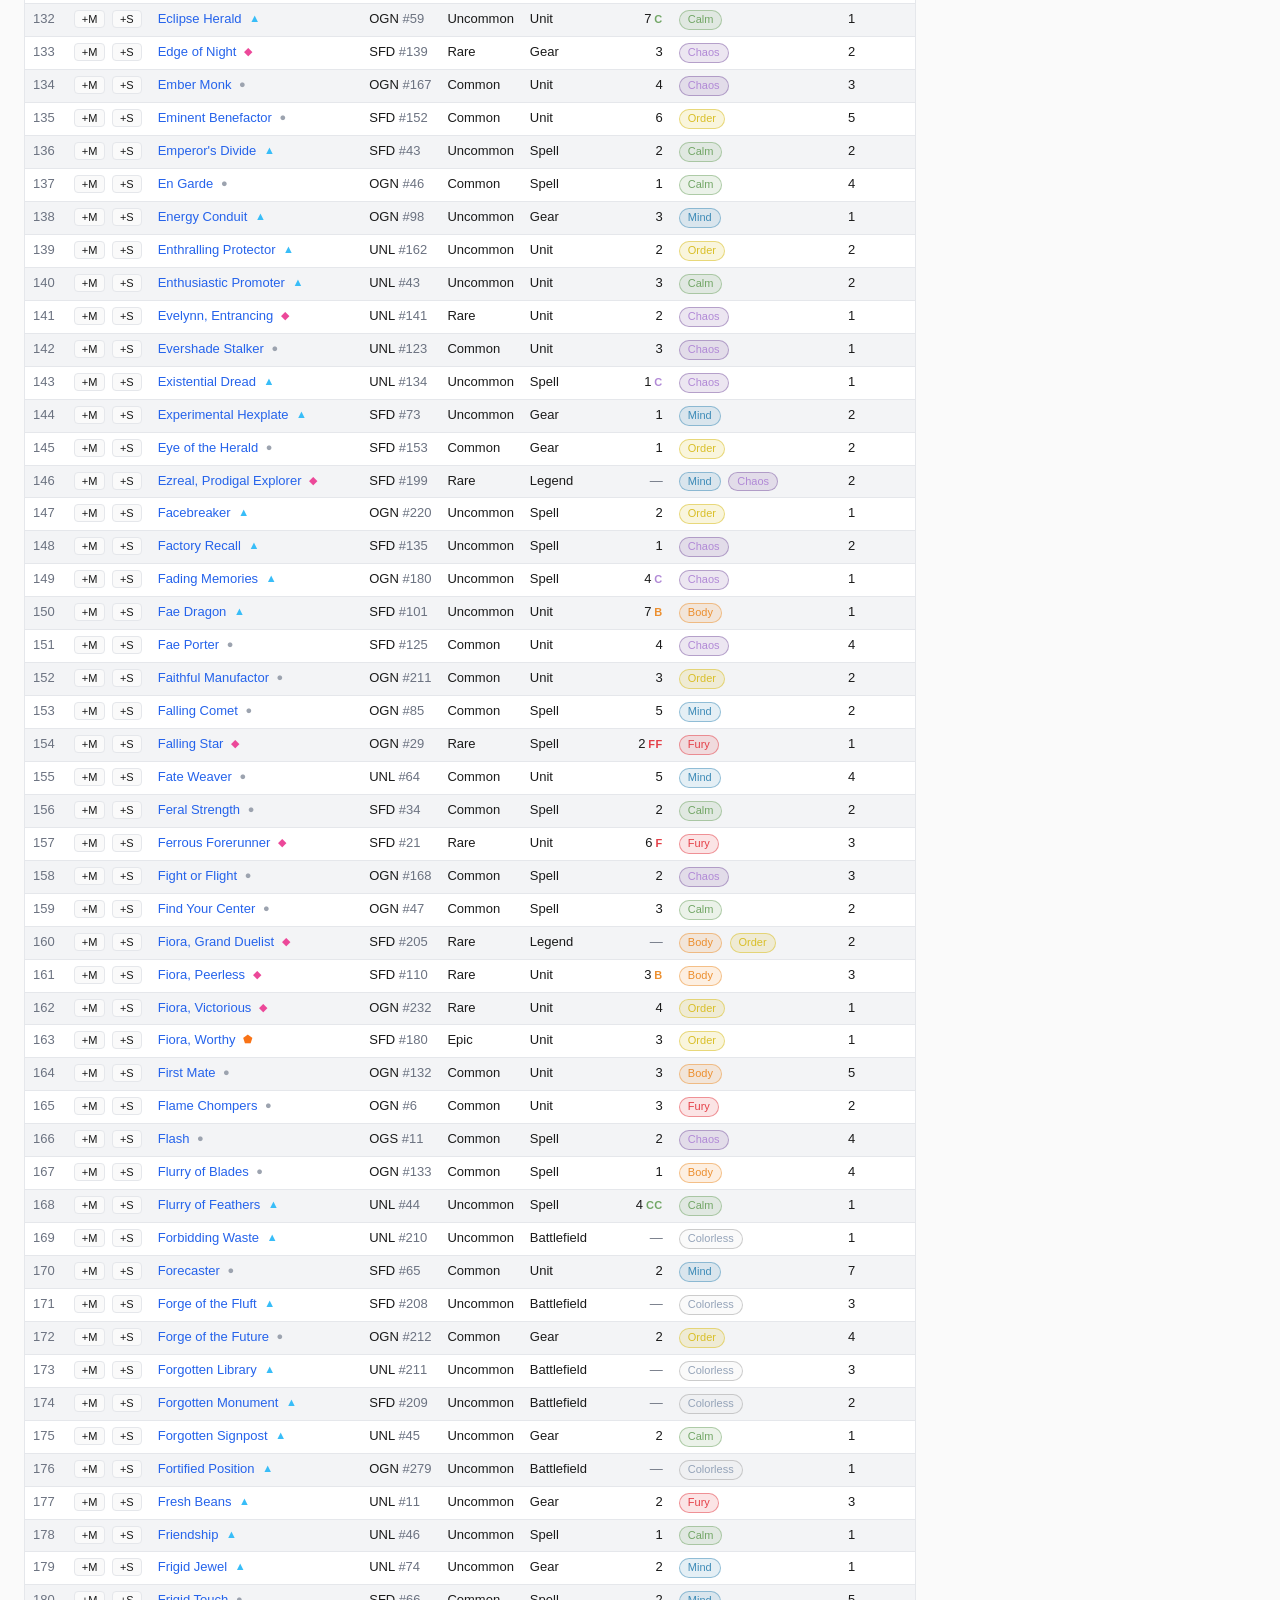
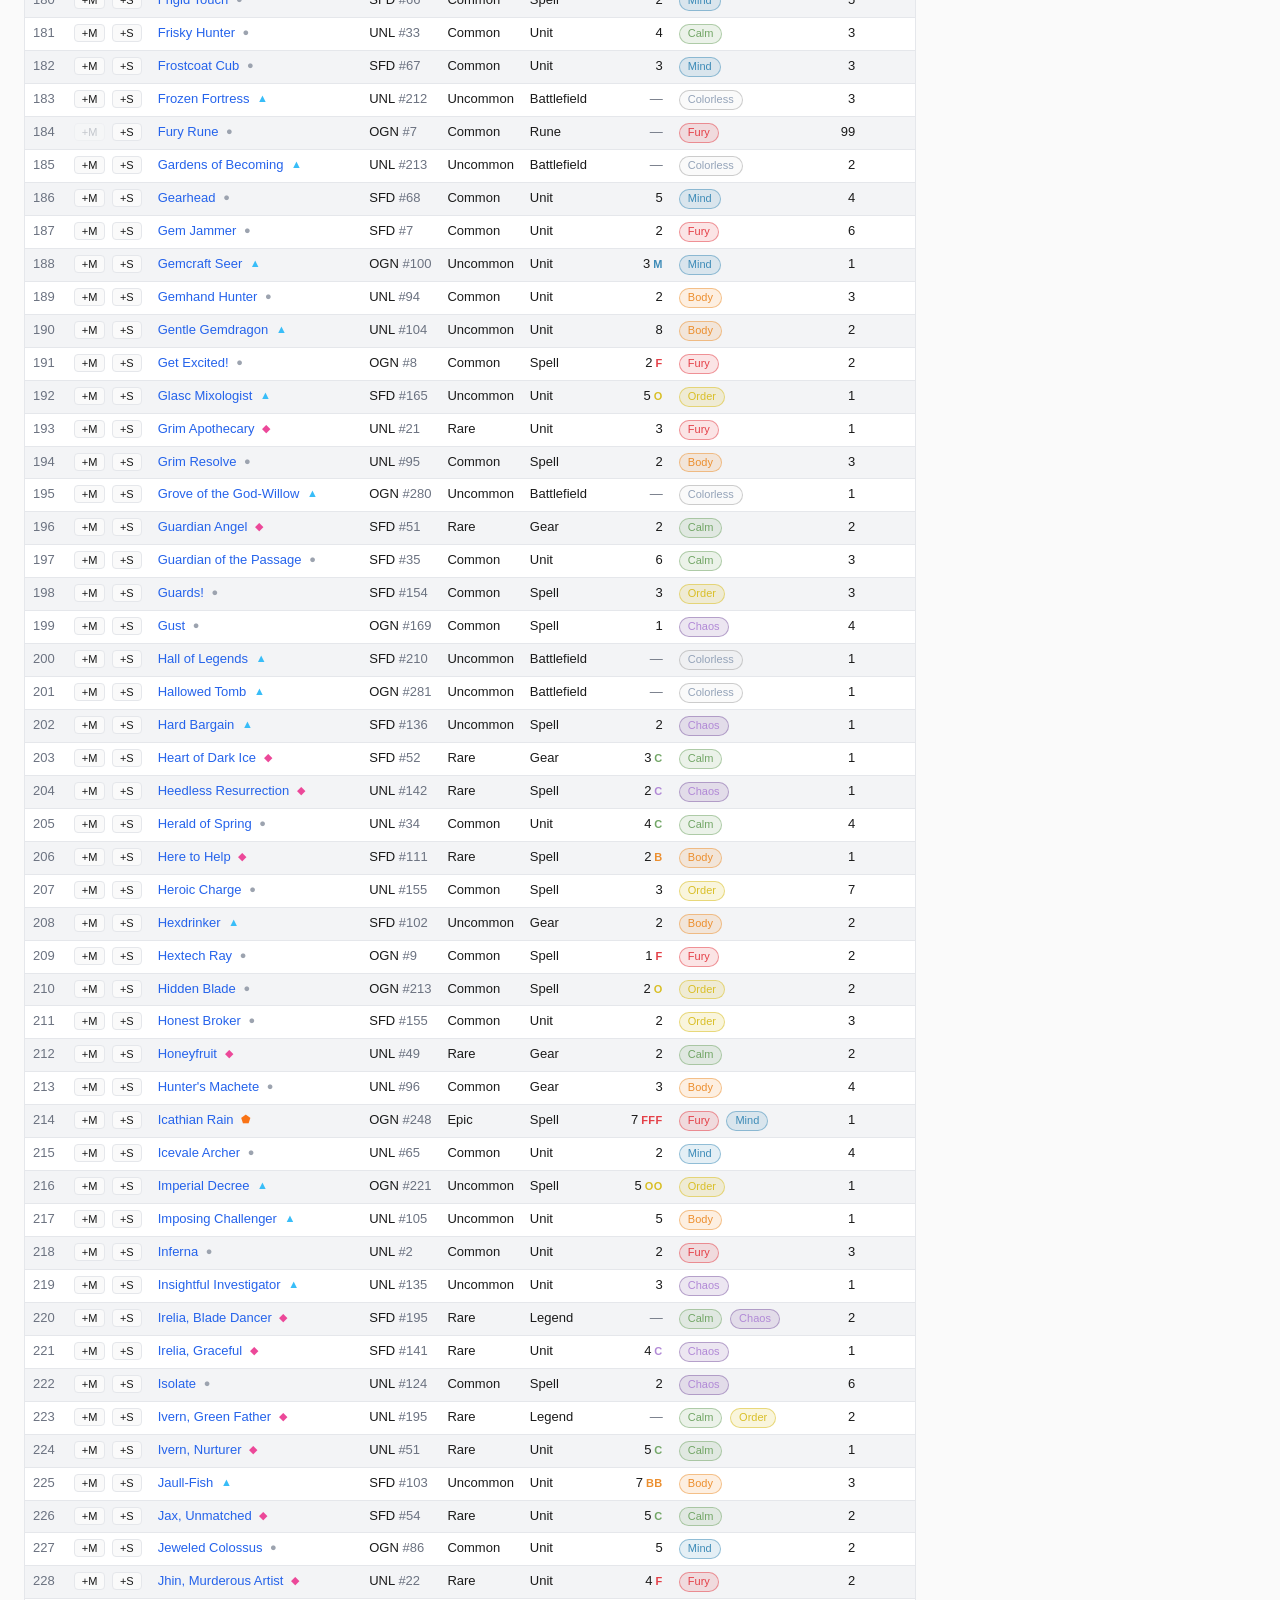
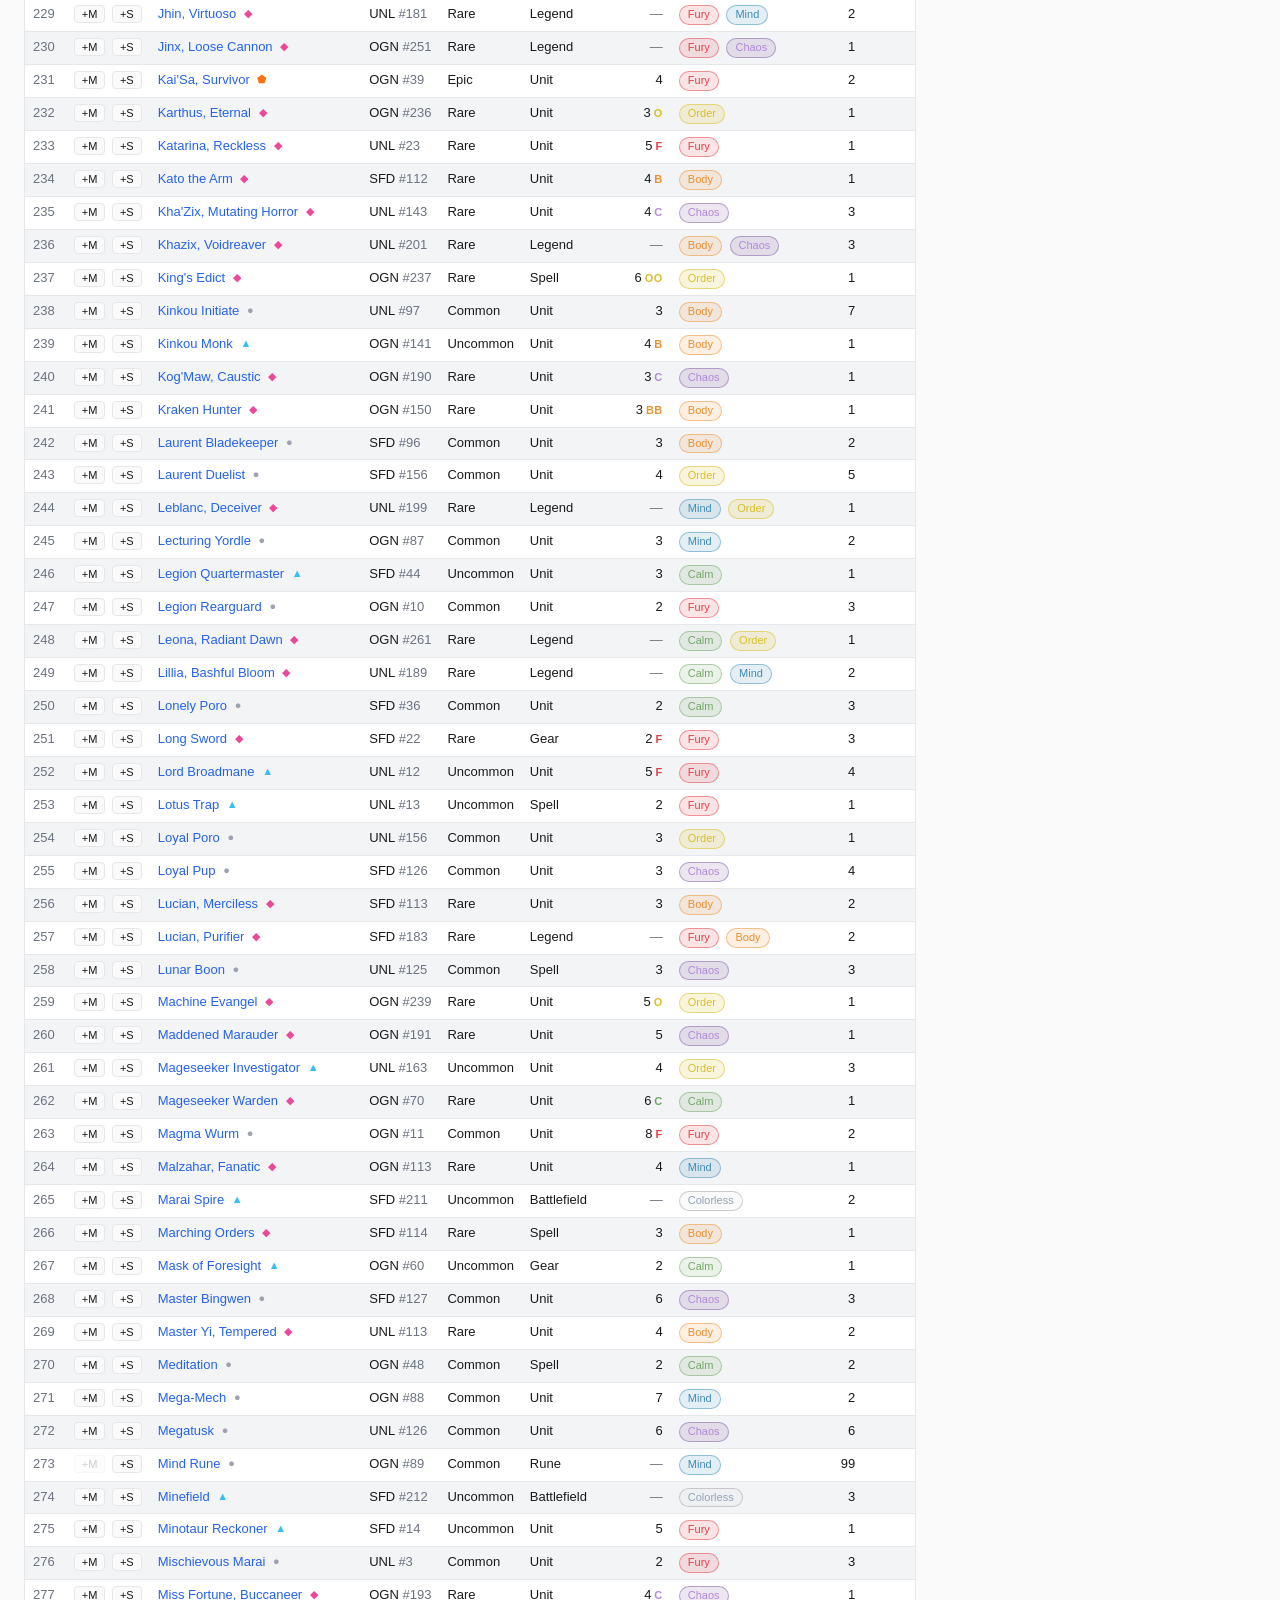
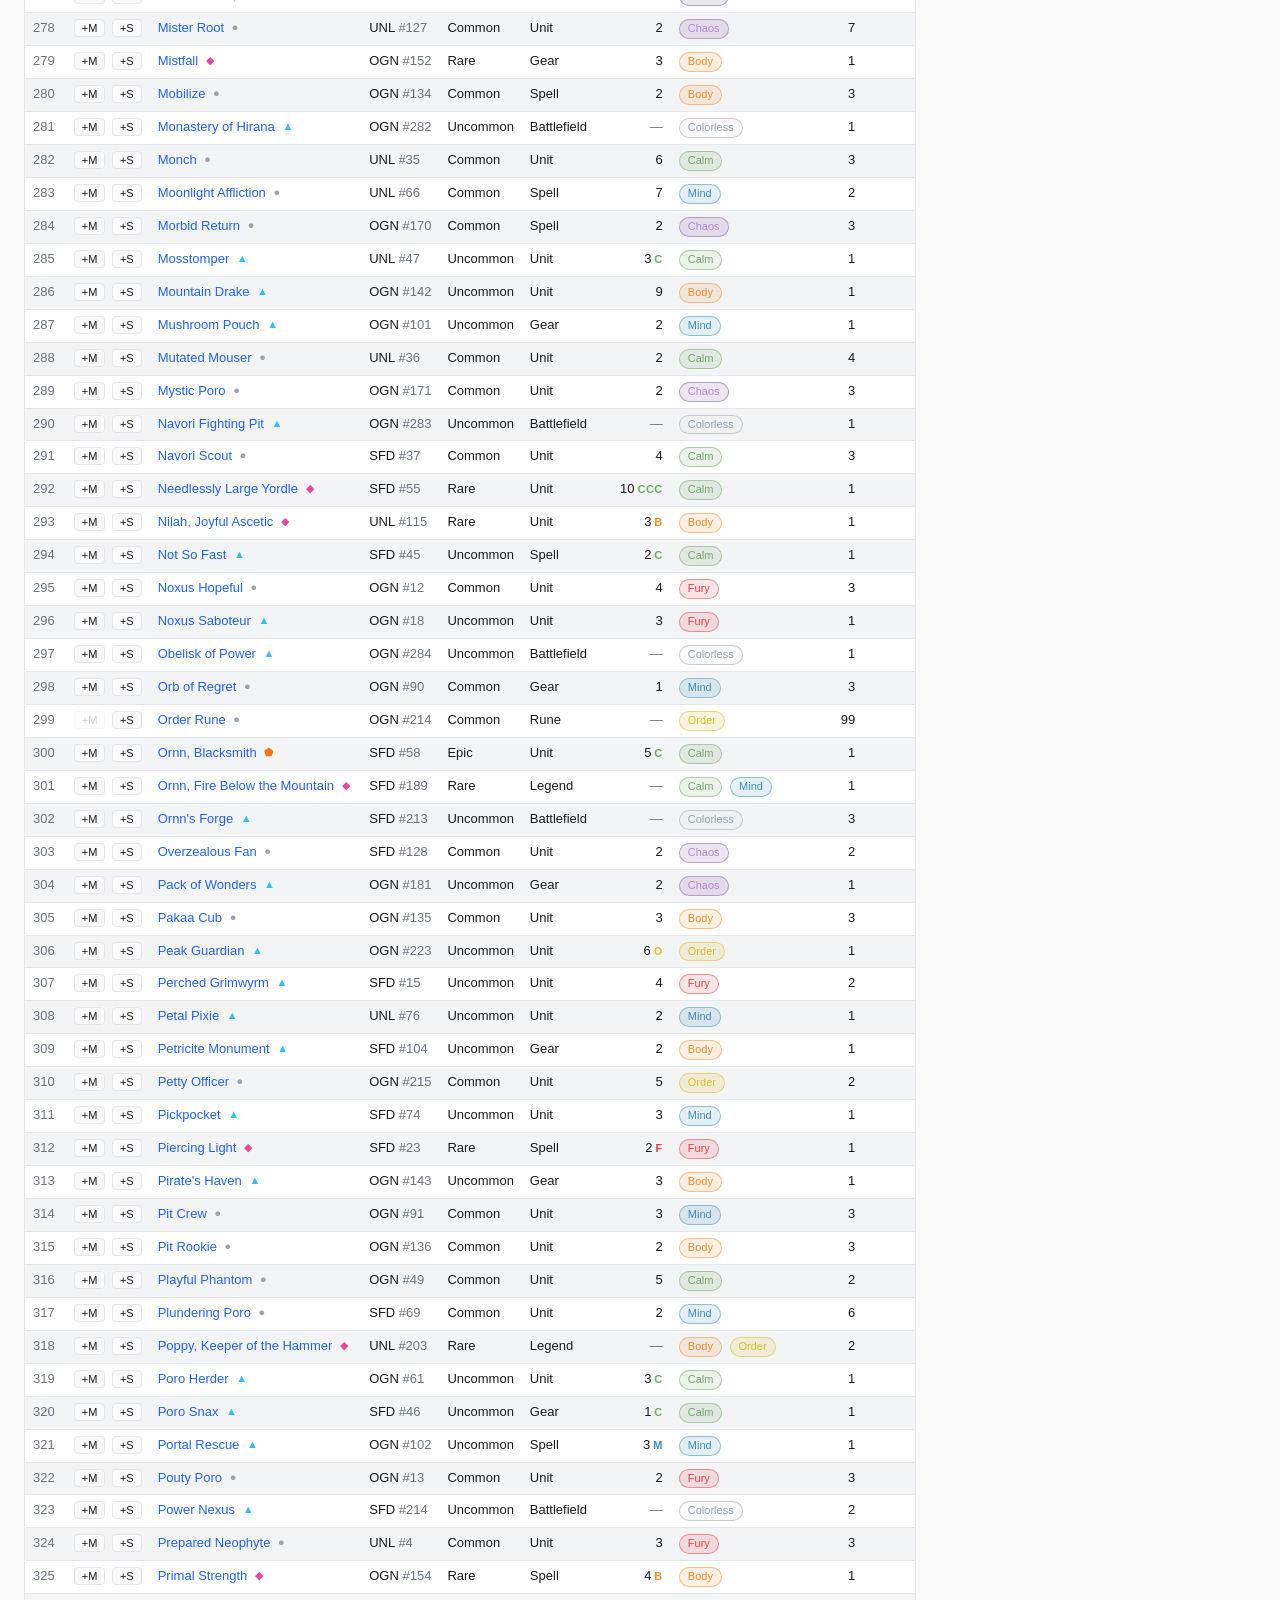
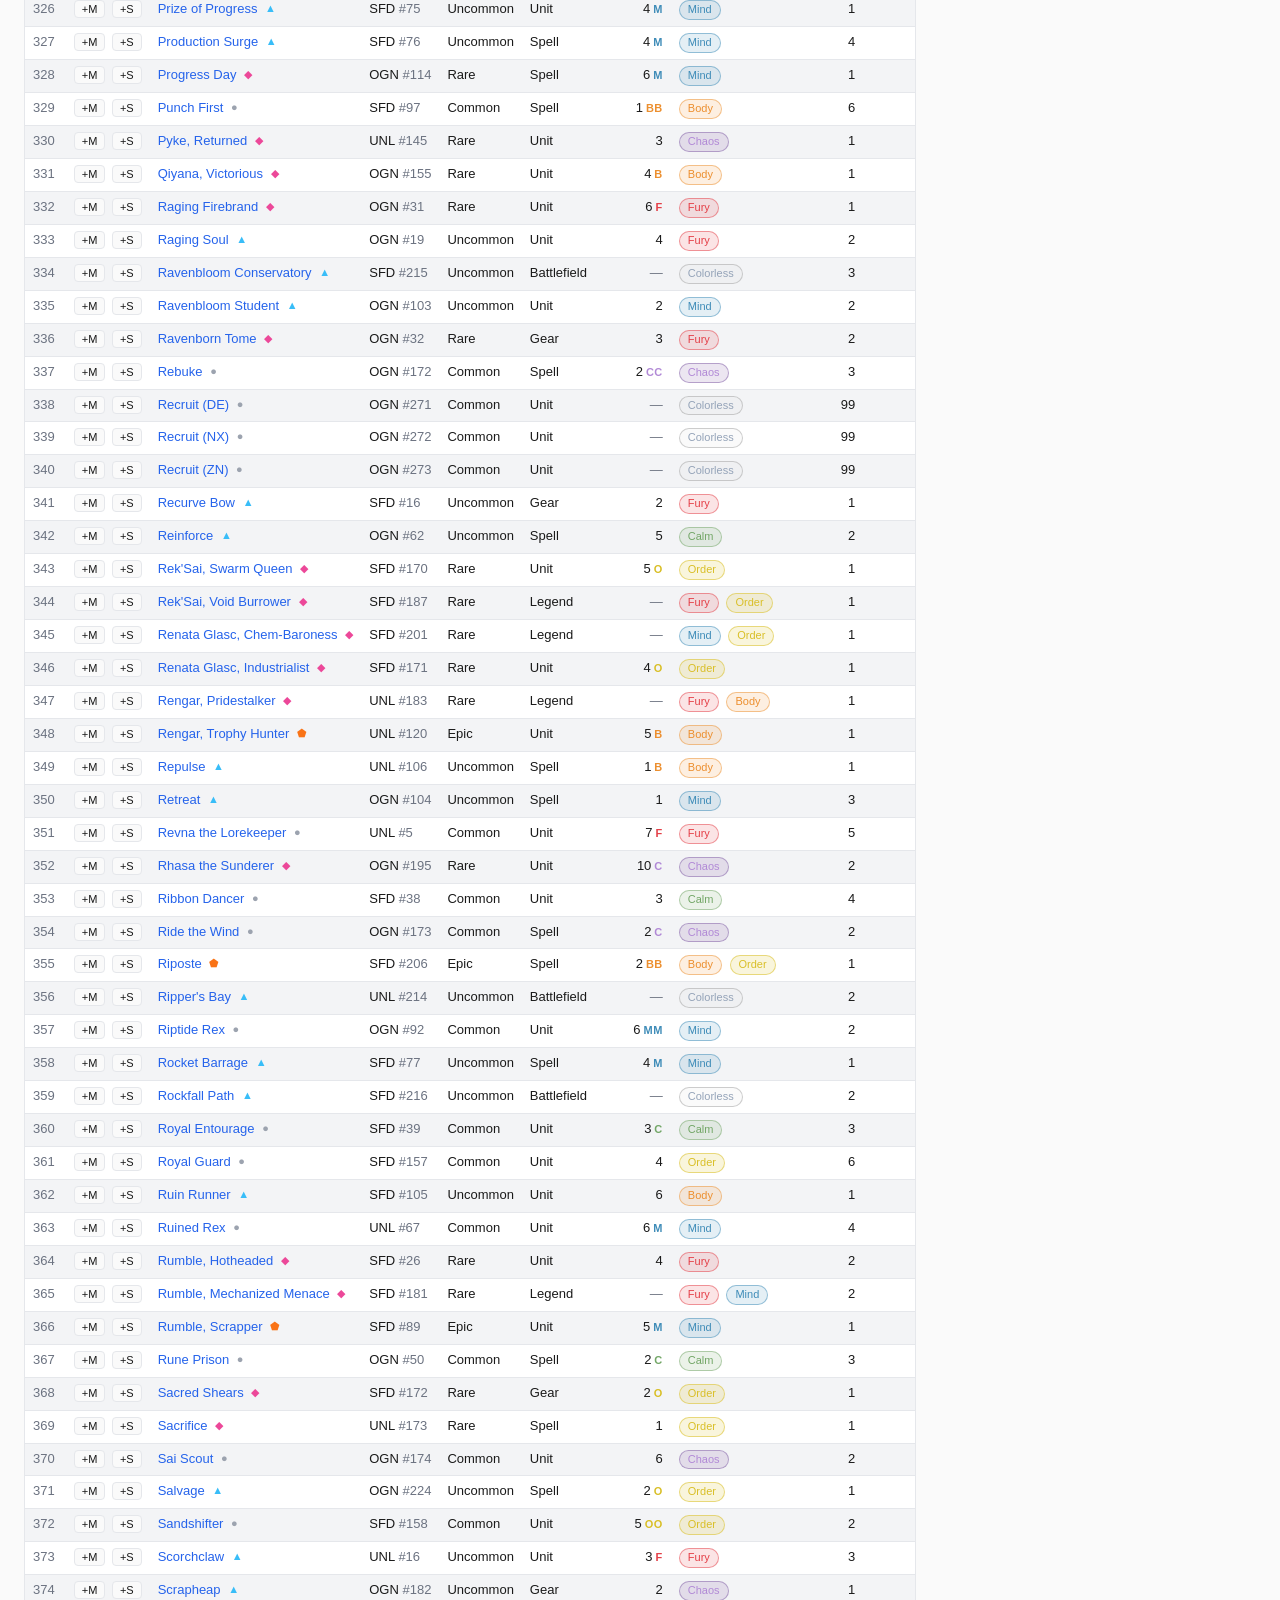
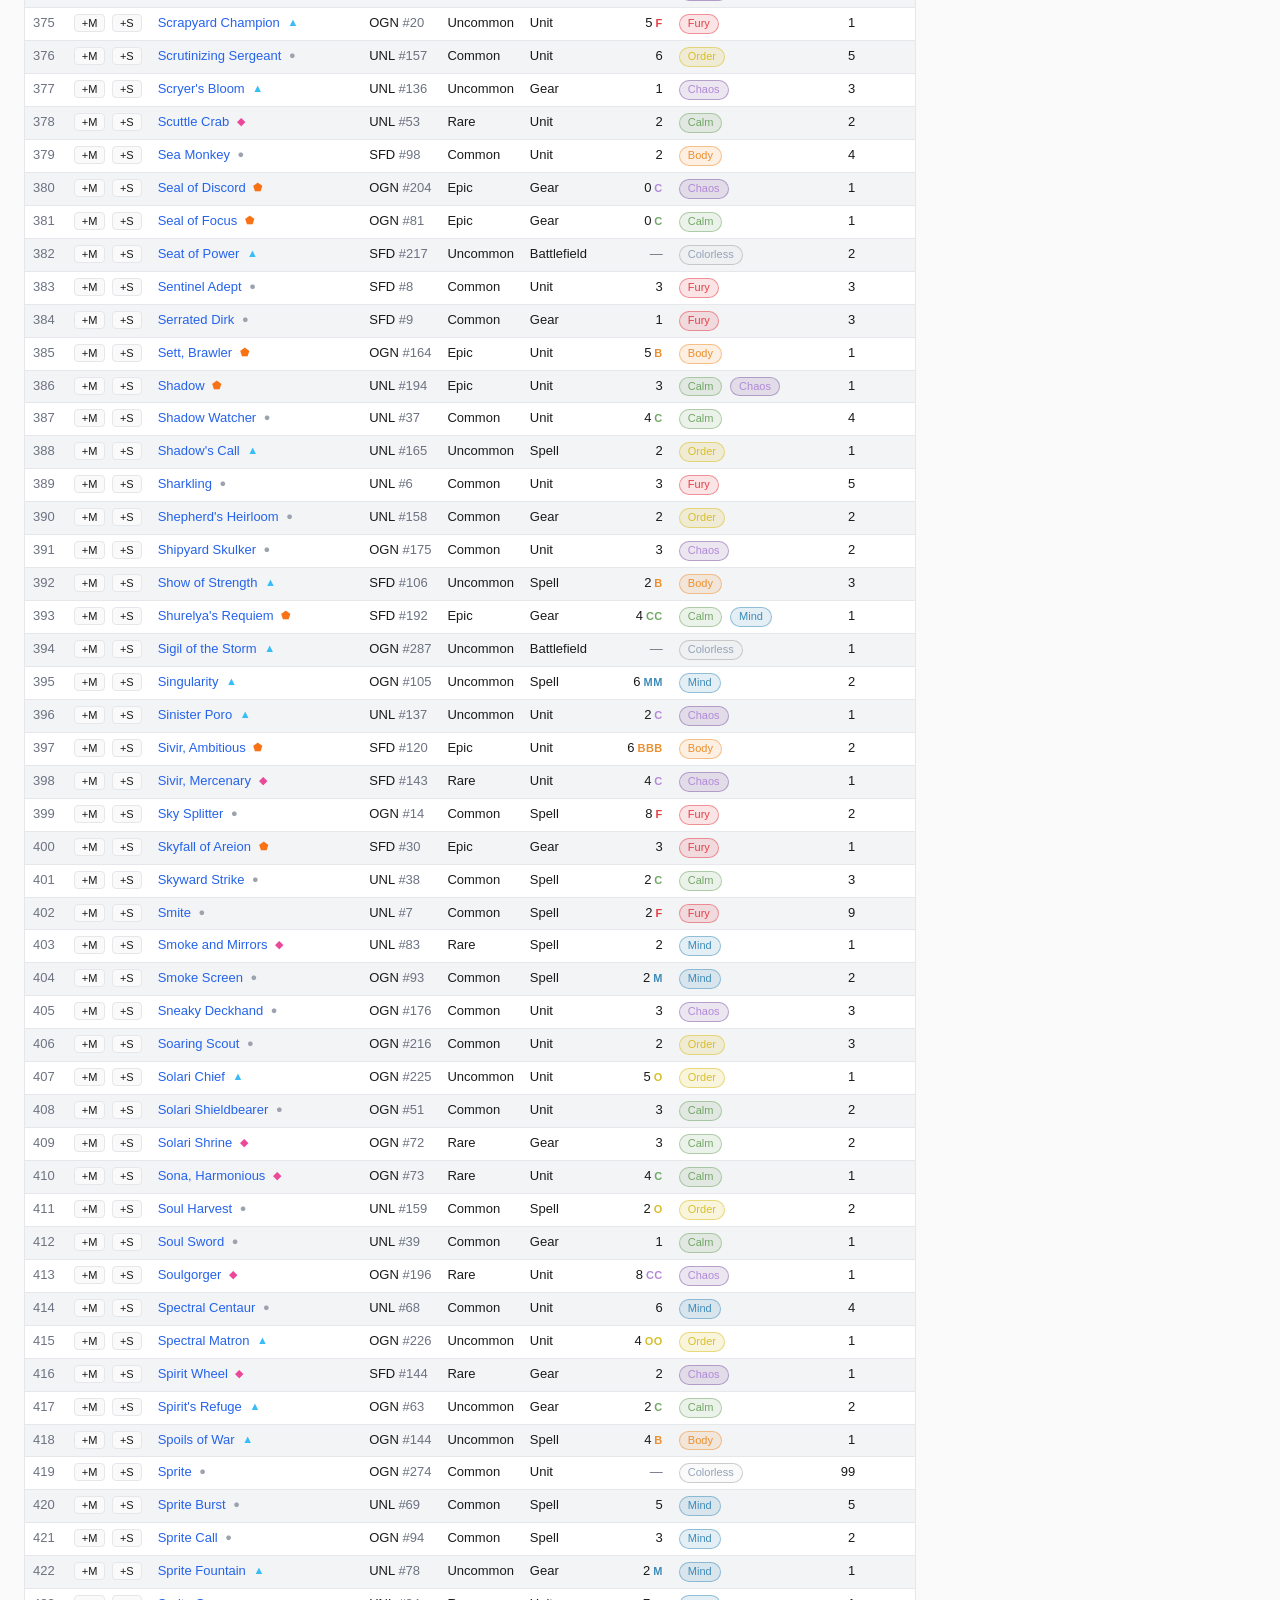
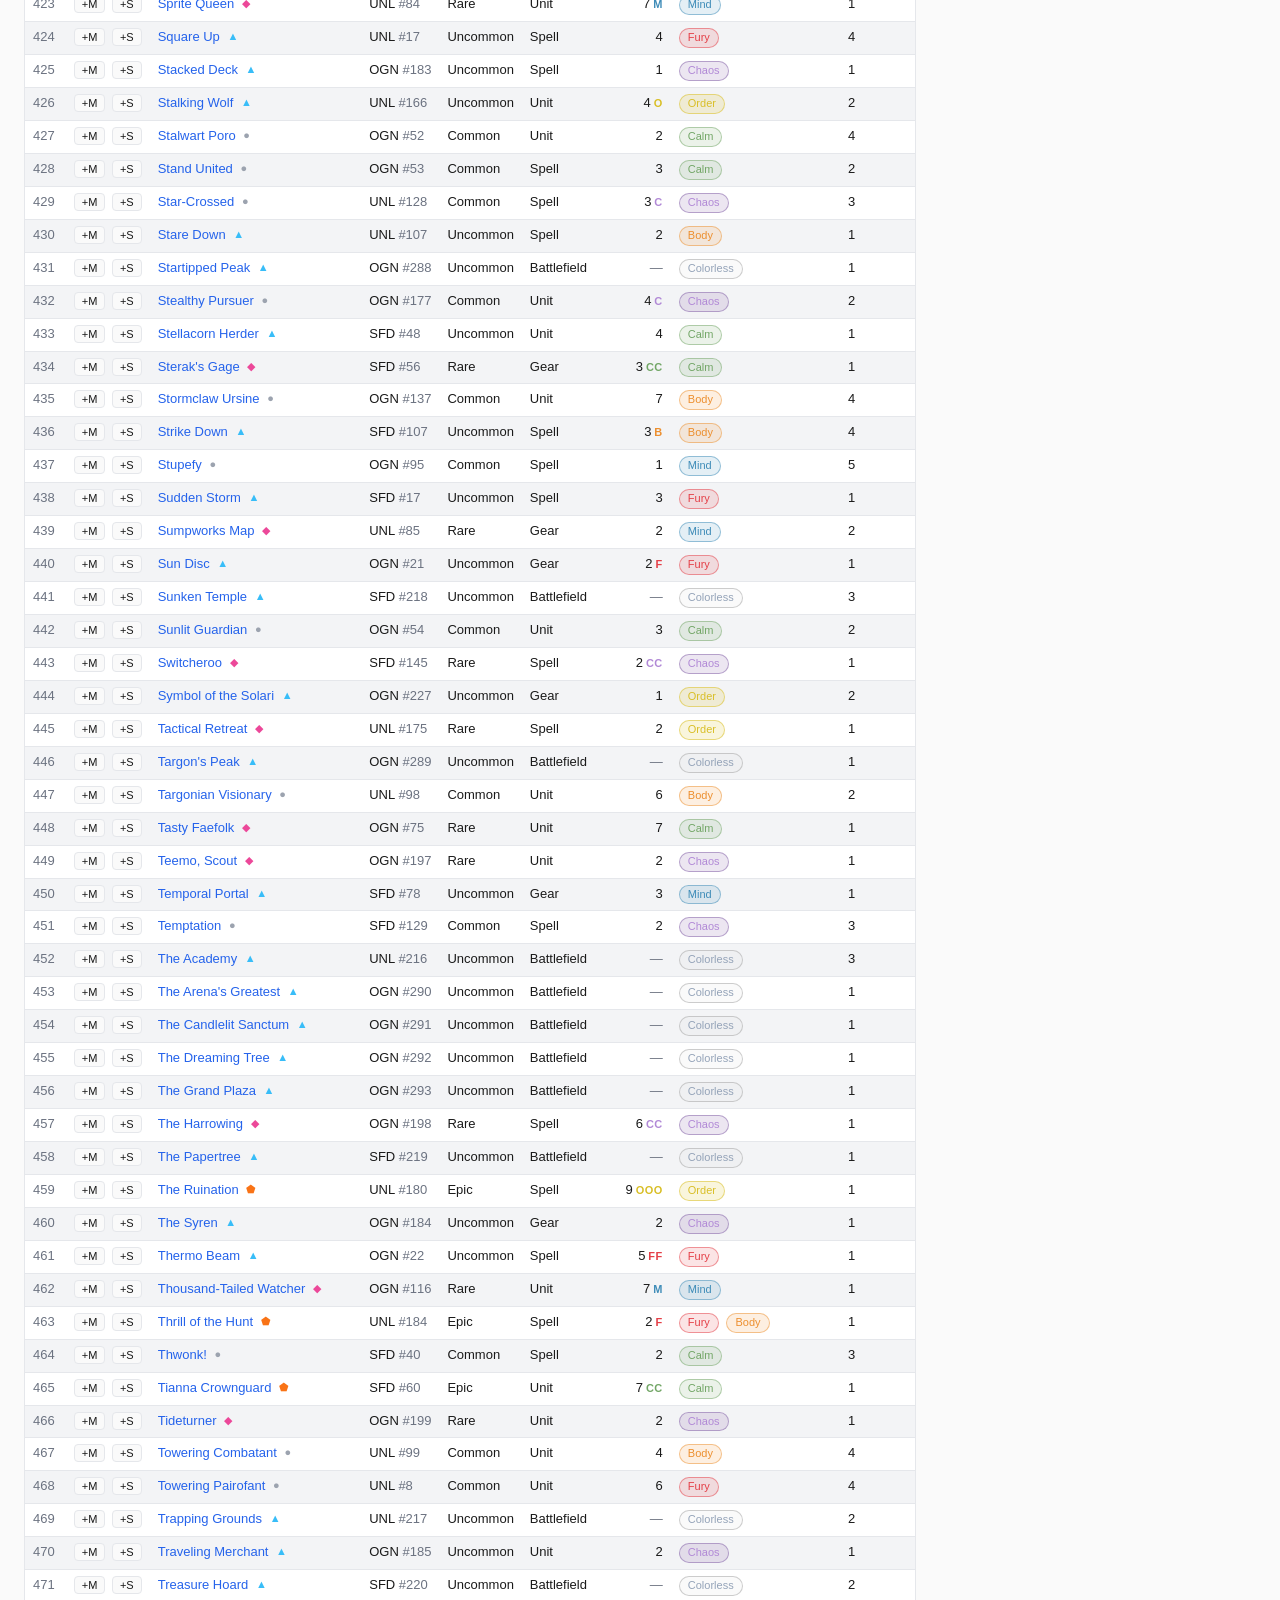
==== commit a65c77e6: "Recenter site on Builder + Lineup; retire the tournament-meta pages Riftdecks' per-IP backend diverg" ====
--- a/builder.html
+++ b/builder.html
@@ -5,14 +5,14 @@
   <meta name="viewport" content="width=device-width, initial-scale=1" />
   <script>(function(){try{var t=localStorage.getItem("theme");if(t==="dark"||t==="light"){document.documentElement.dataset.theme=t}else if(window.matchMedia&&window.matchMedia("(prefers-color-scheme: dark)").matches){document.documentElement.dataset.theme="dark"}}catch(e){}})();</script>
   <title>Riftbound — deck builder</title>
-  <link rel="stylesheet" href="styles.css?v=30" />
+  <link rel="stylesheet" href="styles.css?v=31" />
   <link rel="stylesheet" href="collection.css?v=15" />
 </head>
 <body>
   <header>
     <div class="header-row">
       <h1>Builder</h1>
-      <a class="back-link" href="./">← Main dashboard</a>
+      <a class="back-link" href="./">← Home</a>
     </div>
     <p id="meta" class="muted"></p>
     <p id="sheet-status" class="muted sheet-status"></p>
@@ -189,7 +189,7 @@
   <script src="collection-owned.js"></script>
   <script src="collection-enroute.js"></script>
   <script src="collection-sheet.js"></script>
-  <script src="collection-app.js?v=15"></script>
+  <script src="collection-app.js?v=16"></script>
   <script src="theme.js?v=1"></script>
 </body>
 </html>
--- a/styles.css
+++ b/styles.css
@@ -766,3 +766,24 @@
 }
 .median-section .name a { color: var(--accent); text-decoration: none; }
 .median-section .name a:hover { text-decoration: underline; }
+
+/* ---------- Retirement chrome (2026-06 recentering) ---------- */
+/* Amber one-liner under retired-page headers. Same voice as
+   .sheet-status.warn but standalone (no JS state). */
+.retired-banner {
+  margin: 4px 0 6px;
+  font-size: 12px;
+  color: #fbbf24;
+}
+.retired-banner::before { content: "⚠ "; }
+
+/* Muted archive footer on the Lineup homepage. */
+.retired-tools {
+  margin-top: 28px;
+  padding-top: 10px;
+  border-top: 1px solid var(--border);
+  font-size: 12px;
+}
+.retired-tools a { color: var(--muted); text-decoration: underline; }
+.retired-tools a:hover { color: var(--accent); }
+.retired-tools .frozen-note { font-style: italic; }
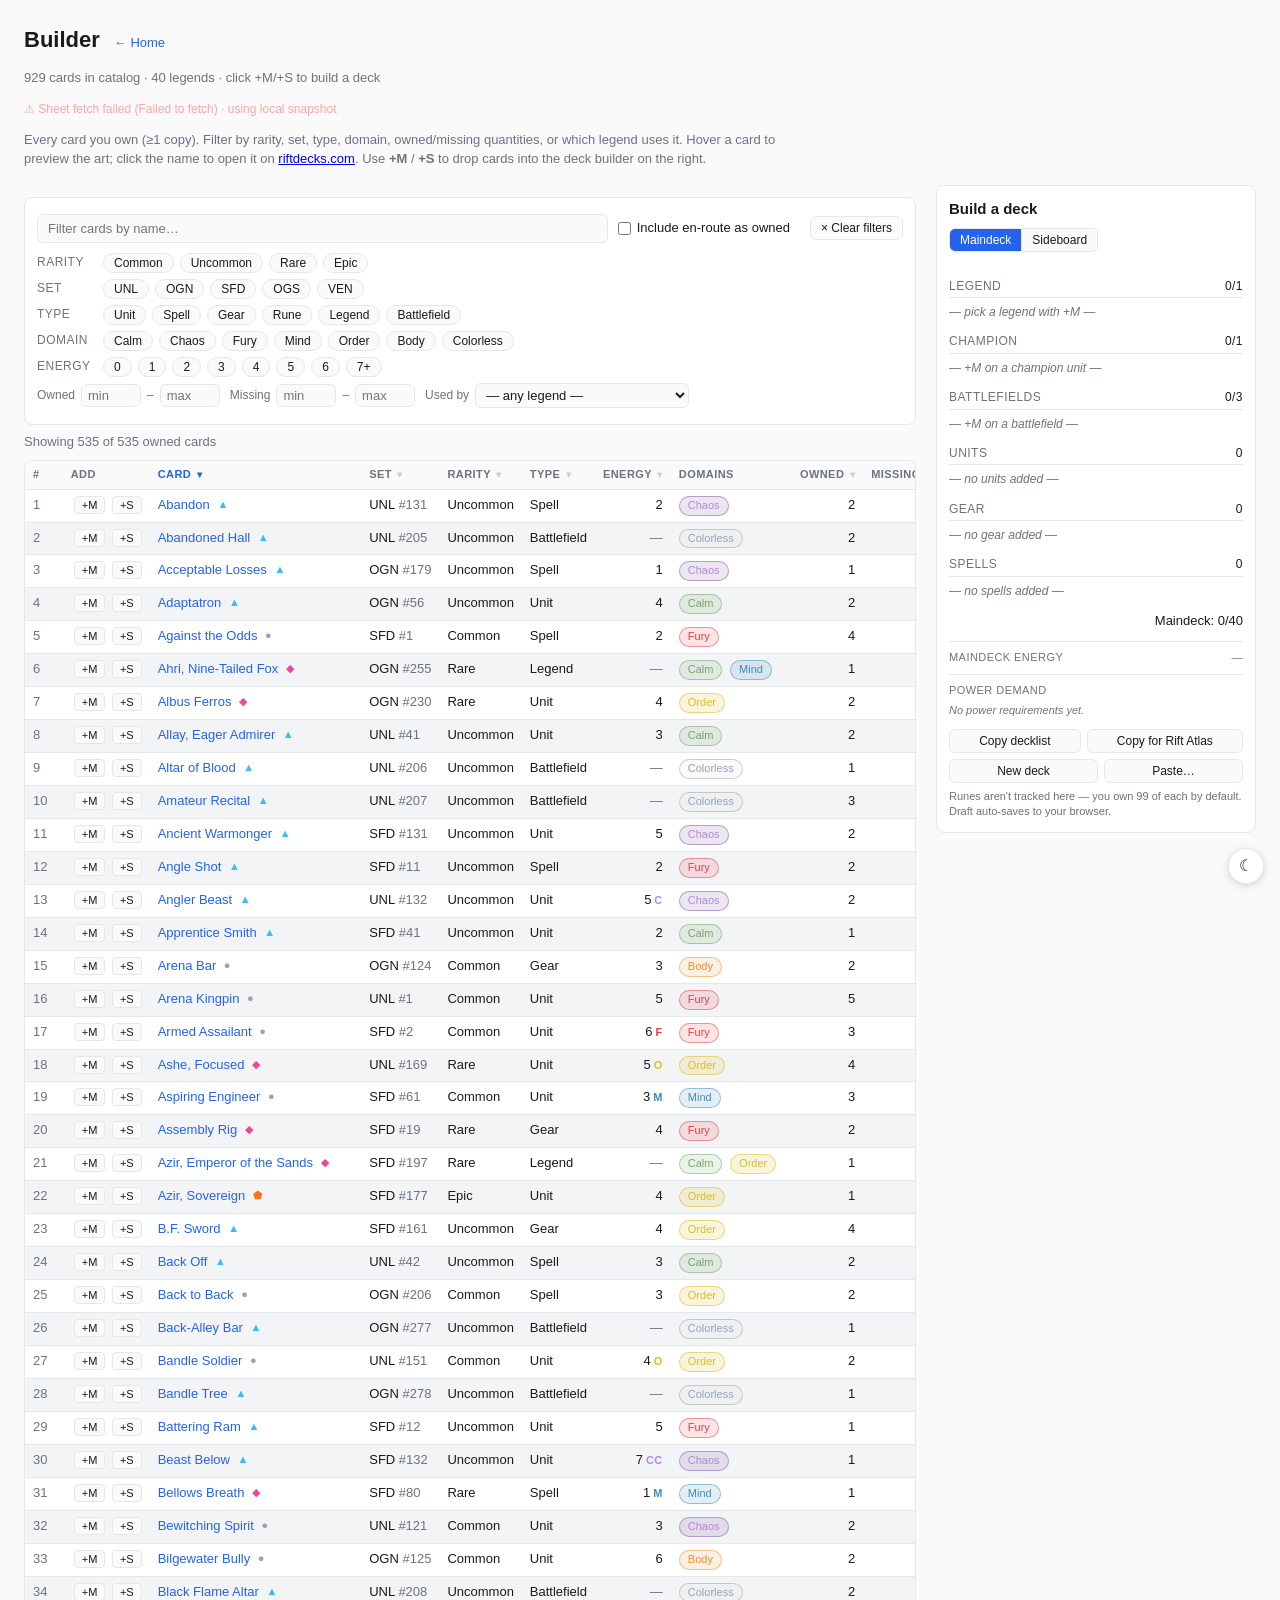
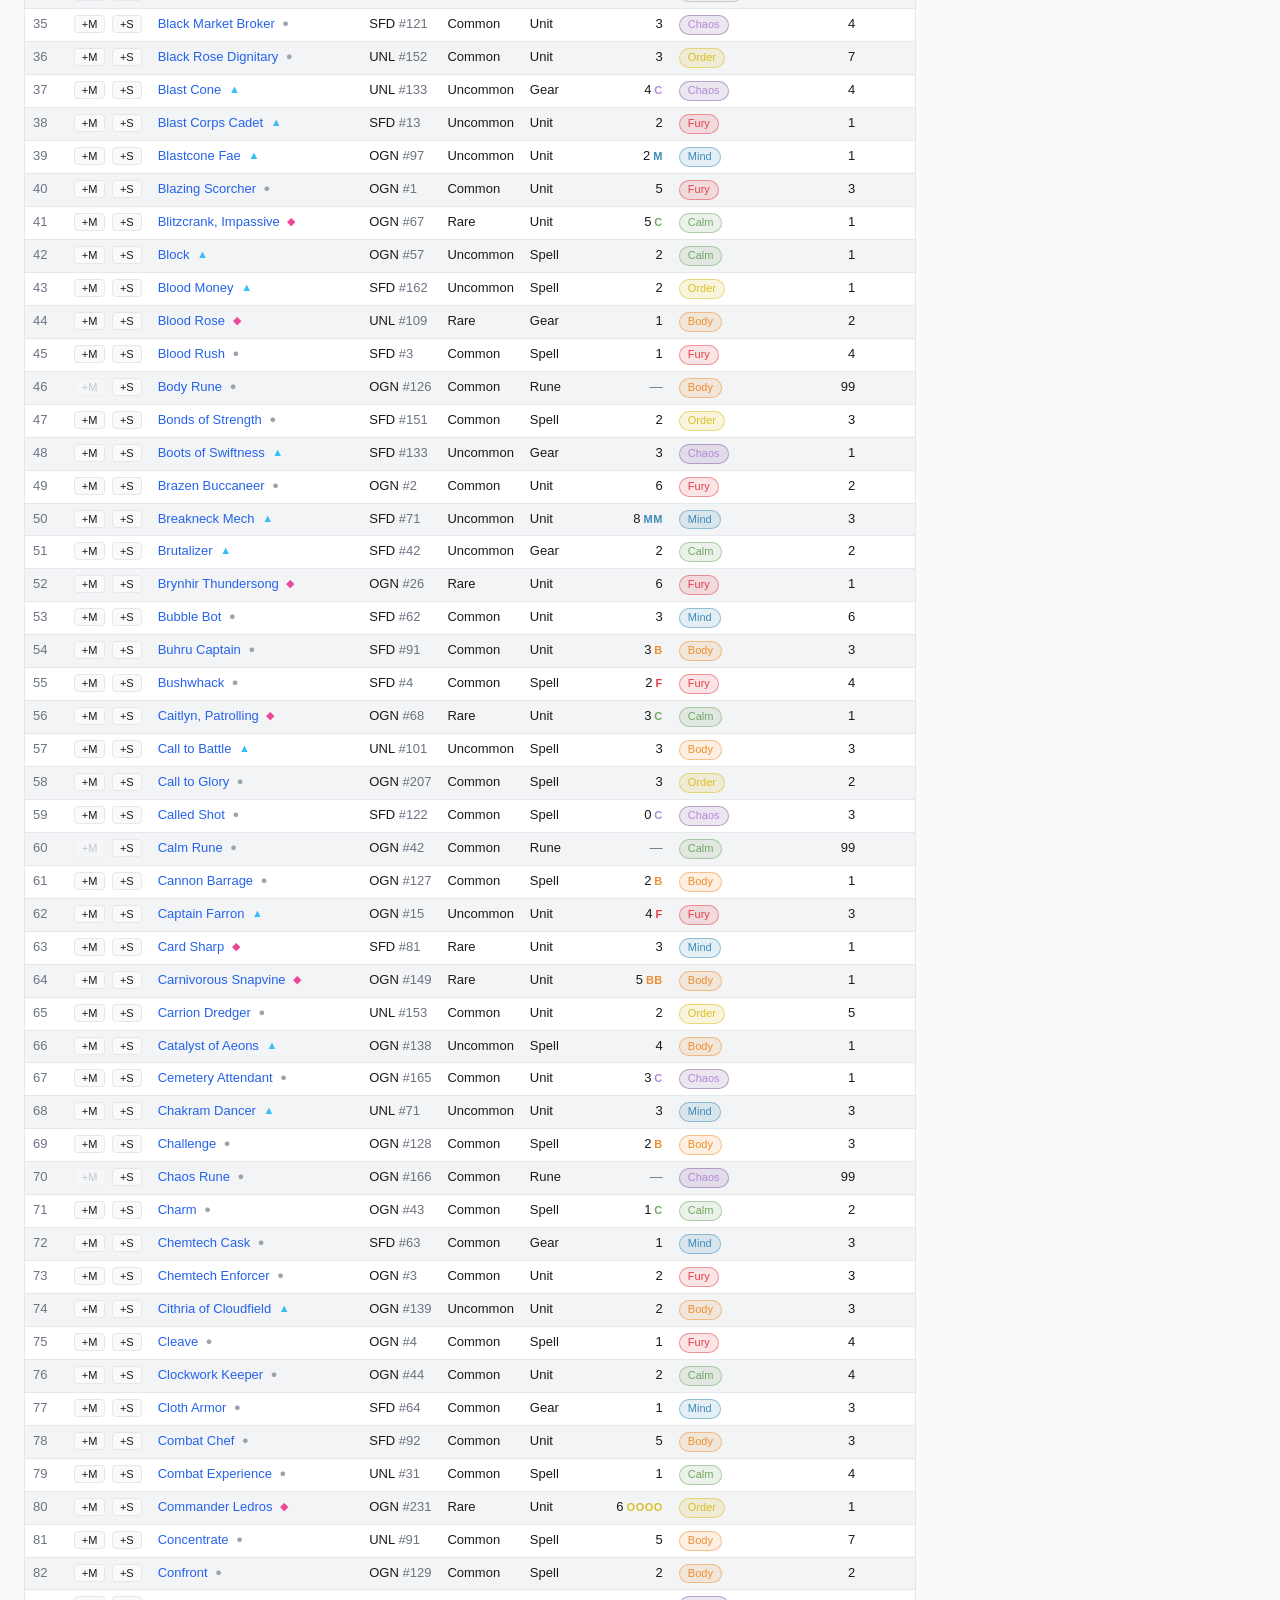
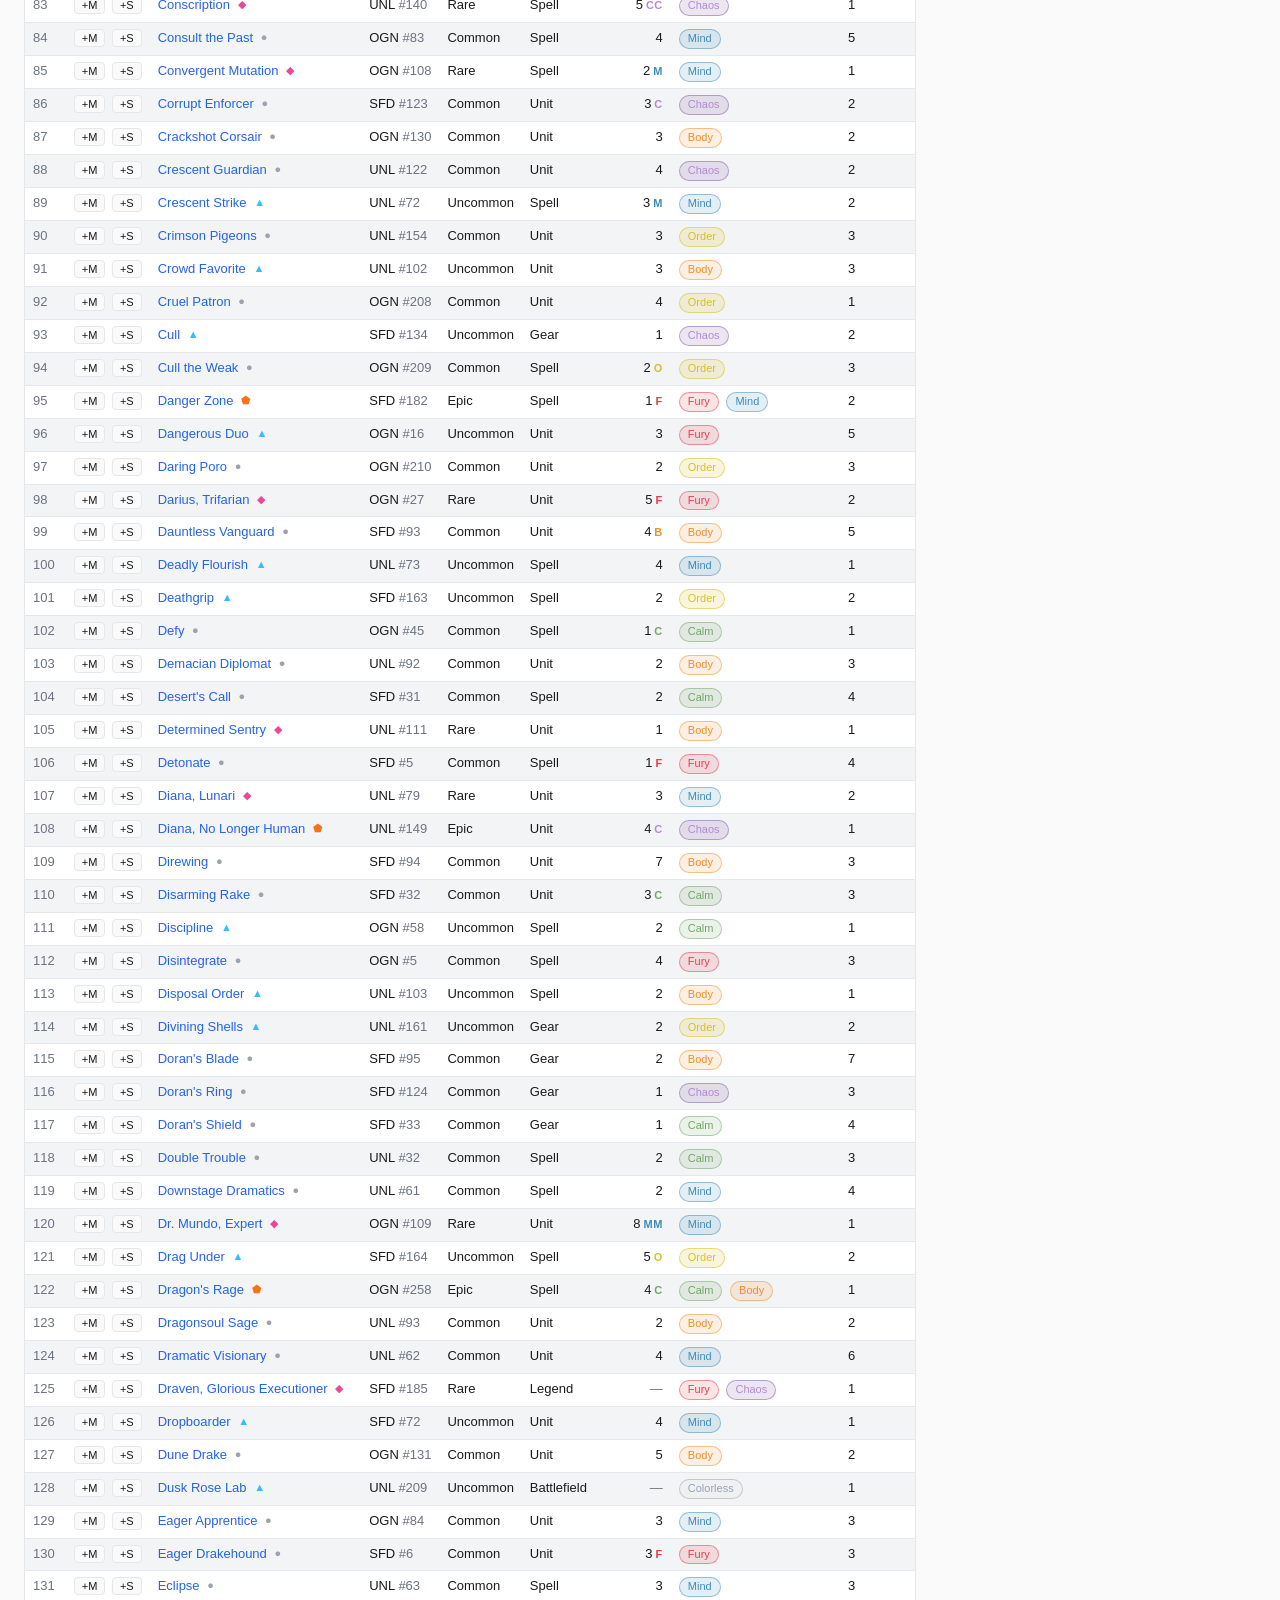
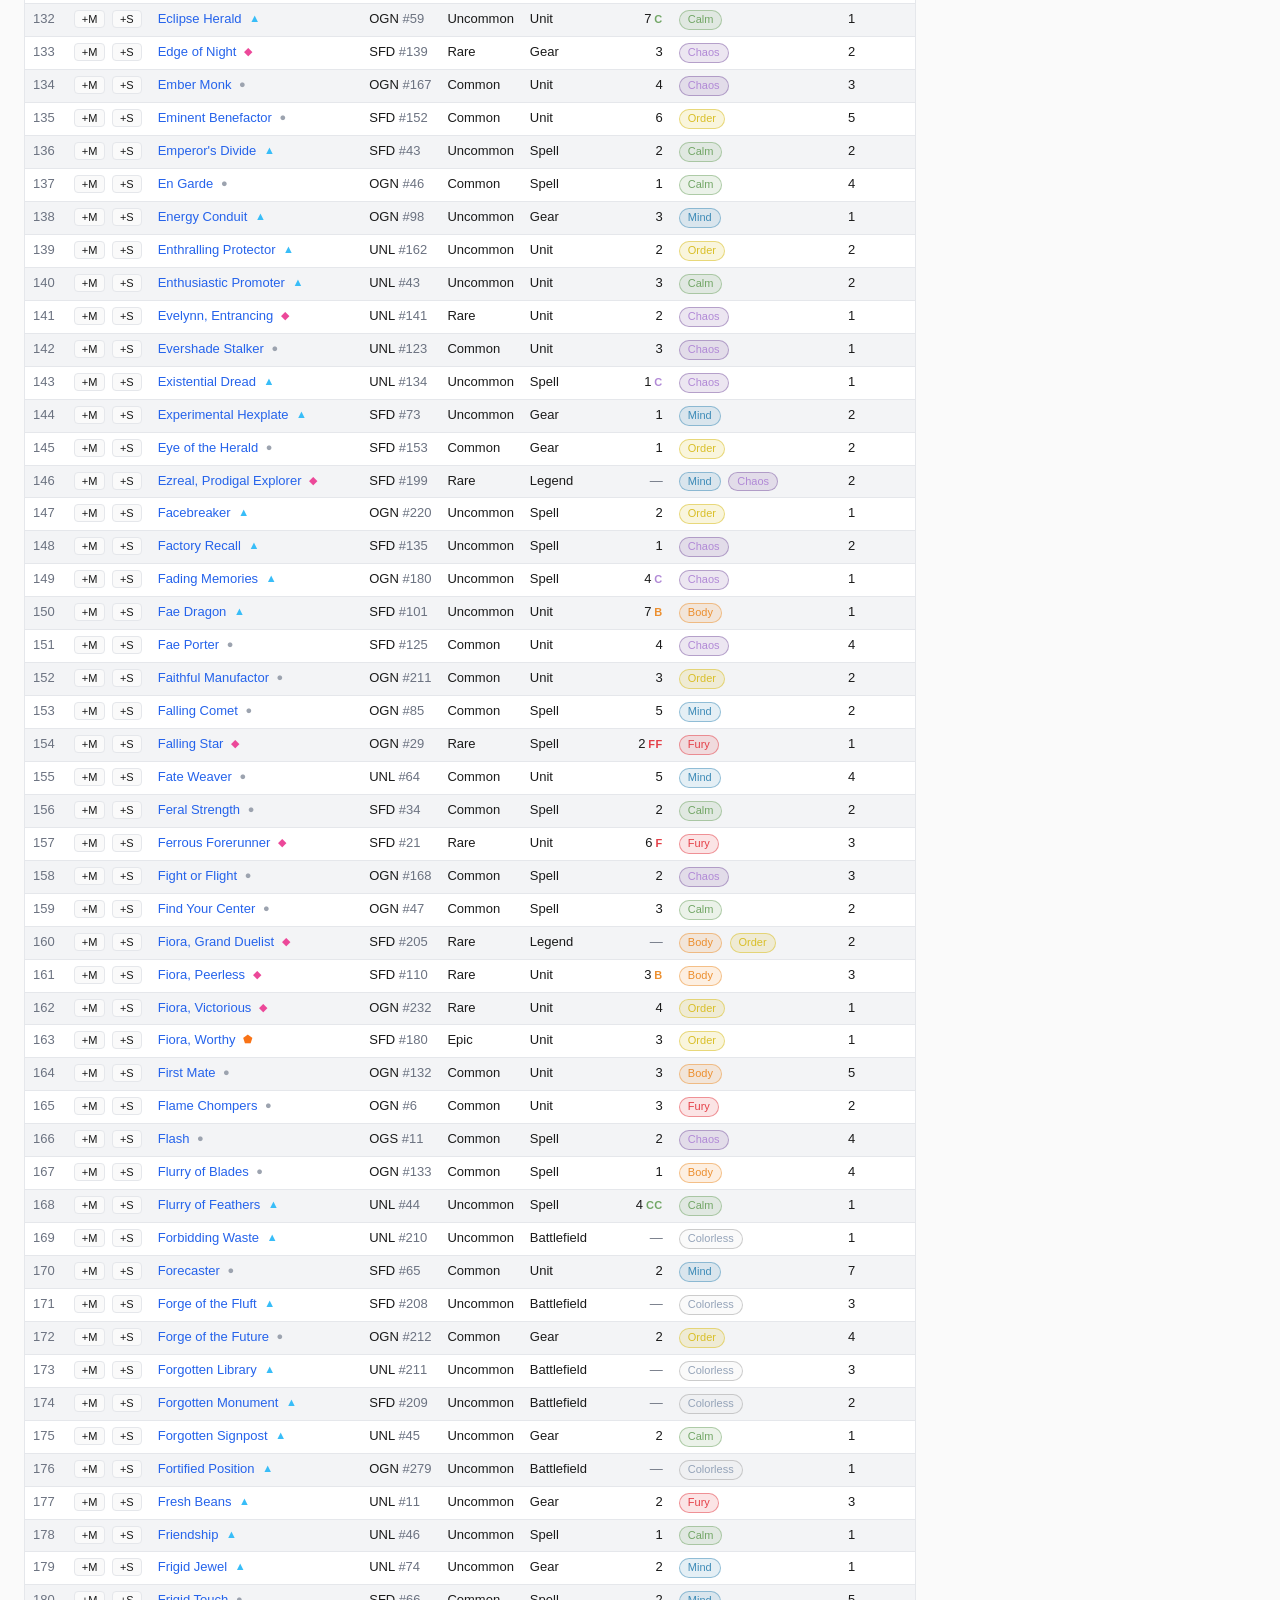
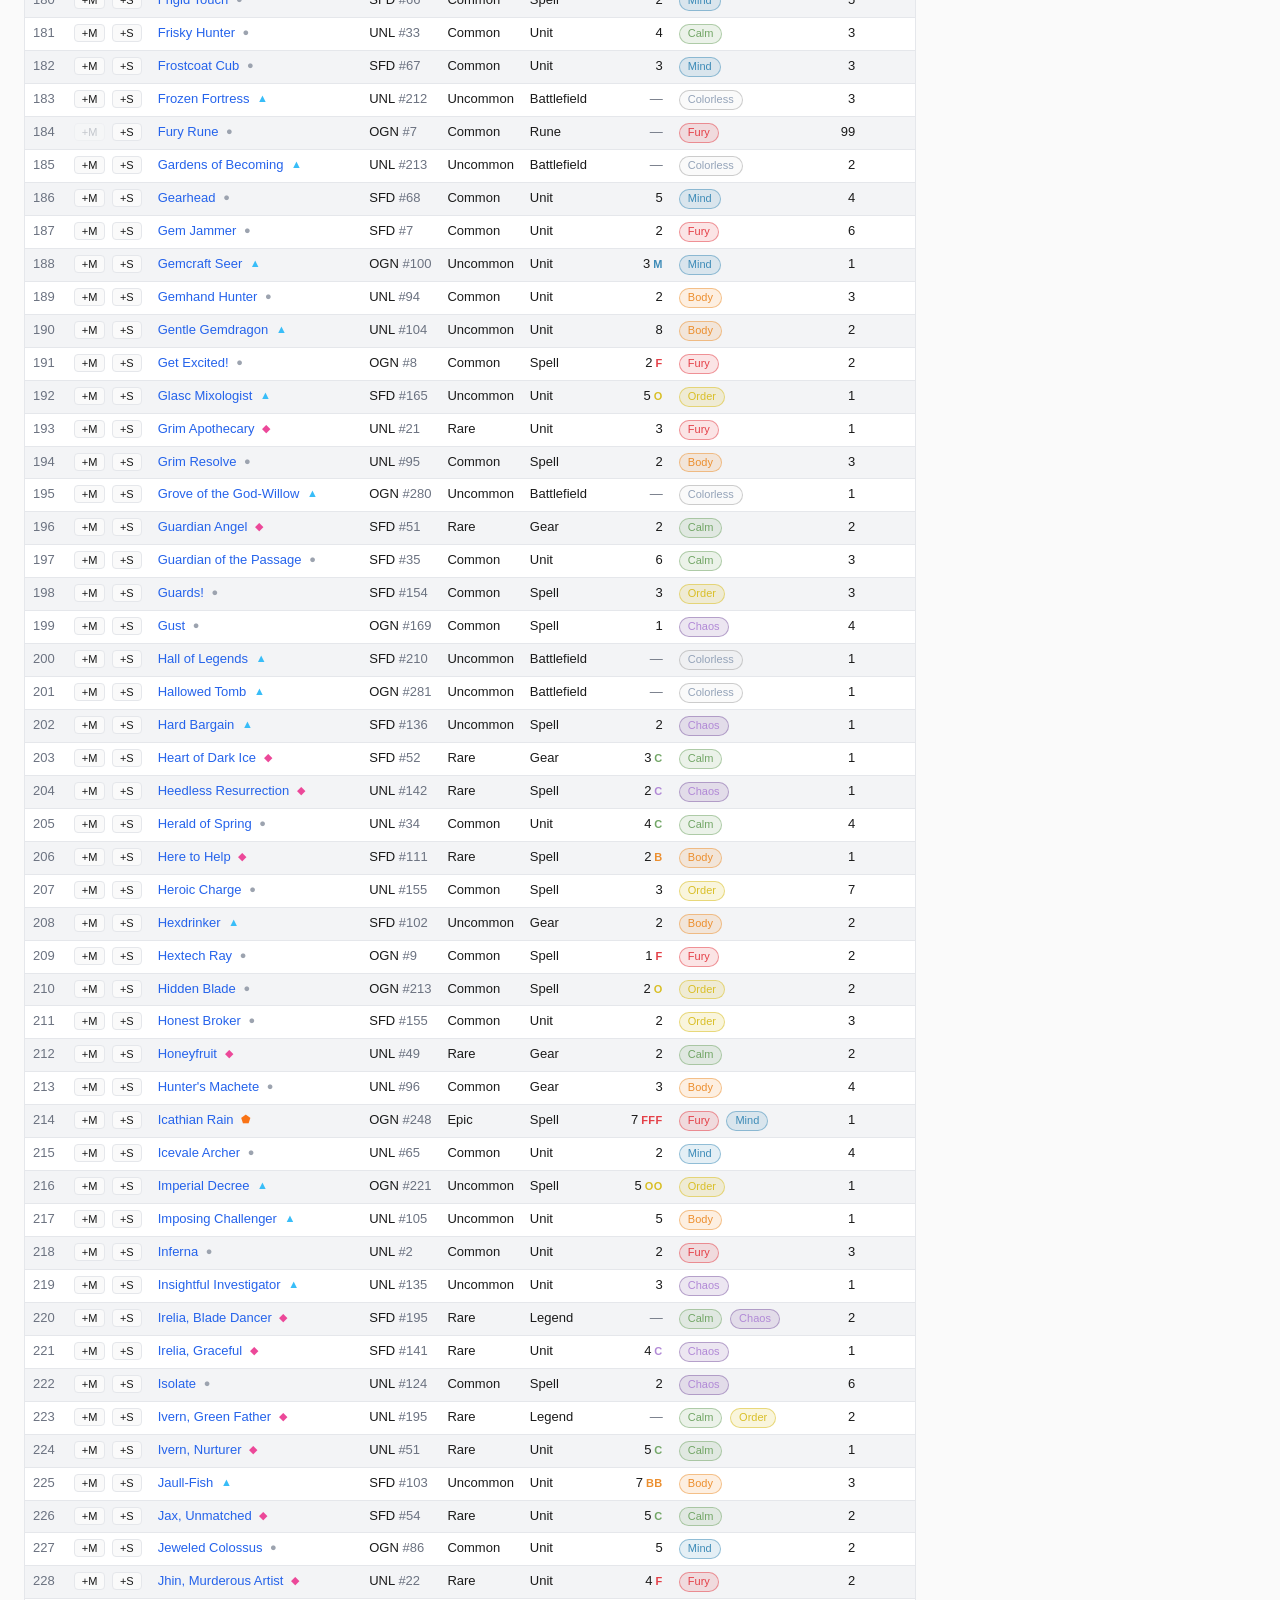
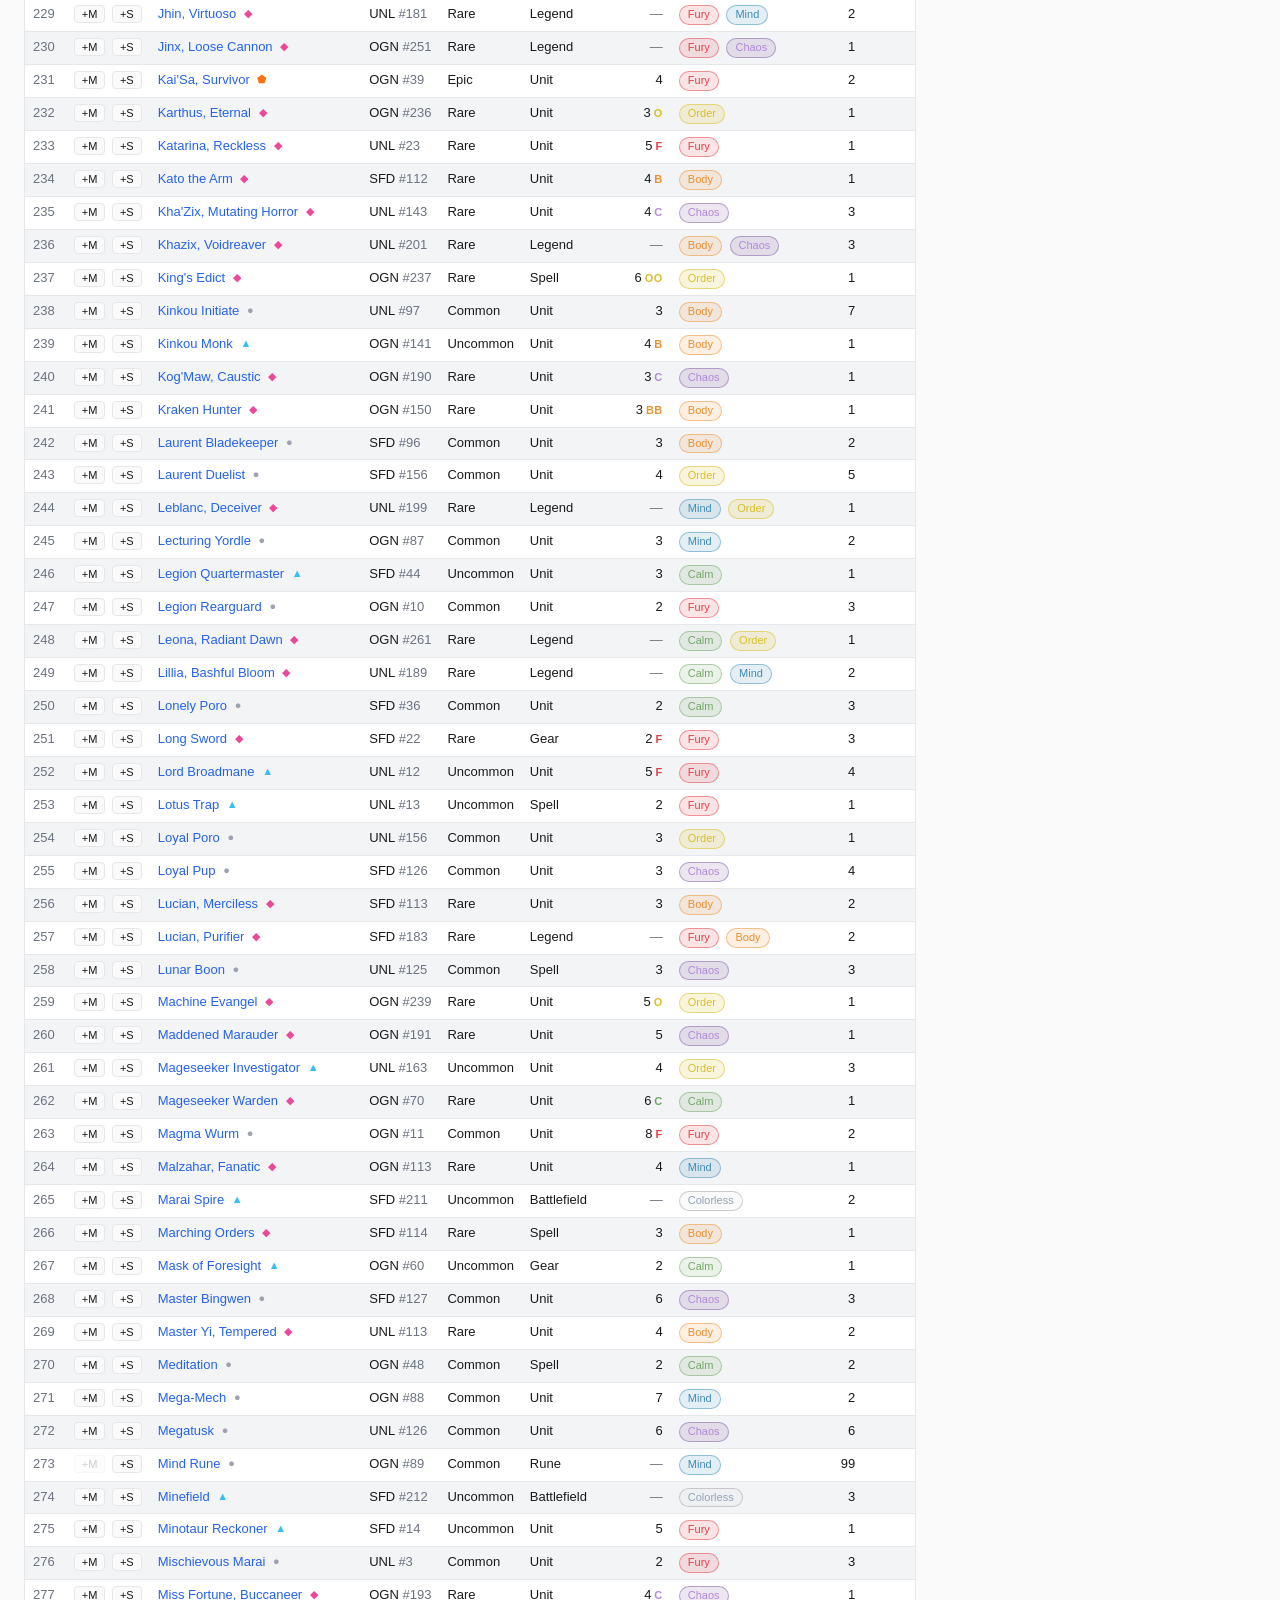
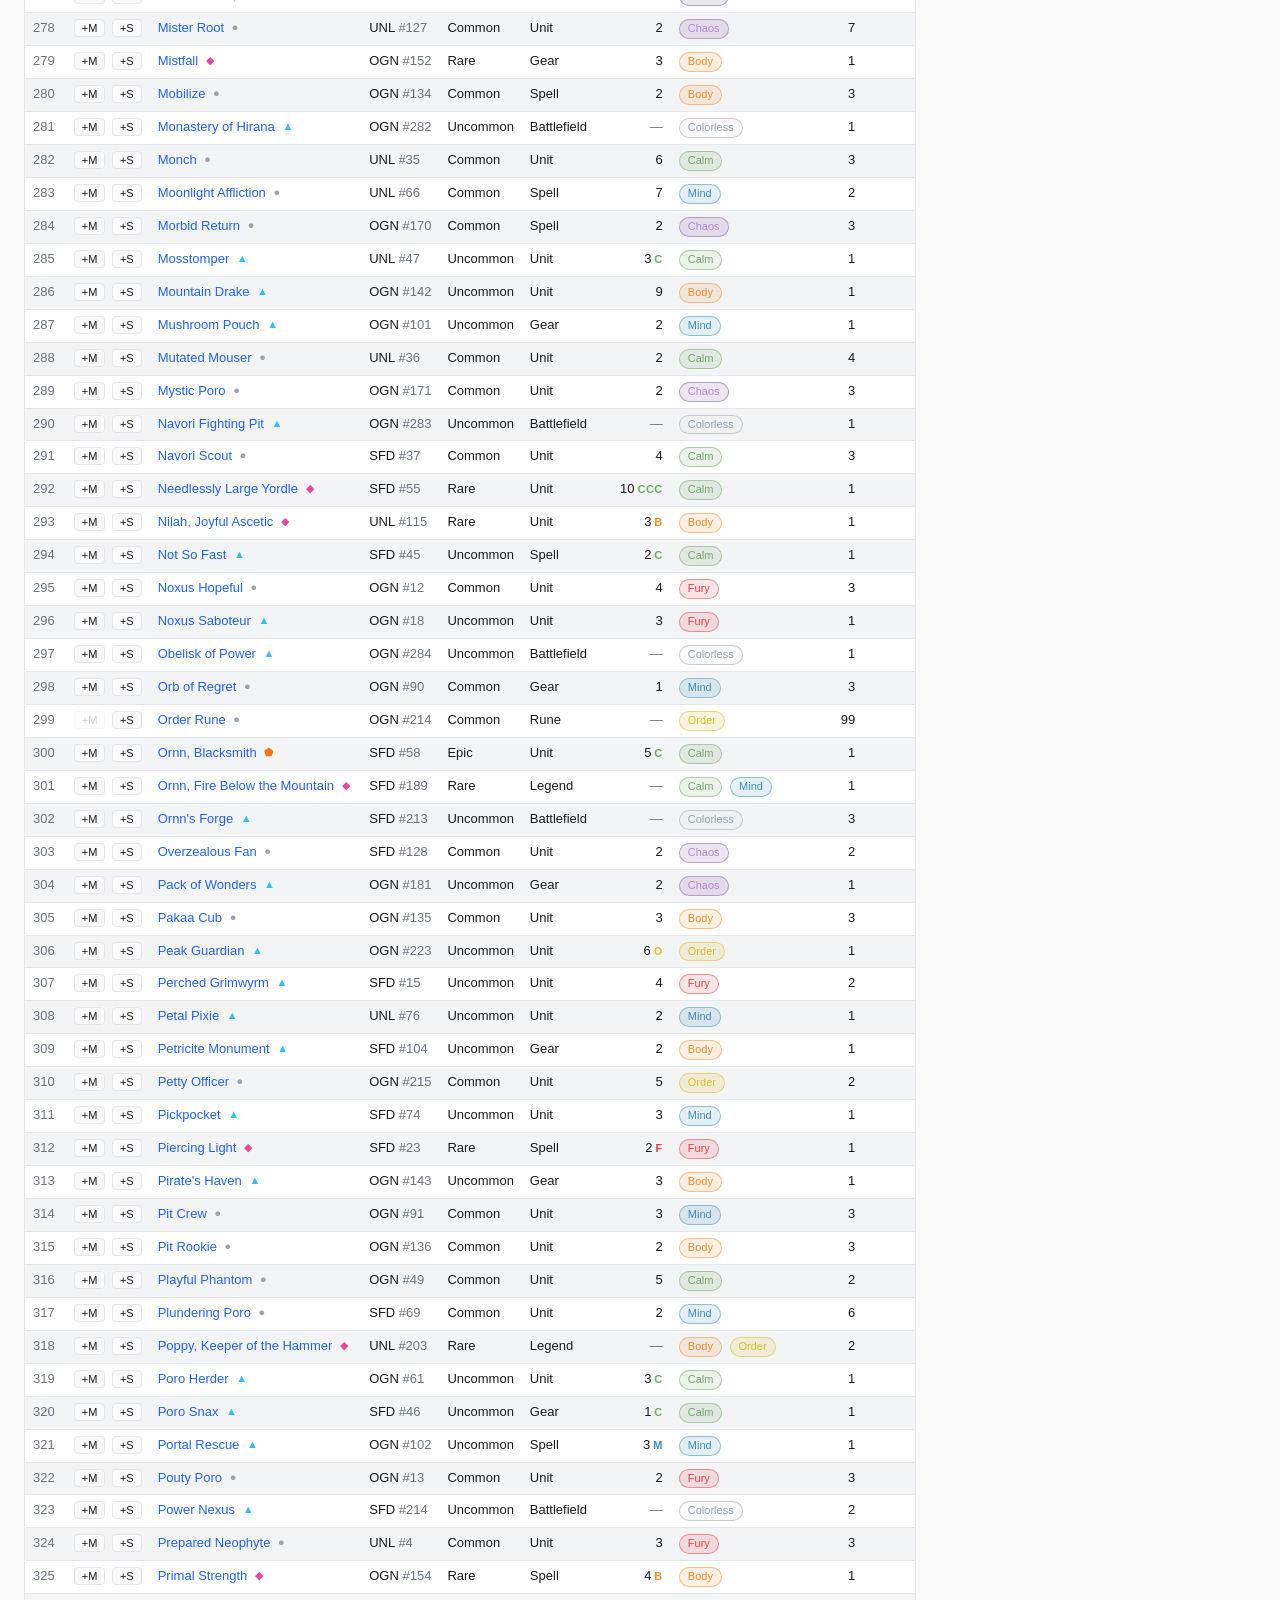
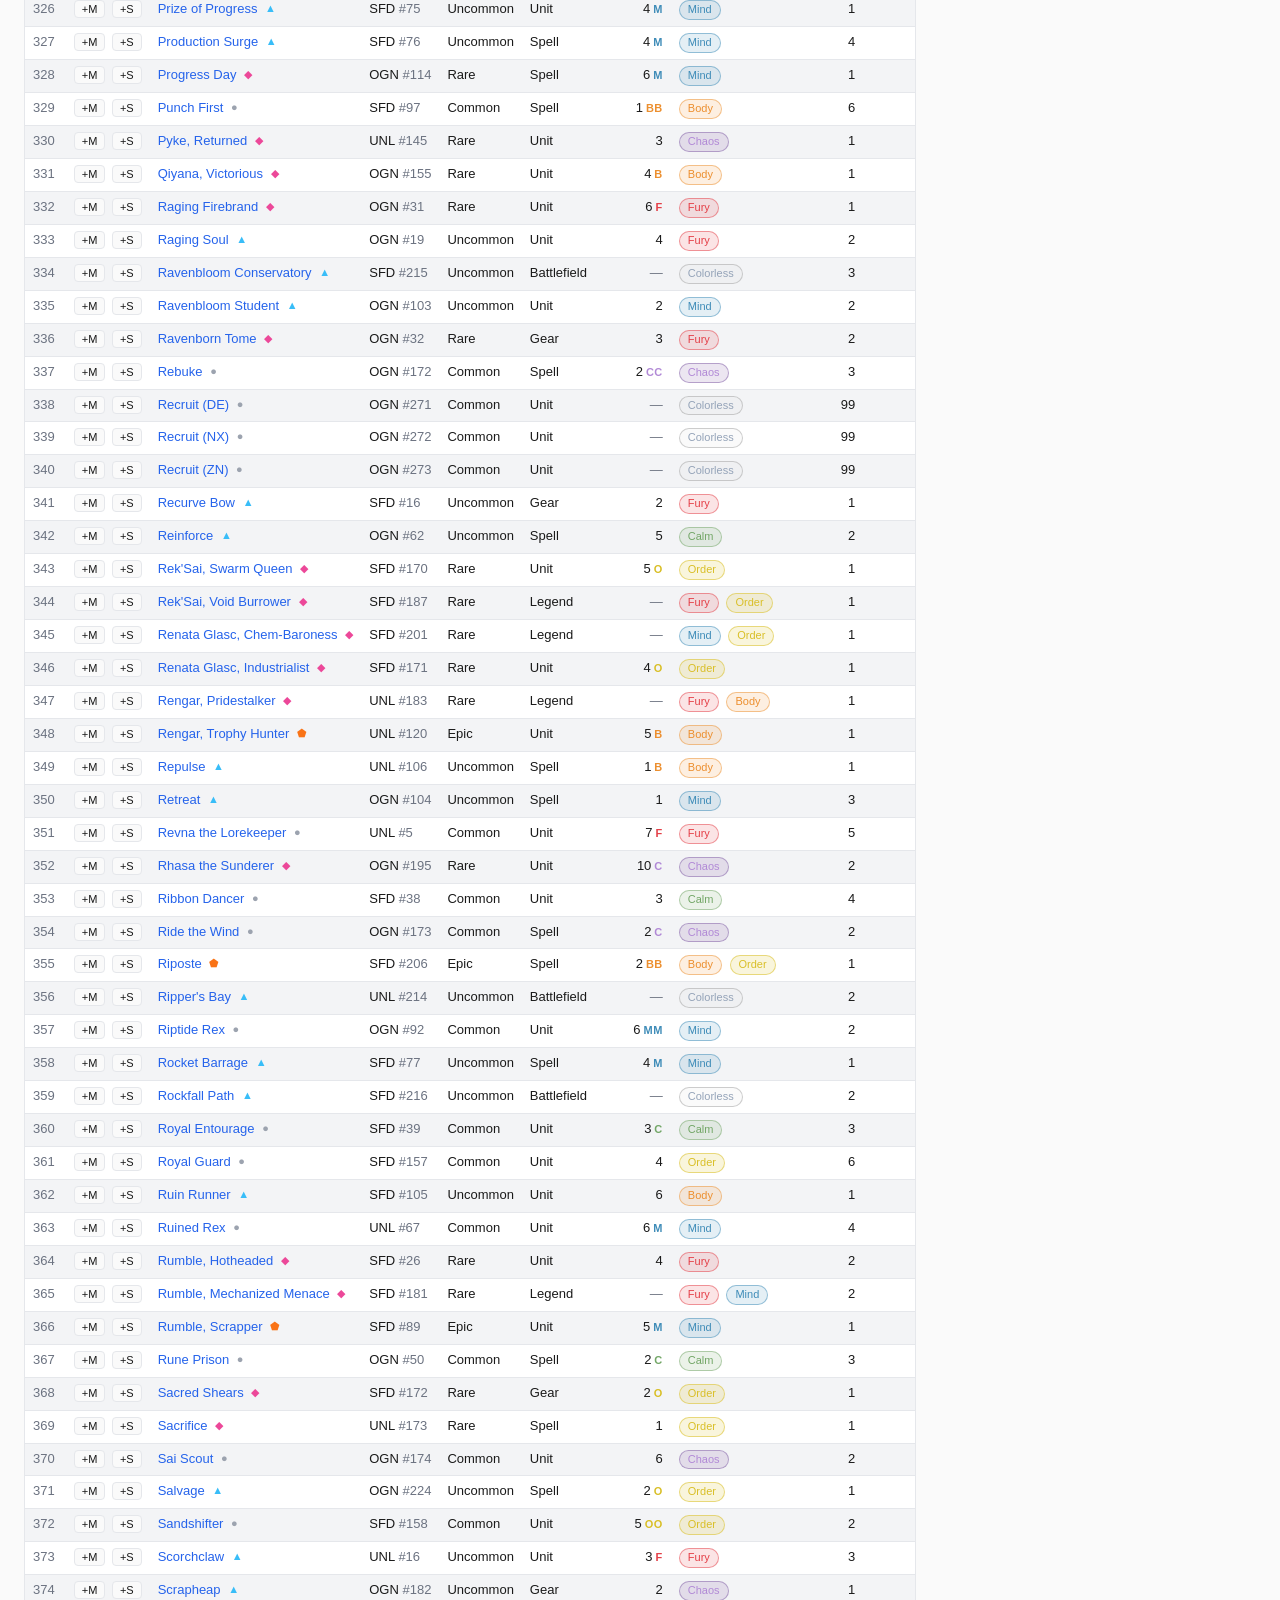
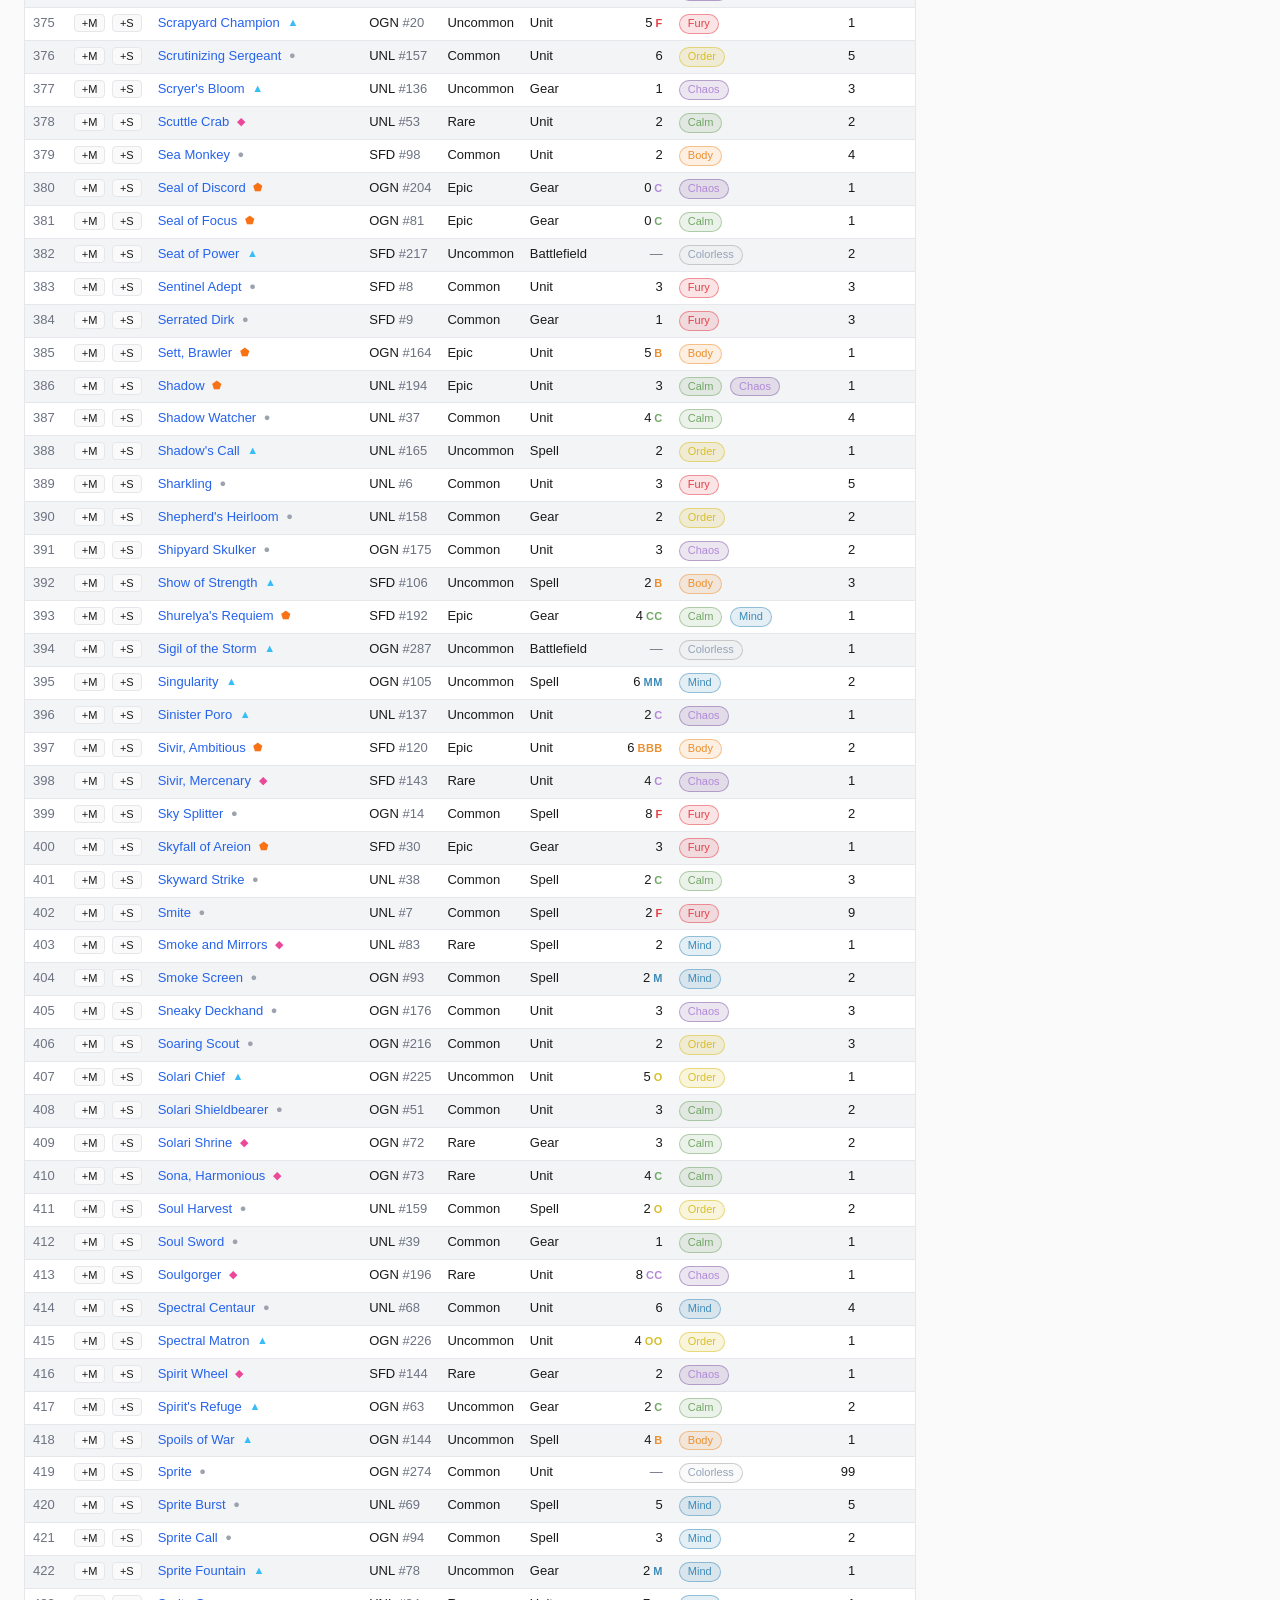
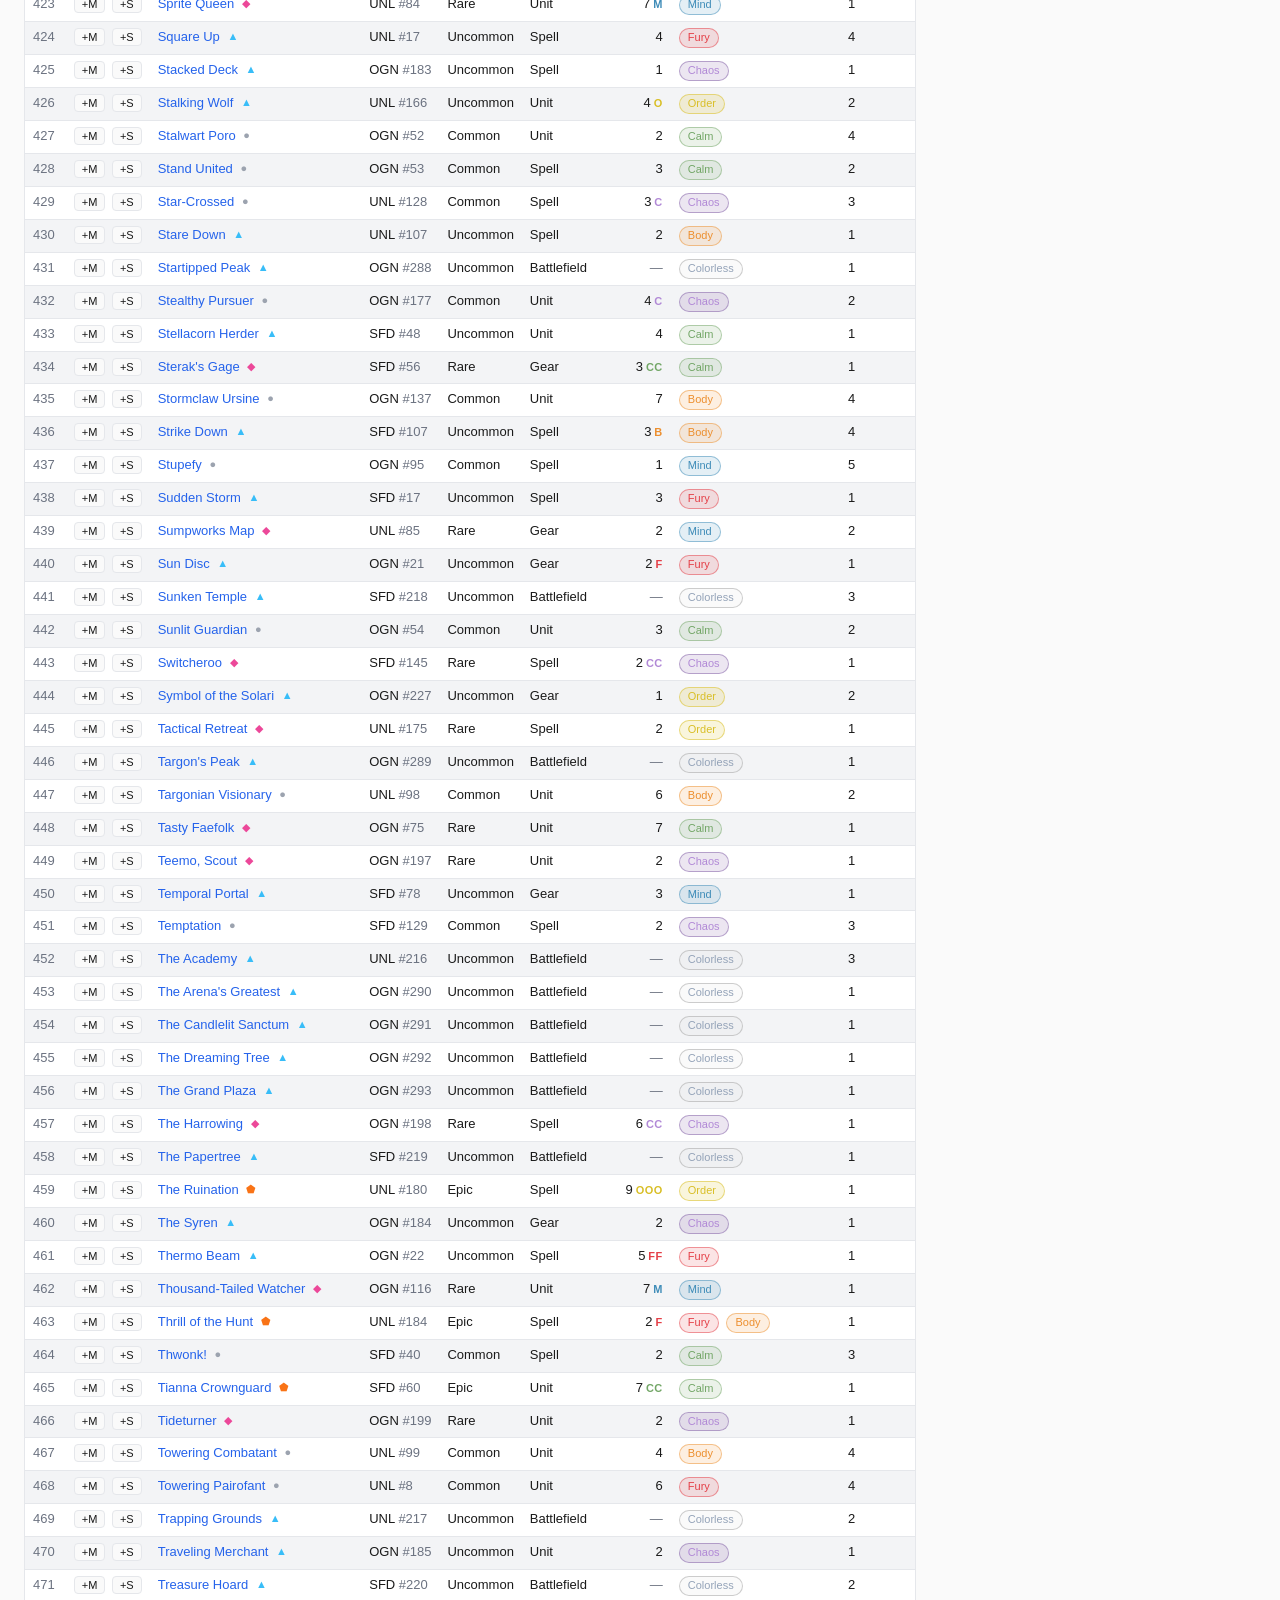
==== commit 9dc53d1f: "Rift Atlas copy + sideboard cap 10 + VEN set catalog backfill Three changes riding the latest Riftbo" ====
--- a/builder.html
+++ b/builder.html
@@ -146,7 +146,7 @@
 
       <div class="deck-pane" id="deck-side" hidden>
         <section class="deck-section" data-bucket="side">
-          <header><span>Sideboard</span><span class="count"><span id="cnt-side">0</span>/8</span></header>
+          <header><span>Sideboard</span><span class="count"><span id="cnt-side">0</span>/10</span></header>
           <ul class="deck-list"></ul>
         </section>
         <div class="energy-curve" id="curve-side" aria-label="Sideboard energy curve"></div>
@@ -155,6 +155,7 @@
 
       <footer class="deck-footer">
         <button type="button" id="copy-deck" class="copy-btn">Copy decklist</button>
+        <button type="button" id="copy-rift-atlas" class="copy-btn" title="Copy in Rift Atlas import format — includes a Runes section derived from your legend's domains (even 12-rune split)">Copy for Rift Atlas</button>
         <button type="button" id="new-deck" class="copy-btn" title="Wipe the current draft">New deck</button>
         <button type="button" id="import-deck" class="copy-btn" title="Paste a decklist to load it">Paste…</button>
         <span id="read-lock-buttons" class="read-lock-buttons"></span>
@@ -182,14 +183,14 @@
   <div id="toast" hidden></div>
 
   <script src="utils.js?v=20"></script>
-  <script src="cards-catalog.js"></script>
+  <script src="cards-catalog.js?v=15"></script>
   <script src="champion-slugs.js"></script>
   <script src="closeness-data.js"></script>
   <script src="champions.js"></script>
   <script src="collection-owned.js"></script>
   <script src="collection-enroute.js"></script>
   <script src="collection-sheet.js"></script>
-  <script src="collection-app.js?v=16"></script>
+  <script src="collection-app.js?v=17"></script>
   <script src="theme.js?v=1"></script>
 </body>
 </html>
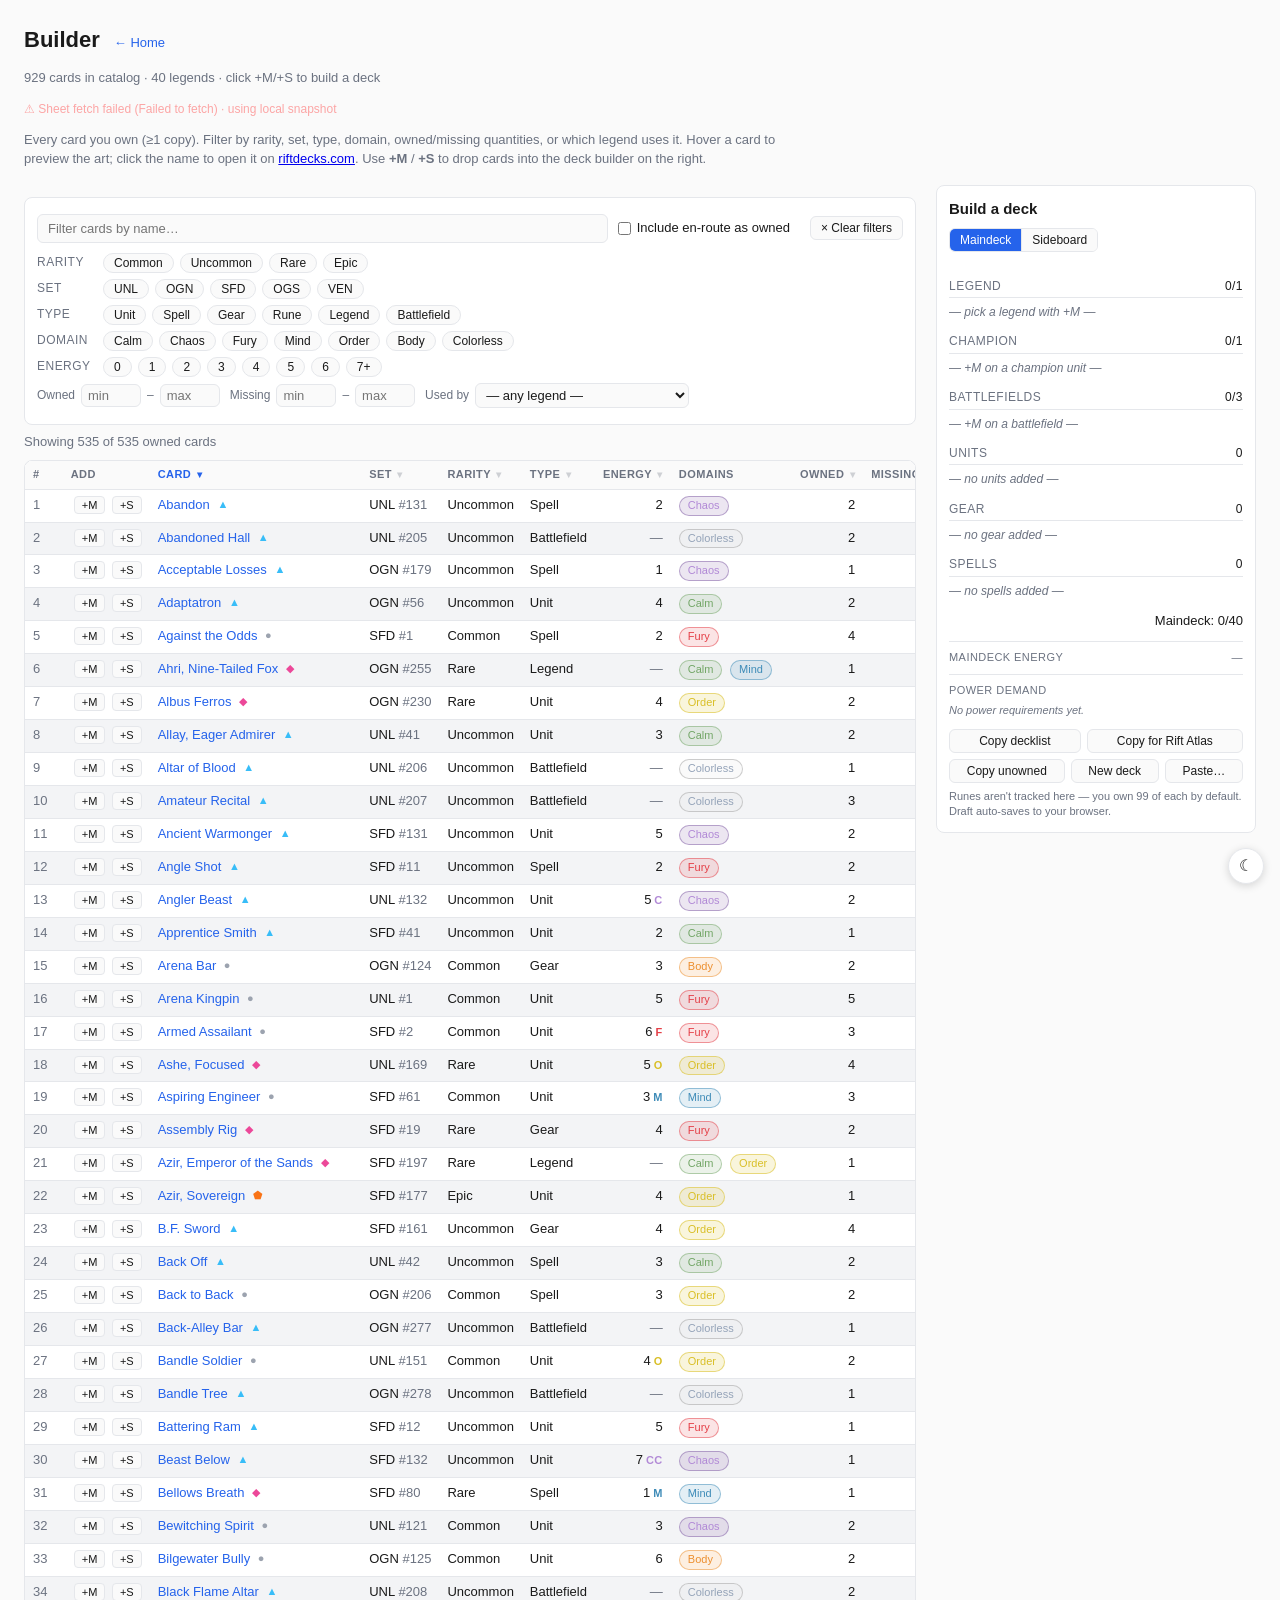
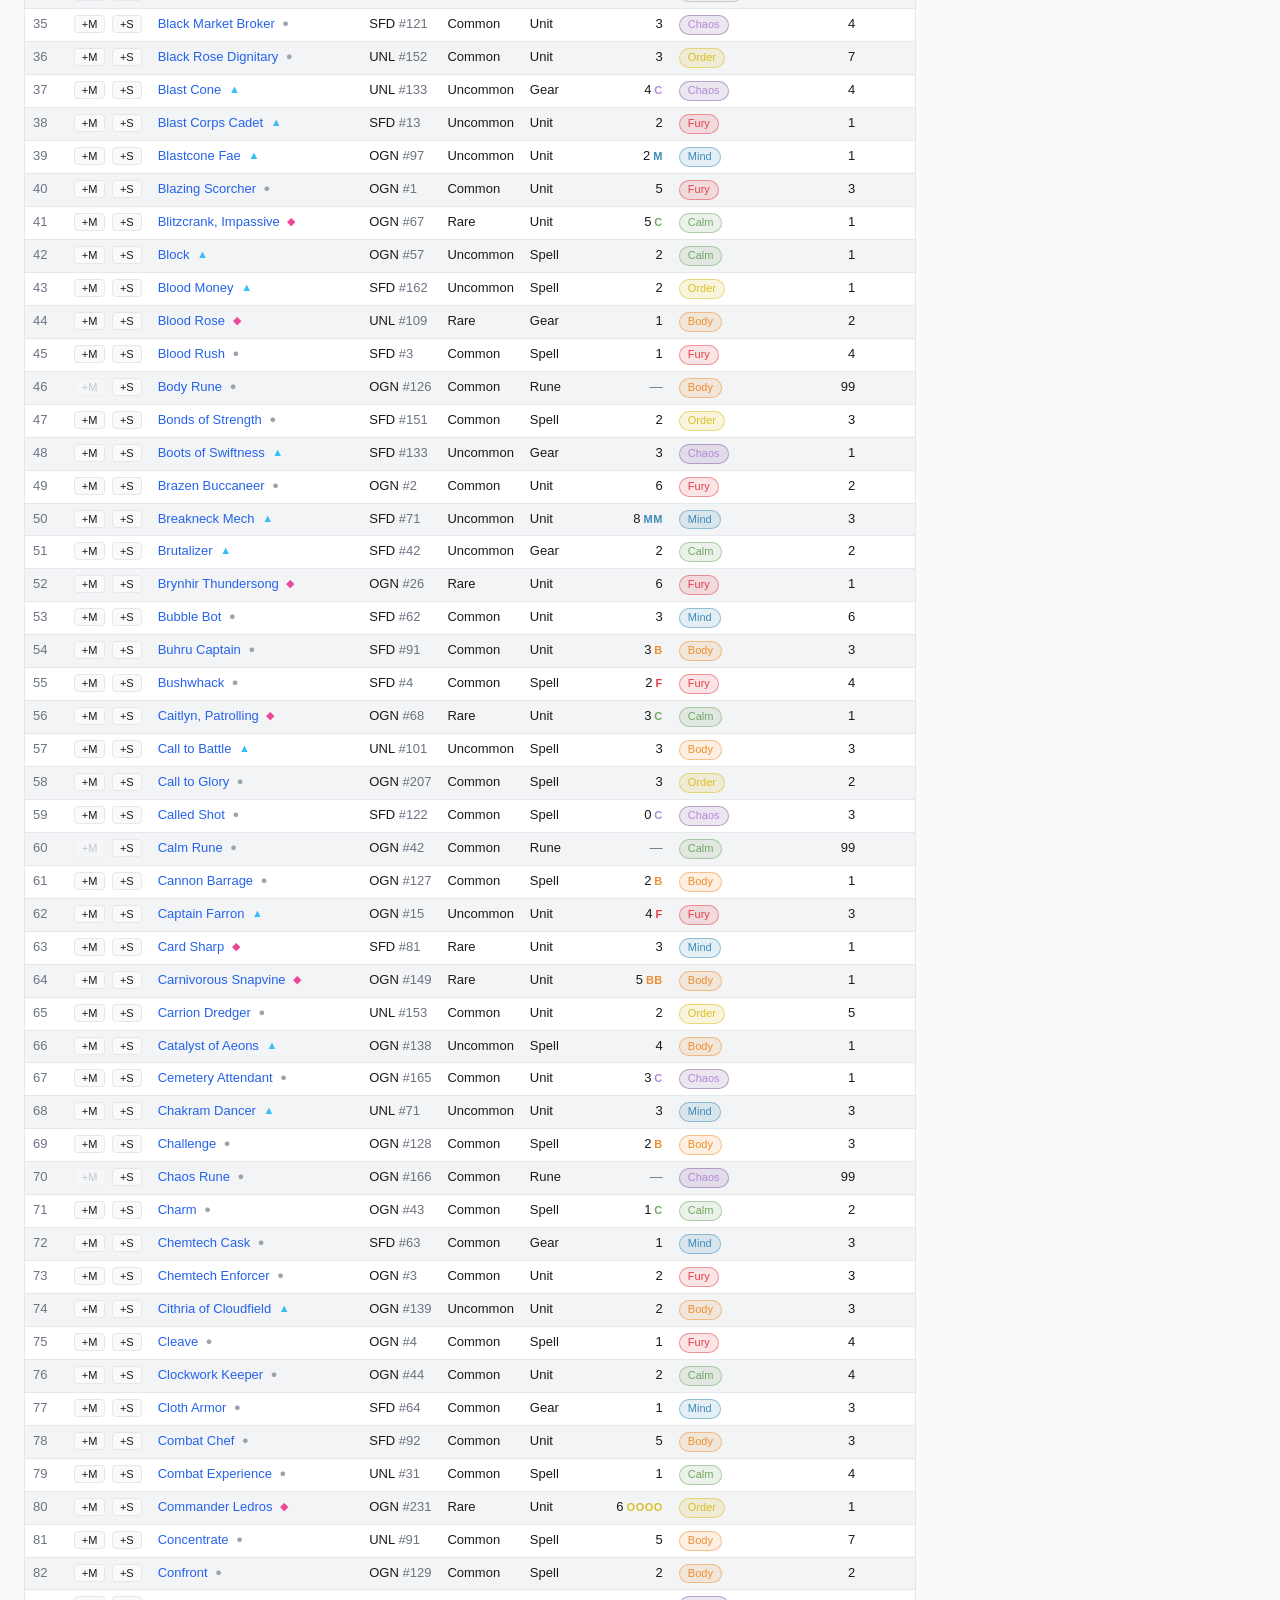
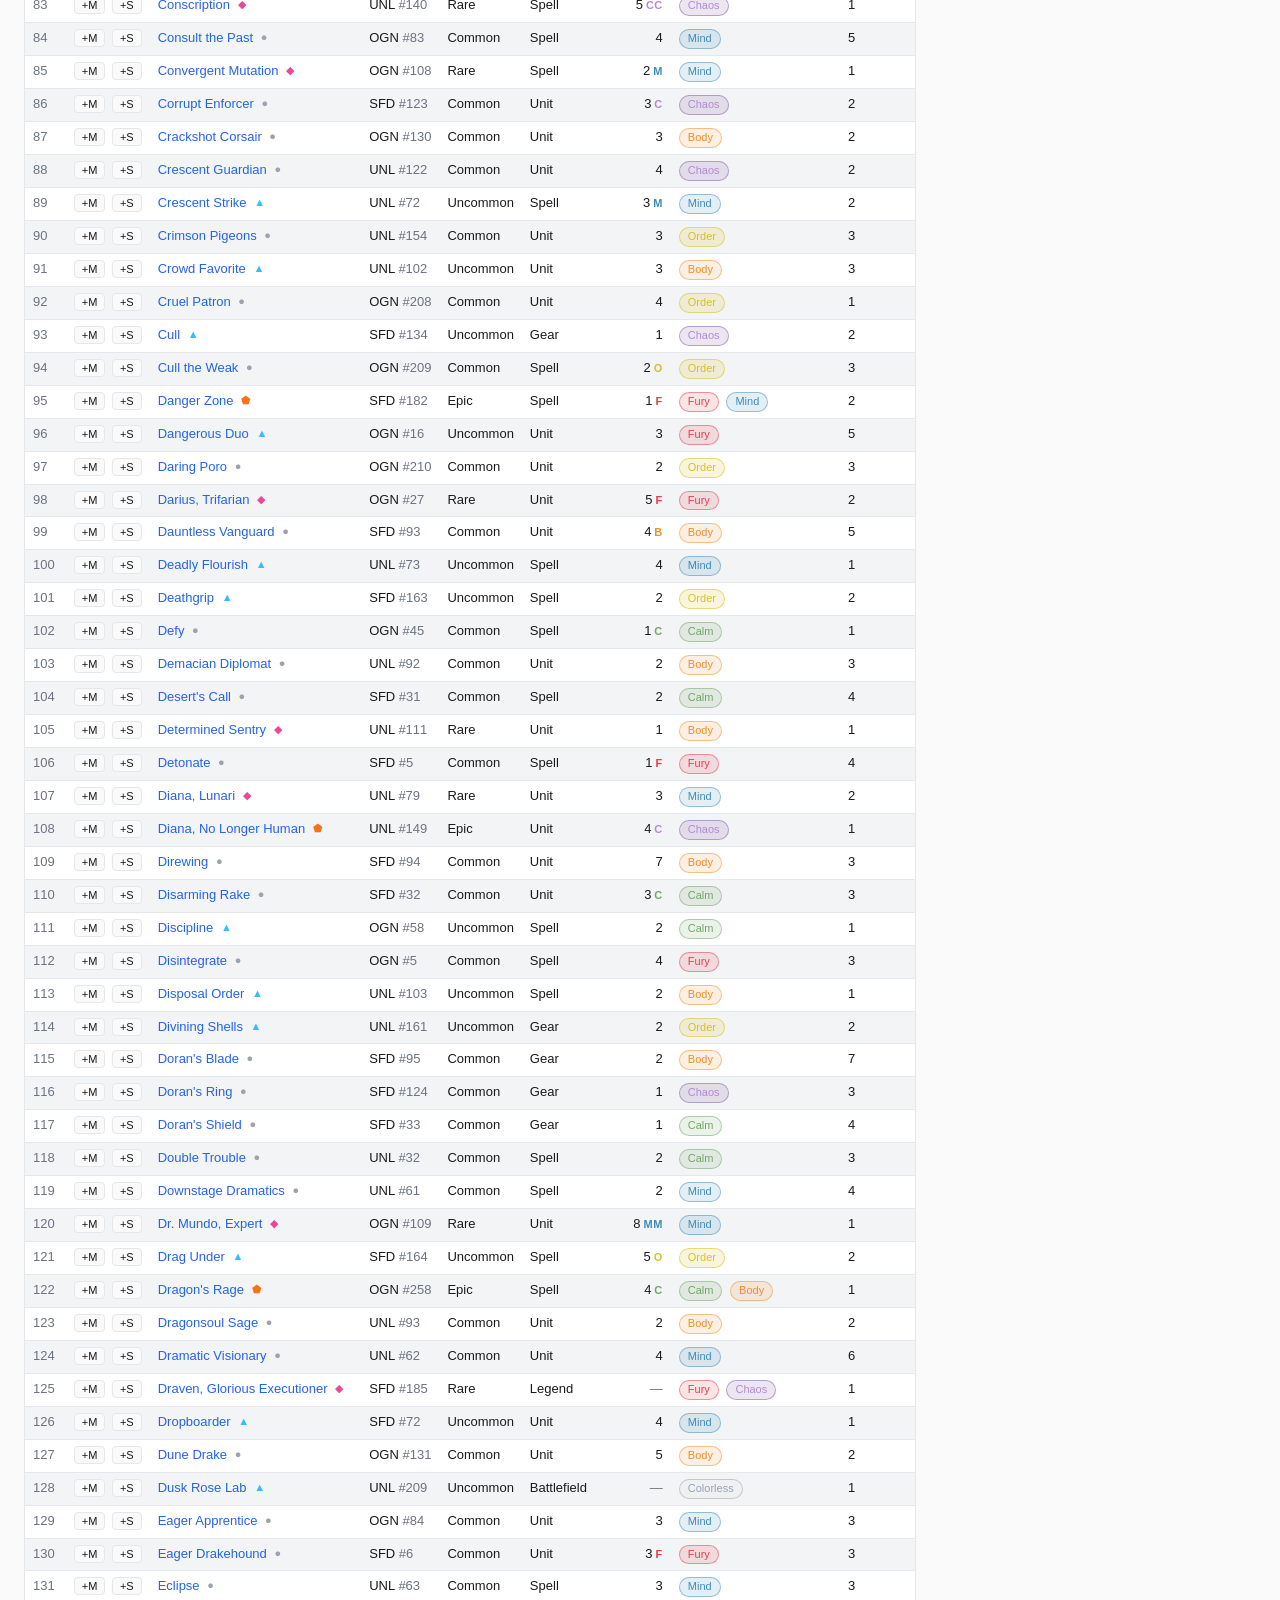
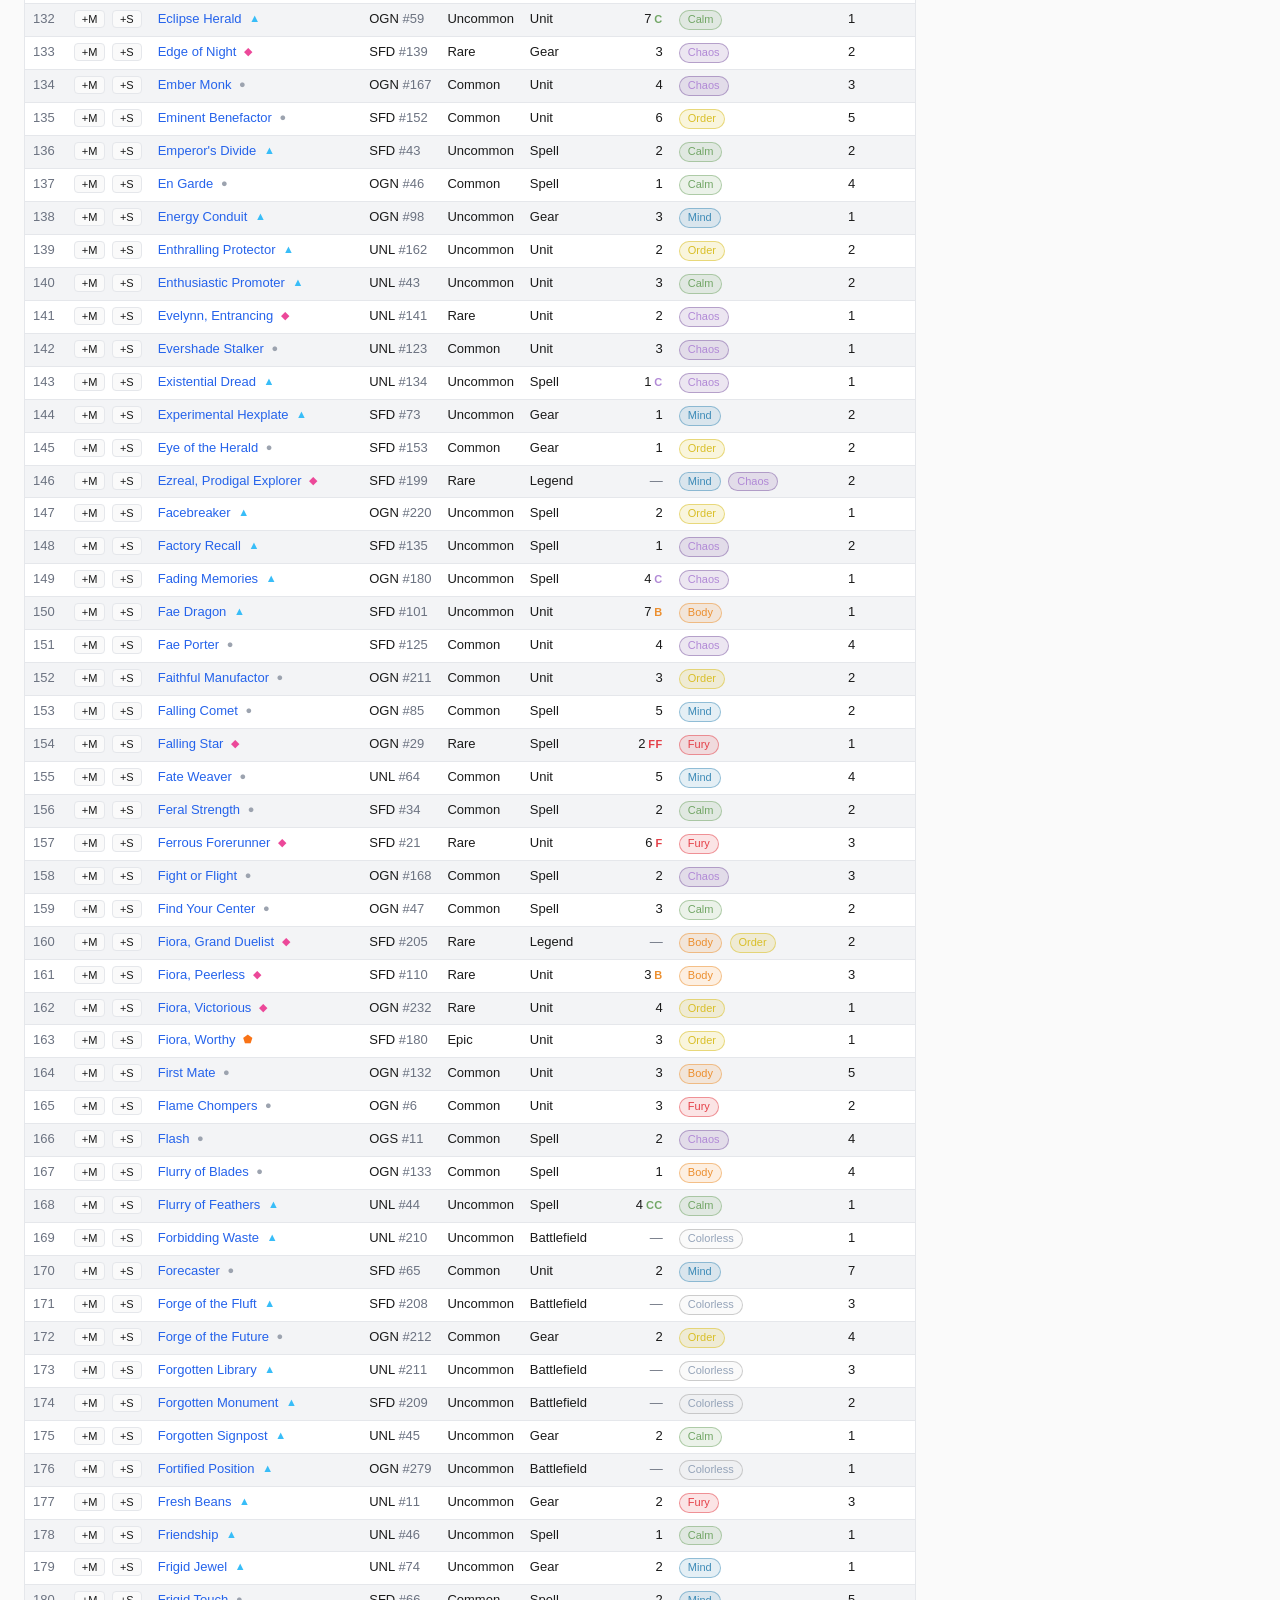
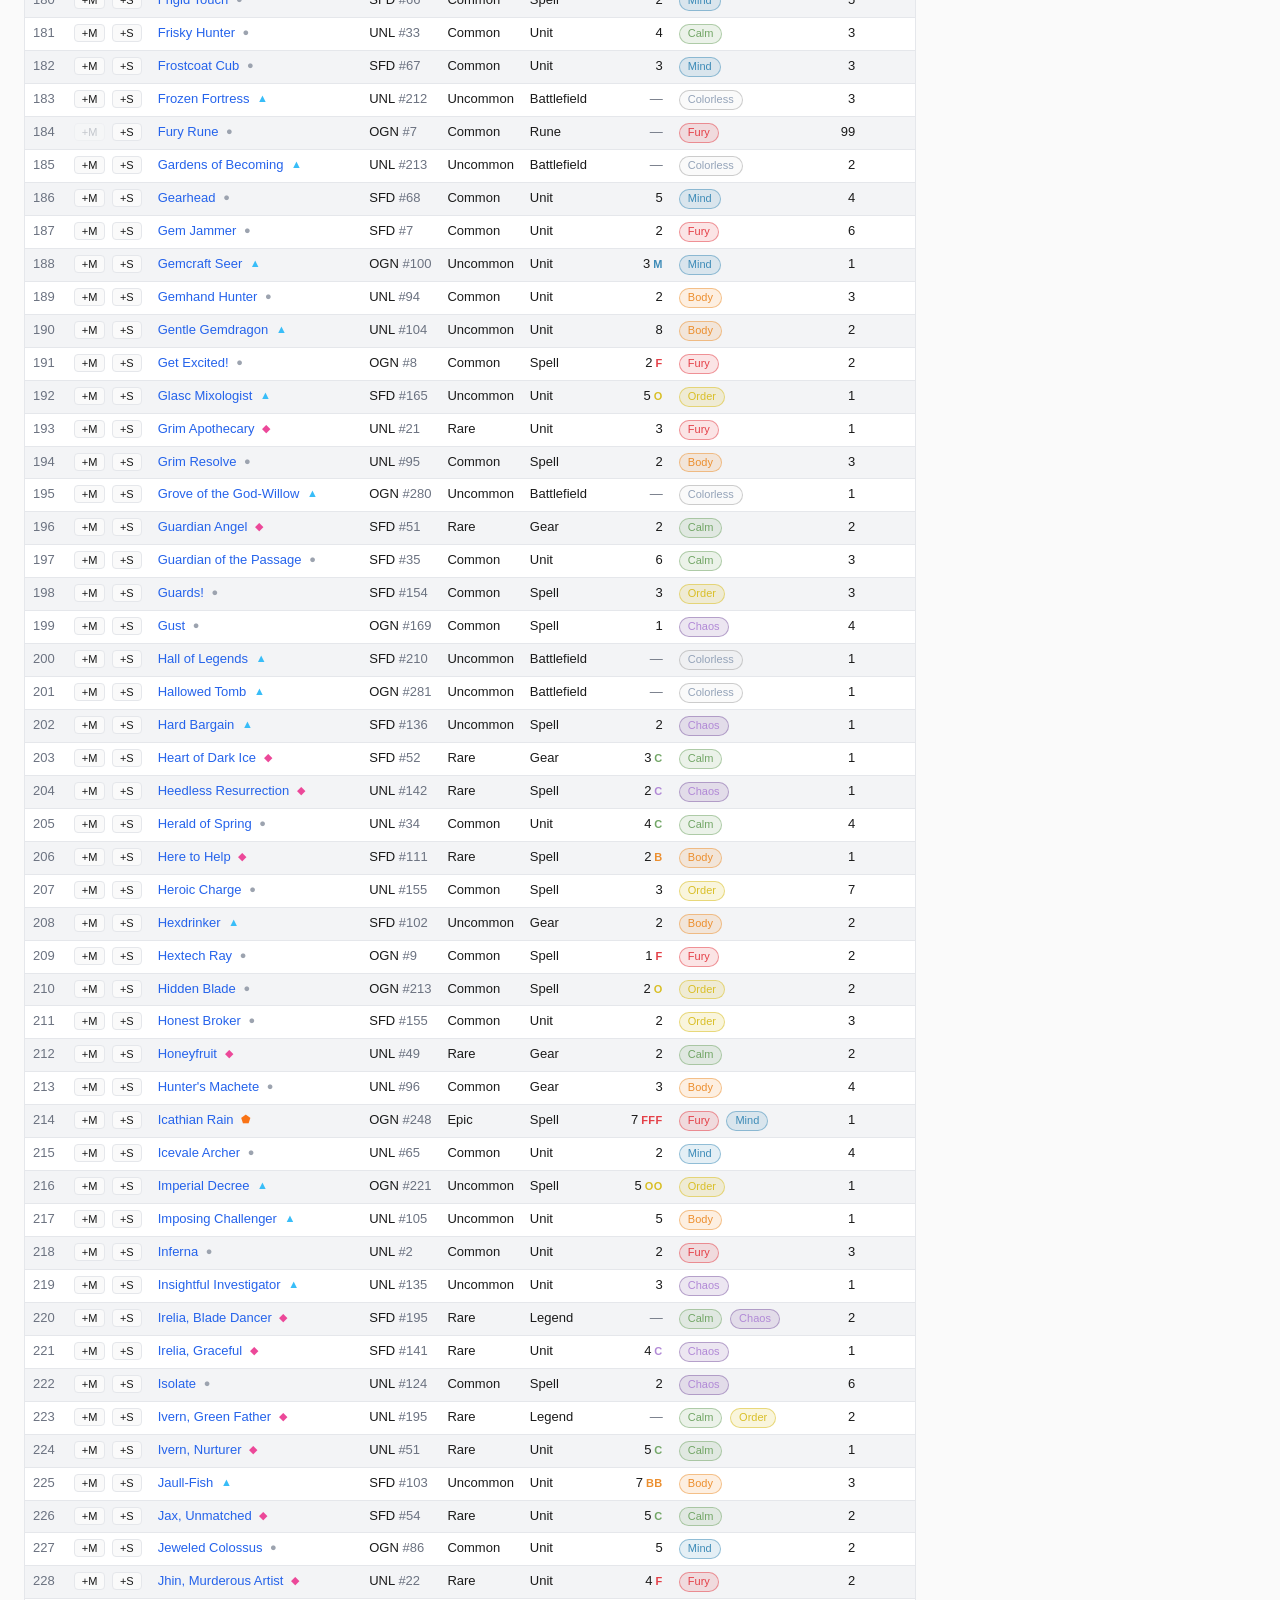
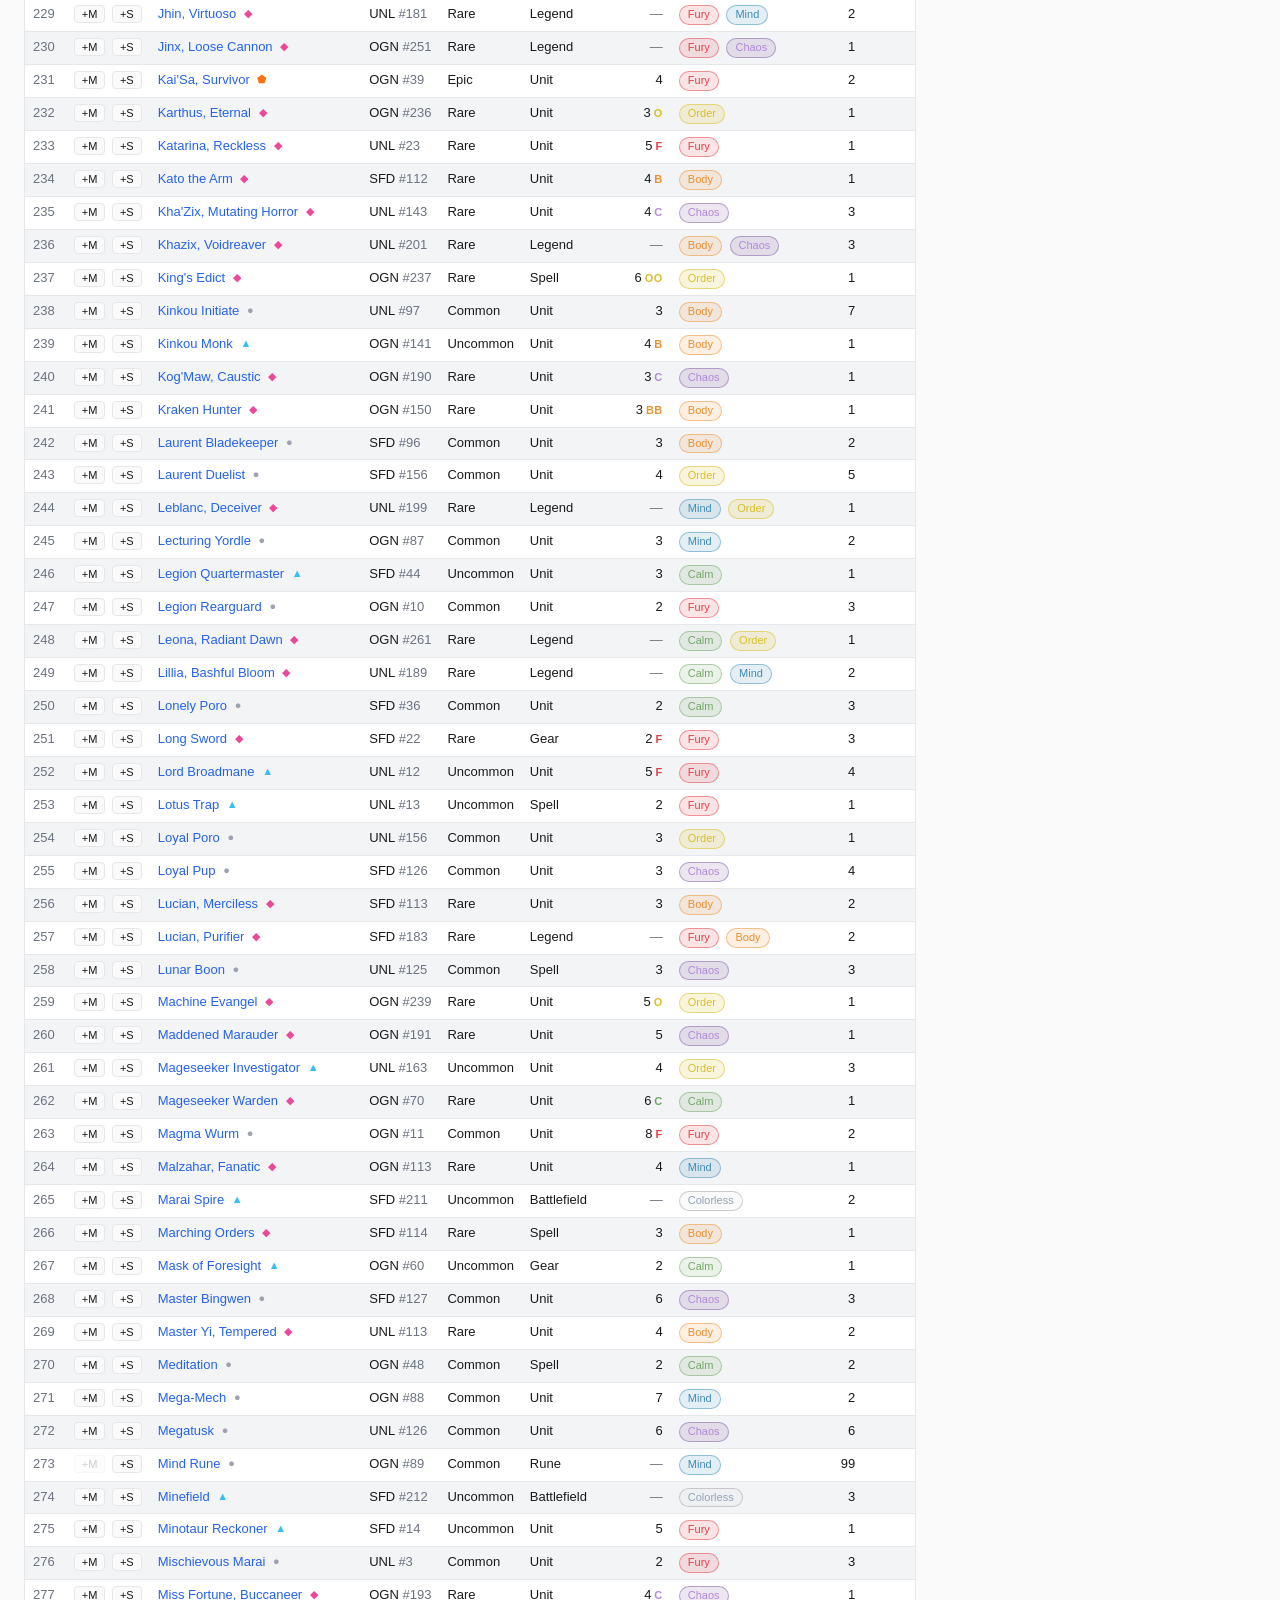
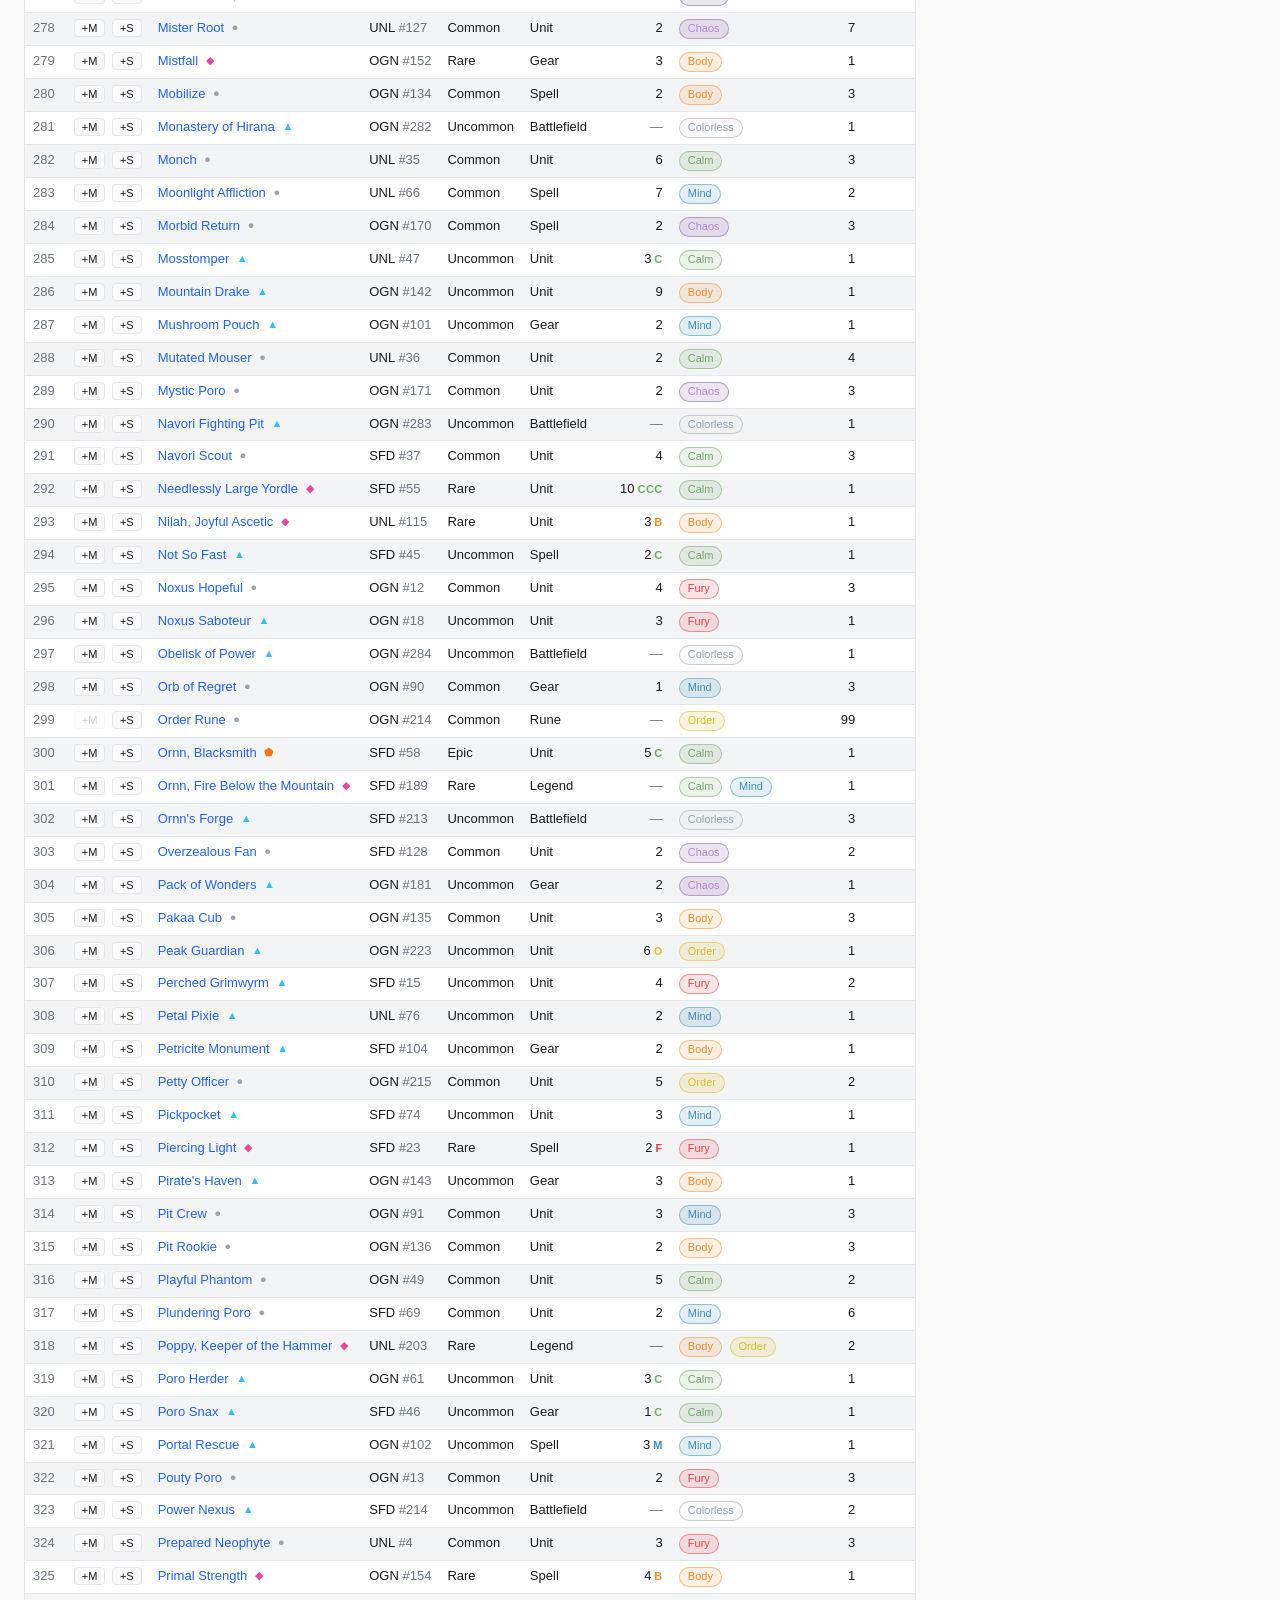
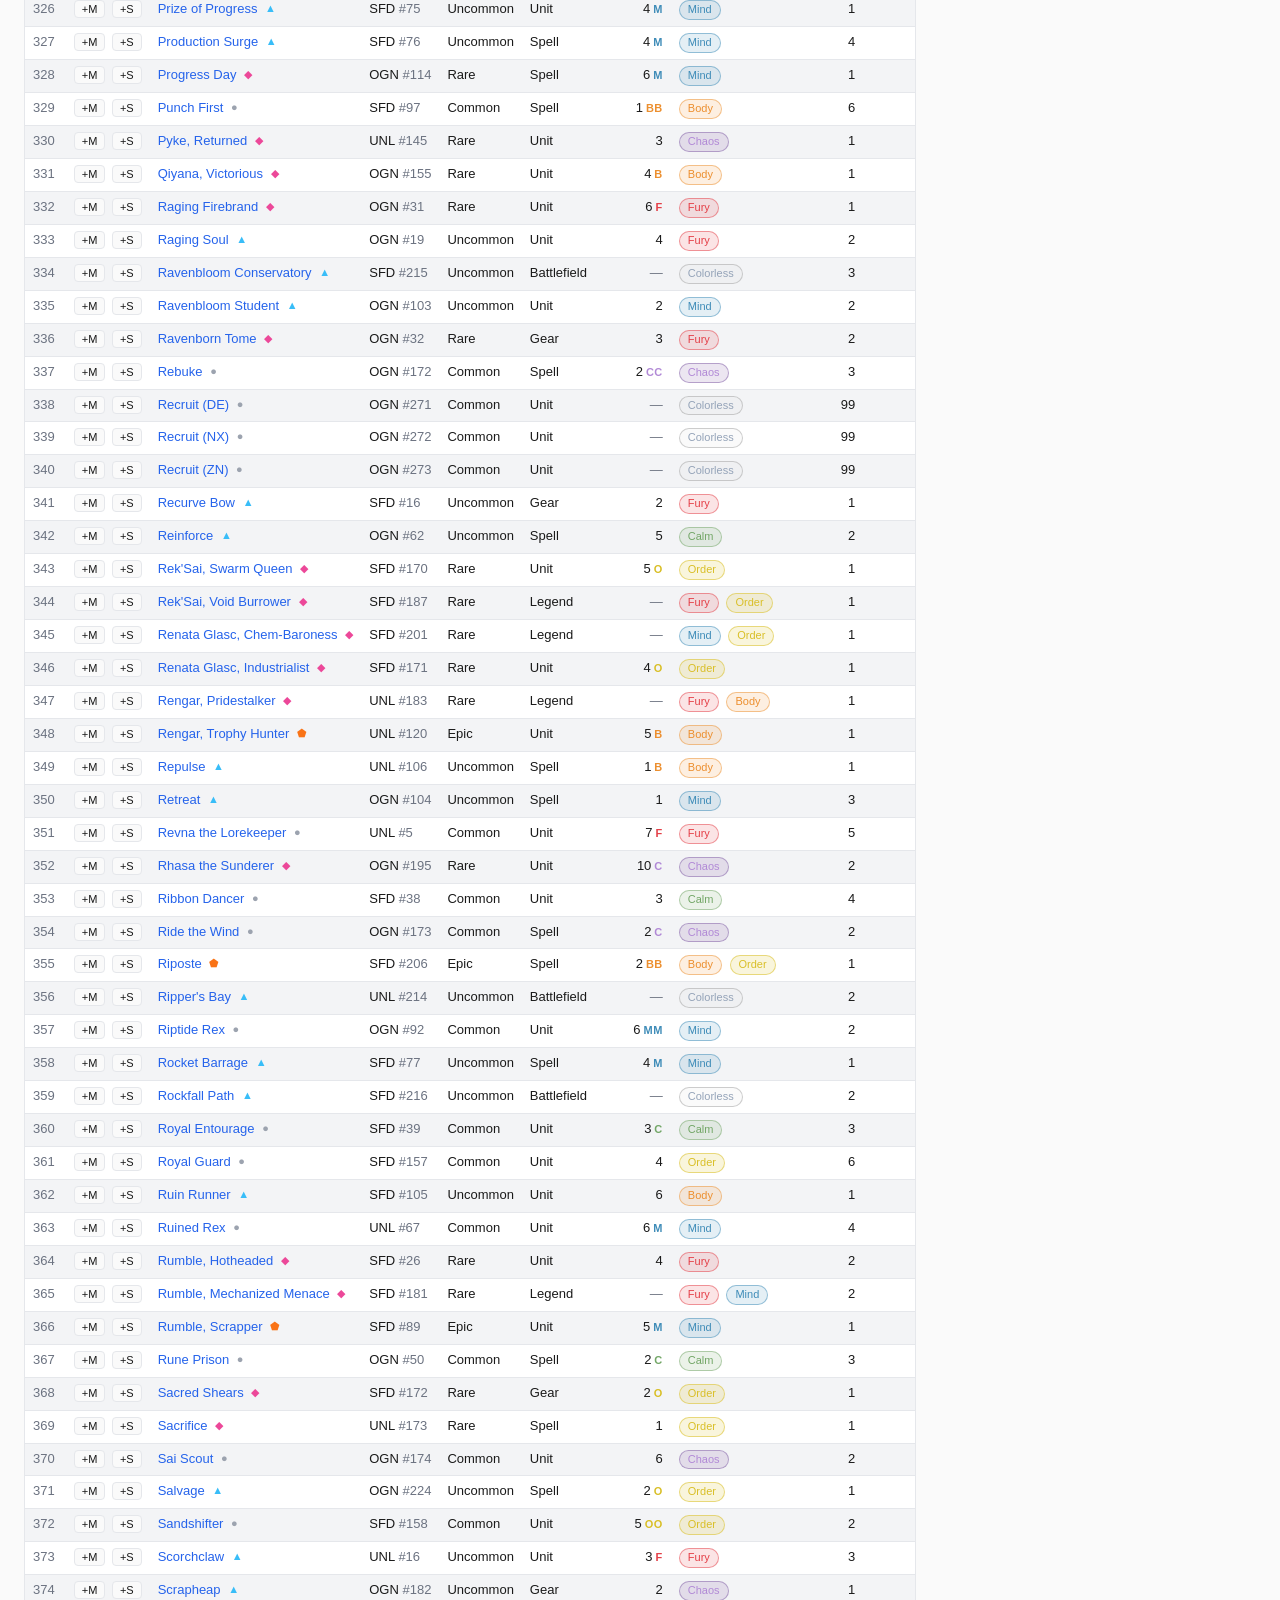
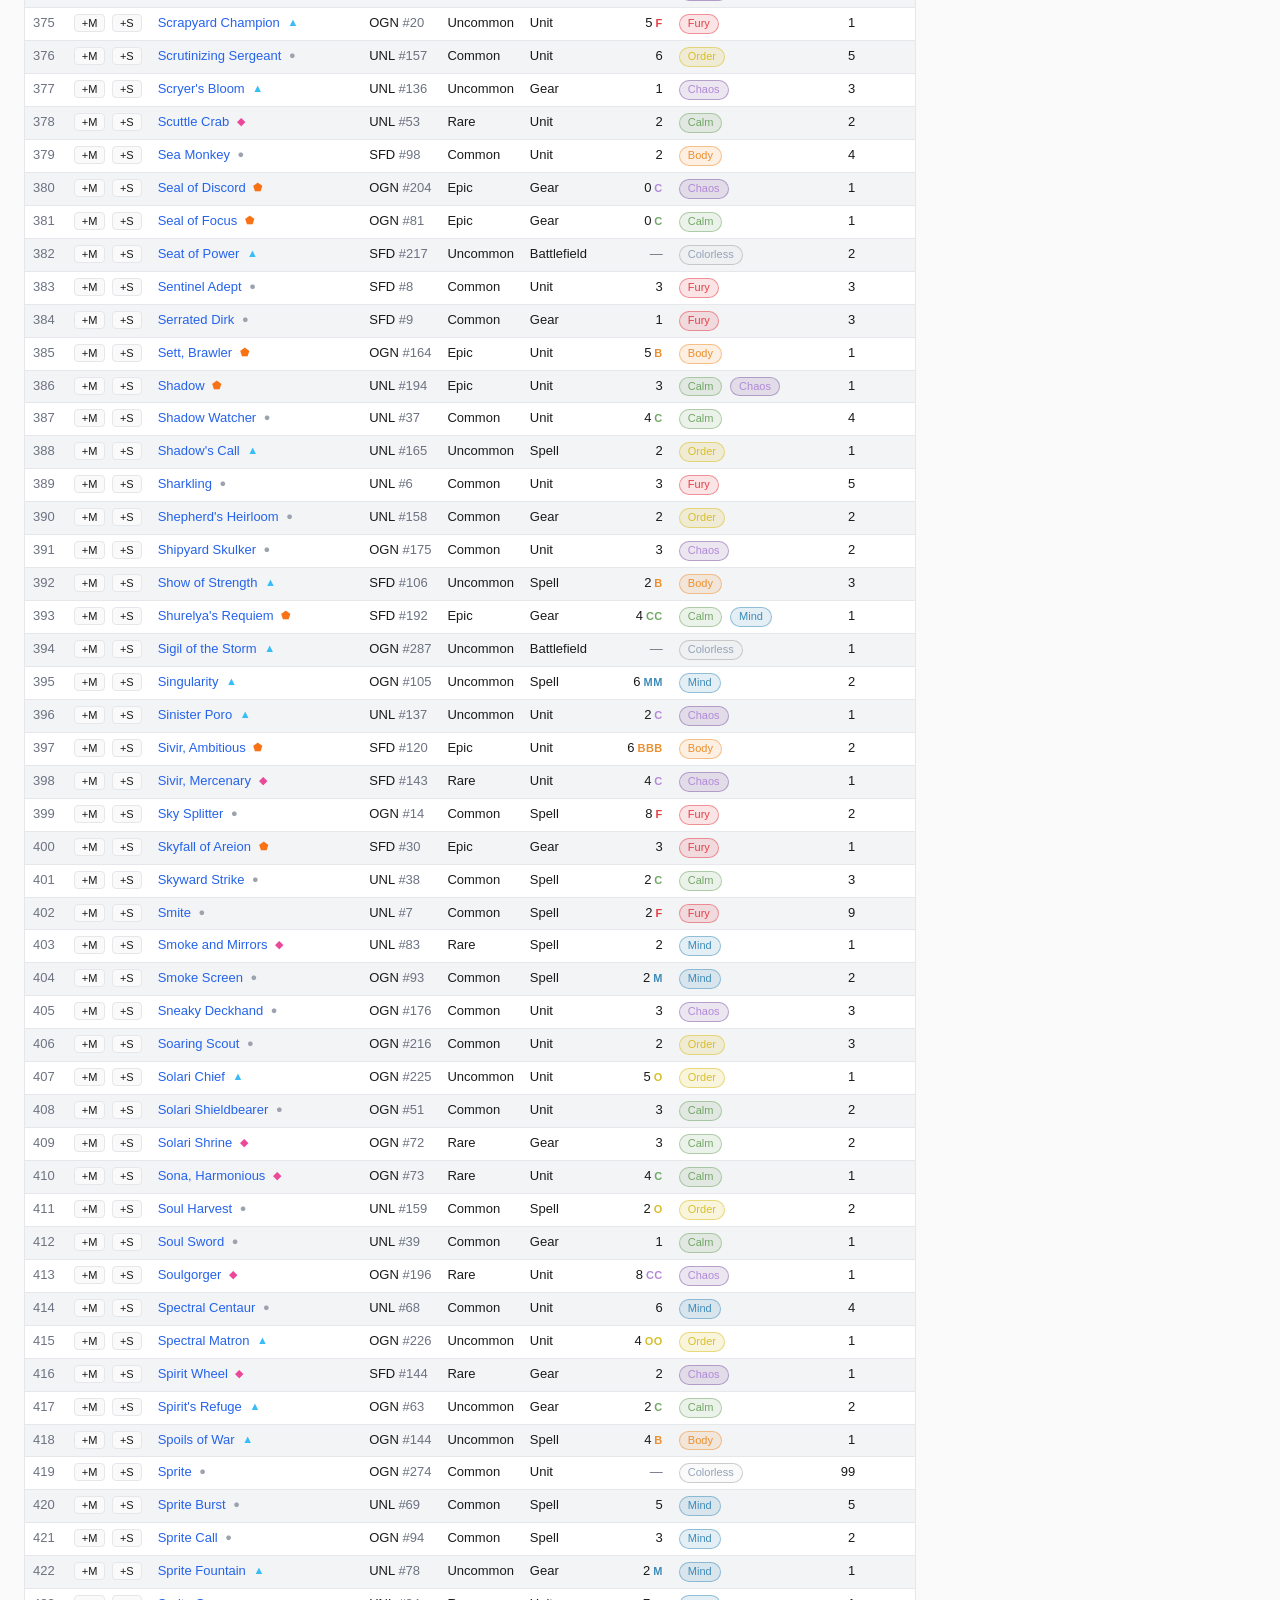
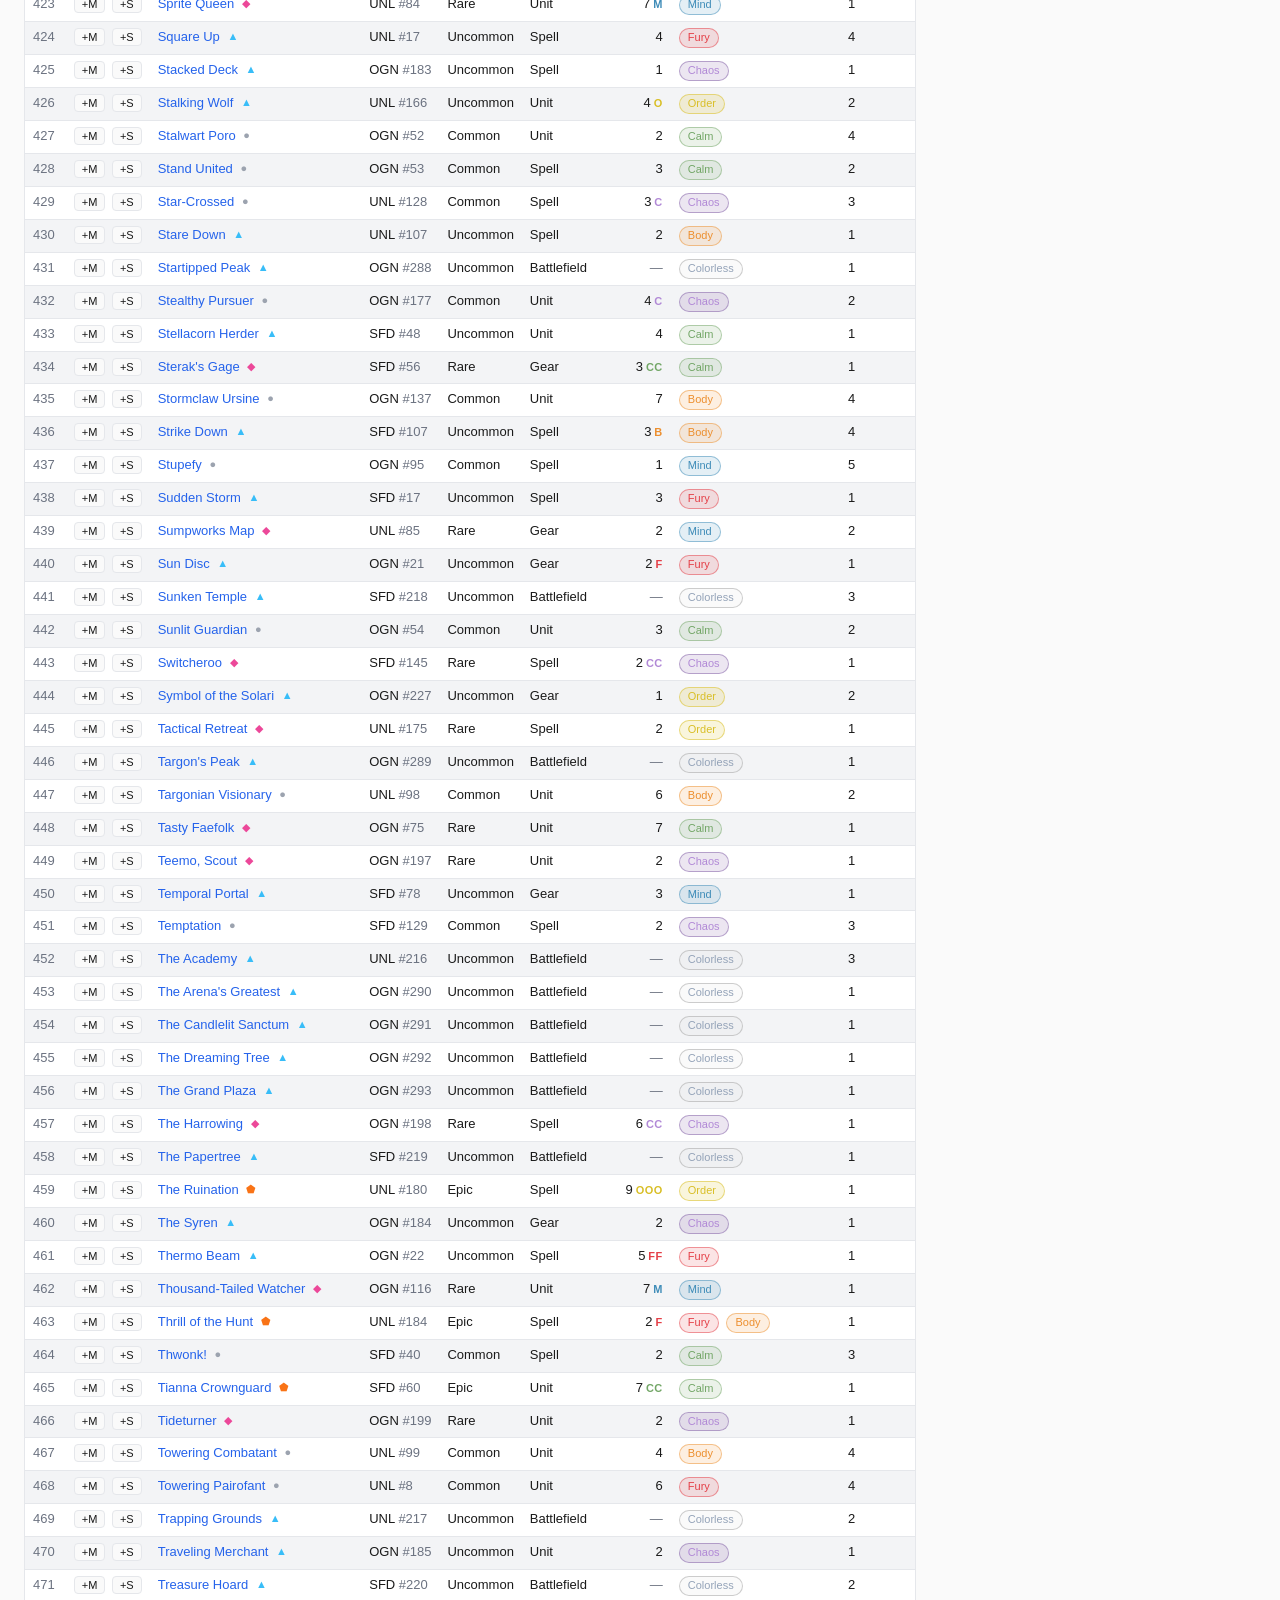
==== commit 39d054b6: "Builder: 'Copy unowned' — TCGplayer mass-entry list of the red rows Workflow: paste a decklist, shor" ====
--- a/builder.html
+++ b/builder.html
@@ -156,6 +156,7 @@
       <footer class="deck-footer">
         <button type="button" id="copy-deck" class="copy-btn">Copy decklist</button>
         <button type="button" id="copy-rift-atlas" class="copy-btn" title="Copy in Rift Atlas import format — includes a Runes section derived from your legend's domains (even 12-rune split)">Copy for Rift Atlas</button>
+        <button type="button" id="copy-unowned" class="copy-btn" title="Copy the cards this deck needs but the collection can't supply (the red rows), in TCGplayer mass-entry format">Copy unowned</button>
         <button type="button" id="new-deck" class="copy-btn" title="Wipe the current draft">New deck</button>
         <button type="button" id="import-deck" class="copy-btn" title="Paste a decklist to load it">Paste…</button>
         <span id="read-lock-buttons" class="read-lock-buttons"></span>
@@ -190,7 +191,8 @@
   <script src="collection-owned.js"></script>
   <script src="collection-enroute.js"></script>
   <script src="collection-sheet.js"></script>
-  <script src="collection-app.js?v=17"></script>
+  <script src="tcgplayer-fixes.js"></script>
+  <script src="collection-app.js?v=18"></script>
   <script src="theme.js?v=1"></script>
 </body>
 </html>
